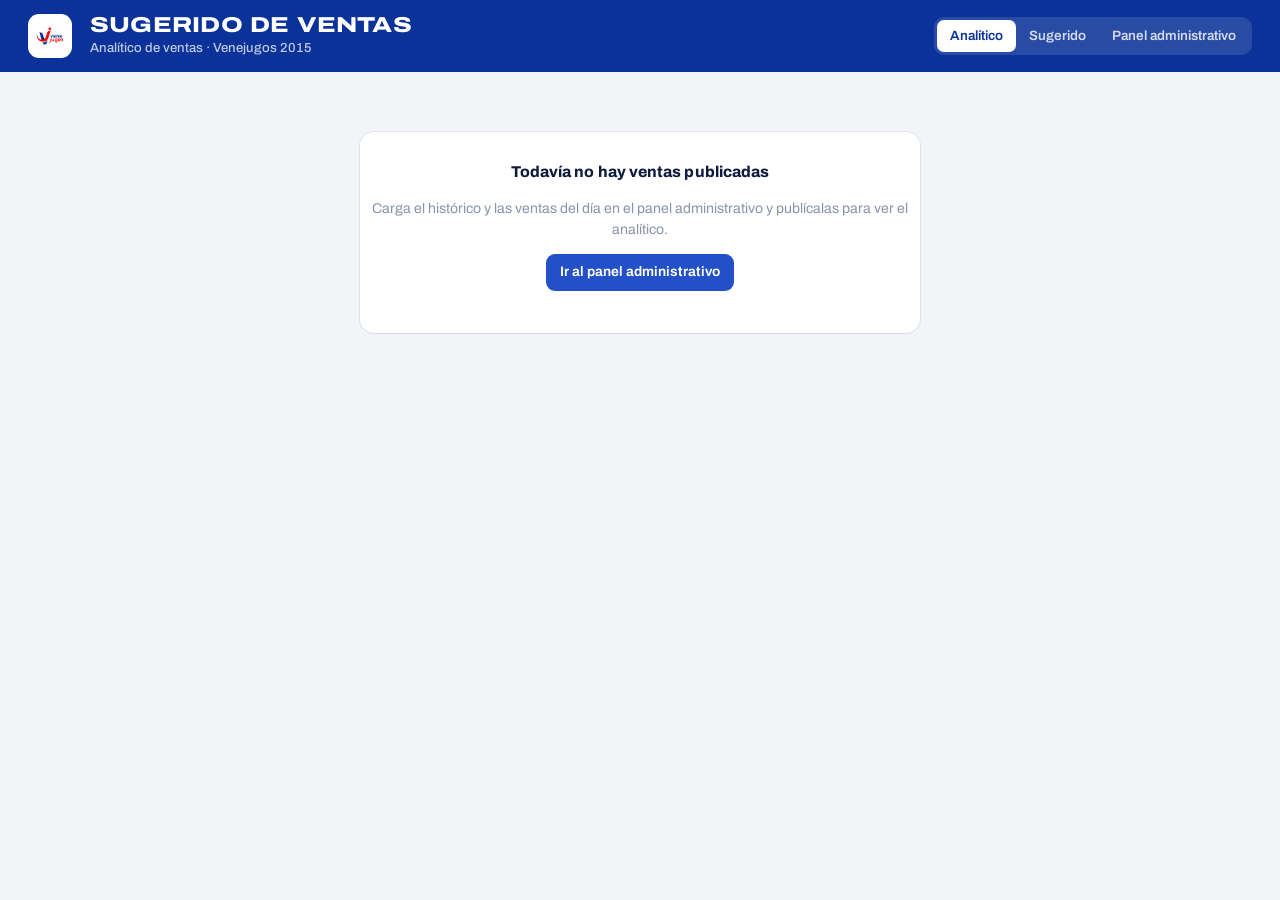
==== index.html @ 1ab87f3a "Add files via upload" ====
<!doctype html>
<html lang="es">
<head>
<meta charset="utf-8">
<meta name="viewport" content="width=device-width, initial-scale=1, viewport-fit=cover">
<title>Analítico de ventas · SUGERIDO DE VENTAS · Venejugos 2015</title>
<link rel="icon" href="logo.jpg">
<link rel="stylesheet" href="estilos.css">
<style>
  .kpi-mini{display:flex;gap:14px;flex-wrap:wrap;font-size:.8rem;color:var(--tinta-3)}
  .leyenda{display:flex;gap:14px;align-items:center;font-size:.78rem;color:var(--tinta-2)}
  .leyenda i{display:inline-block;width:10px;height:10px;border-radius:3px;margin-right:5px;vertical-align:-1px}
  .matriz td.heat{min-width:74px}
  .matriz td:first-child{position:sticky;left:0;background:var(--sup);z-index:1}
  .matriz th:first-child{left:0;z-index:2}
  .fila-clic{cursor:pointer}
  @media (hover:hover) and (pointer:fine){.fila-clic:hover td{background:var(--azul-suave)}}
  .rango-pers{display:flex;gap:6px;align-items:center}
  .barra-pct{display:block;height:4px;border-radius:2px;background:var(--azul-2);opacity:.75;margin-top:3px}
</style>
<script src="chart.umd.min.js"></script>
<script src="nucleo.js"></script>
<script src="ui.js"></script>
</head>
<body>
<header class="barra">
  <div class="barra-in">
    <img class="logo" src="logo.jpg" alt="Venejugos">
    <div class="titulo"><h1>SUGERIDO DE VENTAS</h1><p id="sub">Analítico de ventas · Venejugos 2015</p></div>
    <nav class="nav seg" aria-label="Secciones">
      <a class="seg-op" href="index.html" aria-current="page">Analítico</a>
      <a class="seg-op" href="sugerido.html">Sugerido</a>
      <a class="seg-op" href="admin.html">Panel administrativo</a>
    </nav>
  </div>
</header>

<div class="herr" id="herr" hidden>
  <div class="herr-in">
    <div class="grupo-ctl"><span class="et">Período</span>
      <div class="seg" role="radiogroup" aria-label="Período" id="s-rango">
        <button class="seg-op" role="radio" data-v="30">30 días</button>
        <button class="seg-op" role="radio" data-v="mes">Mes</button>
        <button class="seg-op" role="radio" data-v="tri">Trimestre</button>
        <button class="seg-op" role="radio" data-v="anio">Año</button>
        <button class="seg-op" role="radio" data-v="pers">Otro</button>
      </div>
      <span class="rango-pers" id="pers" hidden>
        <input type="date" class="campo" id="desde" aria-label="Desde">
        <input type="date" class="campo" id="hasta" aria-label="Hasta">
      </span>
    </div>
    <div class="grupo-ctl"><span class="et">Agrupar por</span>
      <div class="seg" role="radiogroup" aria-label="Agrupar por" id="s-gran">
        <button class="seg-op" role="radio" data-v="d">Día</button>
        <button class="seg-op" role="radio" data-v="s">Semana</button>
        <button class="seg-op" role="radio" data-v="m">Mes</button>
        <button class="seg-op" role="radio" data-v="t">Trimestre</button>
      </div>
    </div>
    <div class="grupo-ctl"><span class="et">Módulo</span>
      <div class="seg" role="radiogroup" aria-label="Módulo" id="s-mod">
        <button class="seg-op" role="radio" data-v="todos">Ambos</button>
        <button class="seg-op" role="radio" data-v="M">MobilVendor</button>
        <button class="seg-op" role="radio" data-v="B">Módulo B</button>
      </div>
    </div>
    <div class="grupo-ctl"><span class="et">Línea</span>
      <div class="seg" role="radiogroup" aria-label="Línea" id="s-linea">
        <button class="seg-op" role="radio" data-v="todas">Todas</button>
        <button class="seg-op" role="radio" data-v="base">Sin cigarros</button>
        <button class="seg-op" role="radio" data-v="cig">Cigarros</button>
      </div>
    </div>
    <div class="grupo-ctl">
      <label class="sr" for="marca">Marca</label>
      <select class="campo" id="marca"><option value="">Todas las marcas</option></select>
    </div>
    <div class="der">
      <div class="seg" role="radiogroup" aria-label="Medida" id="s-med">
        <button class="seg-op" role="radio" data-v="v">Venta $</button>
        <button class="seg-op" role="radio" data-v="q">Unidades</button>
      </div>
    </div>
  </div>
</div>

<main id="app">
  <div class="cargando" id="cargando"><div>Cargando ventas…</div><div class="barra-prog"><i style="width:35%"></i></div></div>
</main>
<p class="pie" id="pie"></p>

<template id="t-contenido">
  <div id="aviso-local"></div>
  <section class="talon" aria-label="Resumen del período">
    <div class="talon-fecha"><div><div class="peq" id="t-gran"></div><div class="grande" id="t-rango"></div></div><div class="peq" id="t-comp"></div></div>
    <div class="talon-filas" id="t-filas"></div>
  </section>
  <div class="rejilla">
    <section class="tarj">
      <header><div><h2 id="g1-tit">Venta por período</h2><p class="sub" id="g1-sub"></p></div>
        <div class="leyenda"><span><i style="background:var(--azul-2)"></i>MobilVendor</span><span><i style="background:var(--azul-3)"></i>Módulo B</span></div></header>
      <div class="lienzo alto"><canvas id="g-serie" role="img" aria-label="Venta por período"></canvas></div>
    </section>
    <div class="rejilla r2">
      <section class="tarj"><header><div><h2 id="g2-tit">Participación por marca</h2><p class="sub" id="g2-sub"></p></div></header><div class="lienzo alto"><canvas id="g-marcas" role="img" aria-label="Participación"></canvas></div></section>
      <section class="tarj"><header><div><h2>Productos con más venta</h2><p class="sub">Descripciones agrupadas entre MobilVendor y Módulo B</p></div></header><div class="lienzo alto"><canvas id="g-prod" role="img" aria-label="Productos con más venta"></canvas></div></section>
    </div>
    <section class="tarj">
      <header><div><h2 id="mx-tit">Matriz por período</h2><p class="sub" id="mx-sub"></p></div></header>
      <div class="tabla-env"><table class="t matriz" id="matriz"></table></div>
    </section>
    <div class="rejilla r2">
      <section class="tarj"><header><div><h2>Presentaciones</h2><p class="sub">Cada presentación con su propio precio promedio</p></div></header><div class="tabla-env"><table class="t" id="pres"></table></div></section>
      <section class="tarj"><header><div><h2>Venta promedio por día de la semana</h2><p class="sub">Promedio por día con facturación</p></div></header><div class="lienzo"><canvas id="g-dow" role="img" aria-label="Venta por día de la semana"></canvas></div></section>
    </div>
    <div class="rejilla r2">
      <section class="tarj"><header><div><h2>Clientes con mayor compra</h2><p class="sub" id="cli-sub"></p></div></header><div class="tabla-env"><table class="t" id="clientes"></table></div></section>
      <section class="tarj"><header><div><h2>Venta por asesor</h2><p class="sub">Clientes atendidos con compra neta positiva</p></div></header><div class="tabla-env"><table class="t" id="asesores"></table></div></section>
    </div>
  </div>
</template>

<script>
(() => {
  'use strict';
  const N = NUC, { $, $$ } = UI;
  const LS = 'vjs_analitico';
  let M = null, local = false;
  const E = Object.assign({ rango: 'anio', gran: 'm', modulo: 'todos', linea: 'todas', marca: '', medida: 'v', desde: null, hasta: null }, UI.leerLS(LS, {}));

  function rango() {
    const fin = M.diaMax;
    const f = N.fechaDe(fin), y = f.getUTCFullYear(), m = f.getUTCMonth();
    const d0 = (a, b, c) => Math.floor(Date.UTC(a, b, c) / 864e5);
    let desde, hasta = fin, anterior;
    if (E.rango === '30') { desde = fin - 29; }
    else if (E.rango === 'mes') { desde = d0(y, m, 1); anterior = { desde: d0(y, m - 1, 1), hasta: Math.min(d0(y, m - 1, 1) + (fin - desde), d0(y, m, 0)) }; }
    else if (E.rango === 'tri') { const q = Math.floor(m / 3) * 3; desde = d0(y, q, 1); anterior = { desde: d0(y, q - 3, 1), hasta: Math.min(d0(y, q - 3, 1) + (fin - desde), d0(y, q, 0)) }; }
    else if (E.rango === 'anio') { desde = Math.max(d0(y, 0, 1), M.diaMin); }
    else { desde = E.desde != null ? E.desde : fin - 29; hasta = E.hasta != null ? E.hasta : fin; if (hasta < desde) [desde, hasta] = [hasta, desde]; }
    if (!anterior) { const n = hasta - desde + 1; anterior = { desde: desde - n, hasta: desde - 1 }; }
    return { desde, hasta, anterior };
  }
  const filtro = r => ({ desde: r.desde, hasta: r.hasta, modulo: E.modulo, linea: E.linea, marcas: E.marca ? [E.marca] : [] });
  const guardar = () => UI.guardarLS(LS, E);

  function rangoTexto(a, b) {
    const fa = N.fechaDe(a), fb = N.fechaDe(b);
    const mismoA = fa.getUTCFullYear() === fb.getUTCFullYear();
    if (a === b) return N.fmtFecha(a);
    if (mismoA && fa.getUTCMonth() === fb.getUTCMonth()) return `${fa.getUTCDate()}–${fb.getUTCDate()} ${N.MESES[fb.getUTCMonth()]} ${fb.getUTCFullYear()}`;
    return `${fa.getUTCDate()} ${N.MESES[fa.getUTCMonth()]}${mismoA ? '' : ' ' + fa.getUTCFullYear()} – ${fb.getUTCDate()} ${N.MESES[fb.getUTCMonth()]} ${fb.getUTCFullYear()}`;
  }
  function variacion(act, ant, invertir) {
    if (ant == null || !isFinite(ant) || Math.abs(ant) < 1e-9) return '<div class="c">Sin datos del período anterior</div>';
    const v = act / ant - 1;
    const bueno = invertir ? v < 0 : v > 0;
    return `<div class="c ${Math.abs(v) < 0.005 ? '' : bueno ? 'sube' : 'baja'}">${v > 0 ? '▲' : v < 0 ? '▼' : '='} ${N.fmtPct(v)} vs anterior</div>`;
  }

  function pintarTalon(r) {
    const f = filtro(r), fa = filtro(r.anterior);
    const a = N.resumen(M, f);
    const conAnt = r.anterior.hasta >= M.diaMin;
    const b = conAnt ? N.resumen(M, fa) : null;
    $('#t-gran').textContent = `${a.dias} días con facturación`;
    $('#t-rango').textContent = rangoTexto(r.desde, r.hasta);
    $('#t-comp').textContent = conAnt ? `Comparado con ${rangoTexto(r.anterior.desde, Math.min(r.anterior.hasta, M.diaMax))}` : 'El histórico no cubre el período anterior';
    const g = (k) => b ? b[k] : null;
    const filas = [
      ['Venta neta', N.fmtUSD(a.neta, 0), variacion(a.neta, g('neta'))],
      ['Devoluciones', N.fmtUSD(a.dv, 0), `<div class="c">${N.fmtN(a.pDev * 100, 1)} % de la venta bruta</div>`],
      ['Unidades vendidas', N.fmtN(a.q), variacion(a.q, g('q'))],
      ['Clientes atendidos', N.fmtN(a.clientes), variacion(a.clientes, g('clientes'))],
      ['Compra por cliente', N.fmtUSD(a.ticket, 0), variacion(a.ticket, g('ticket'))],
      ['Productos vendidos', N.fmtN(a.skus), variacion(a.skus, g('skus'))],
      ['Venta por día hábil', N.fmtUSD(a.promDia, 0), variacion(a.promDia, g('promDia'))]
    ];
    $('#t-filas').innerHTML = filas.map(([et, v, c]) => `<div class="renglon"><div class="et">${et}</div><div class="v">${v}</div>${c}</div>`).join('');
  }

  function fmtMed(v) { return E.medida === 'q' ? N.fmtN(v) : N.fmtCorto(v); }

  function pintarSerie(r) {
    const s = N.serie(M, filtro(r), E.gran);
    const c = UI.colores();
    const q = E.medida === 'q';
    $('#g1-tit').textContent = q ? 'Unidades por período' : 'Venta neta por período';
    const totalB = (q ? s.qb : s.b).reduce((x, y) => x + y, 0), totalM = (q ? s.qm : s.mv).reduce((x, y) => x + y, 0);
    $('#g1-sub').textContent = `${N.GRAN[E.gran]} · MobilVendor ${q ? N.fmtN(totalM) : N.fmtCorto(totalM)} · Módulo B ${q ? N.fmtN(totalB) : N.fmtCorto(totalB)}`;
    UI.grafico('g-serie', {
      type: 'bar',
      data: { labels: s.etiquetas, datasets: [
        { label: 'MobilVendor', data: q ? s.qm : s.mv, backgroundColor: c.azul, borderRadius: 3, stack: 'v' },
        { label: 'Módulo B', data: q ? s.qb : s.b, backgroundColor: c.azul3, borderRadius: 3, stack: 'v' }
      ] },
      options: {
        maintainAspectRatio: false, animation: UI.reducido() ? false : { duration: 300 },
        interaction: { mode: 'index', intersect: false },
        scales: { x: { stacked: true, grid: { display: false }, ticks: { maxRotation: 0, autoSkipPadding: 10 } }, y: { stacked: true, ticks: { callback: v => q ? N.fmtN(v) : N.fmtCorto(v) } } },
        plugins: { legend: { display: false }, tooltip: { callbacks: {
          title: it => s.largas[it[0].dataIndex] + ` · ${s.dias[it[0].dataIndex]} días hábiles`,
          label: it => ` ${it.dataset.label}: ${q ? N.fmtN(it.raw) : N.fmtUSD(it.raw, 0)}`,
          footer: it => { const k = it[0].dataIndex; return `Total: ${q ? N.fmtN(s.q[k]) : N.fmtUSD(s.total[k], 0)}`; }
        } } }
      }
    });
  }

  function barrasH(id, etiquetas, valores, color, formato) {
    UI.grafico(id, {
      type: 'bar',
      data: { labels: etiquetas, datasets: [{ data: valores, backgroundColor: color, borderRadius: 3, barPercentage: .78 }] },
      options: {
        indexAxis: 'y', maintainAspectRatio: false, animation: UI.reducido() ? false : { duration: 300 },
        scales: { x: { ticks: { callback: v => formato(v), maxTicksLimit: 5 } }, y: { grid: { display: false }, ticks: { autoSkip: false, font: { size: 11 }, callback: function (v) { const t = this.getLabelForValue(v); return t.length > 34 ? t.slice(0, 33) + '…' : t; } } } },
        plugins: { legend: { display: false }, tooltip: { callbacks: { label: it => ' ' + (E.medida === 'q' ? N.fmtN(it.raw) + ' unidades' : N.fmtUSD(it.raw, 0)) } } }
      }
    });
  }

  function pintarParticipacion(r) {
    const f = filtro(r), c = UI.colores();
    const med = E.medida;
    let filas, titulo, sub;
    if (E.marca) {
      const porG = N.porDimension(M, f, 'grupo', med);
      const acc = new Map();
      for (const x of porG) { const k = M.grupos[x.k].ma || 'SIN SUBMARCA'; const a = acc.get(k) || { k, v: 0, q: 0 }; a.v += x.v; a.q += x.q; acc.set(k, a); }
      filas = [...acc.values()].sort((a, b) => med === 'q' ? b.q - a.q : b.v - a.v).map(x => ({ et: x.k, val: med === 'q' ? x.q : x.v }));
      titulo = `Submarcas de ${E.marca}`; sub = 'Según la clasificación del histórico';
    } else {
      filas = N.porDimension(M, f, 'marca', med).map(x => ({ et: M.marcas[x.k], val: med === 'q' ? x.q : x.v }));
      titulo = 'Participación por marca'; sub = 'Unidad de negocio con el nombre del Módulo B';
    }
    const tot = filas.reduce((a, x) => a + Math.max(0, x.val), 0);
    const top = filas.slice(0, 12);
    $('#g2-tit').textContent = titulo;
    $('#g2-sub').textContent = `${sub} · ${filas.length} en total`;
    barrasH('g-marcas', top.map(x => `${x.et} · ${N.fmtN(tot ? x.val / tot * 100 : 0, 1)} %`), top.map(x => x.val), c.azul, fmtMed);
  }

  function pintarProductos(r) {
    const f = filtro(r), c = UI.colores();
    const filas = N.porDimension(M, f, 'grupo', E.medida).slice(0, 15);
    barrasH('g-prod', filas.map(x => M.grupos[x.k].desc), filas.map(x => E.medida === 'q' ? x.q : x.v), c.azul3, fmtMed);
  }

  function pintarMatriz(r) {
    const porMarca = !E.marca;
    const mx = N.matriz(M, filtro(r), E.gran, porMarca ? 'marca' : 'grupo', porMarca ? 30 : 40);
    let ini = 0;
    const maxCols = 13;
    if (mx.periodos.length > maxCols) ini = mx.periodos.length - maxCols;
    const cols = mx.etiquetas.slice(ini);
    const q = E.medida === 'q';
    $('#mx-tit').textContent = porMarca ? 'Marcas por período' : `Productos de ${E.marca} por período`;
    $('#mx-sub').textContent = (ini ? `Últimos ${maxCols} períodos de ${mx.periodos.length} · ` : '') + (porMarca ? 'Toca una marca para ver sus productos' : 'Descripciones agrupadas') + ` · ${q ? 'unidades' : 'venta neta $'}`;
    const filas = mx.filas.map(fl => {
      const vals = [...(q ? fl.q : fl.v)].slice(ini);
      const max = Math.max(...vals, 0);
      const dz = mx.dias.slice(ini);
      const ult = vals[vals.length - 1] / Math.max(1, dz[dz.length - 1]), pen = vals[vals.length - 2] / Math.max(1, dz[dz.length - 2]);
      const varx = vals.length > 1 && pen > 0 && dz[dz.length - 1] > 0 ? ult / pen - 1 : null;
      const nombre = porMarca ? M.marcas[fl.k] : M.grupos[fl.k].desc;
      const celdas = vals.map(v => {
        const a = max > 0 ? Math.max(0, v) / max : 0;
        return `<td class="n heat" style="background:color-mix(in srgb, var(--azul-2) ${Math.round(a * 38)}%, transparent)">${q ? N.fmtN(v) : N.fmtCorto(v)}</td>`;
      }).join('');
      const tot = q ? fl.totQ : fl.tot;
      return `<tr class="${porMarca ? 'fila-clic' : ''}" ${porMarca ? `data-marca="${N.esc(nombre)}" tabindex="0"` : ''}><td class="desc"><b>${N.esc(nombre)}</b>${porMarca ? '' : `<div class="cod">${N.esc(M.grupos[fl.k].ma || '')}</div>`}</td>${celdas}<td class="n"><b>${q ? N.fmtN(tot) : N.fmtCorto(tot)}</b></td><td class="n ${varx == null ? '' : varx >= 0 ? 'sube' : 'baja'}">${varx == null ? '—' : N.fmtPct(varx, 0)}</td></tr>`;
    }).join('');
    $('#matriz').innerHTML = `<thead><tr><th>${porMarca ? 'Marca' : 'Producto'}</th>${cols.map(c => `<th class="n">${c}</th>`).join('')}<th class="n">Total</th><th class="n" title="Venta por día hábil del último período contra el anterior">Ritmo vs anterior</th></tr></thead><tbody>${filas || `<tr><td colspan="${cols.length + 3}" class="vacio">Sin ventas con estos filtros.</td></tr>`}</tbody>`;
    $$('#matriz [data-marca]').forEach(tr => {
      const ir = () => { E.marca = tr.dataset.marca; $('#marca').value = E.marca; guardar(); pintar(); window.scrollTo({ top: 0, behavior: UI.reducido() ? 'auto' : 'smooth' }); };
      tr.addEventListener('click', ir);
      tr.addEventListener('keydown', e => { if (e.key === 'Enter') ir(); });
    });
  }

  function pintarPresentaciones(r) {
    const filas = N.porDimension(M, filtro(r), 'pres', 'v');
    const tot = filas.reduce((a, x) => a + x.v, 0);
    $('#pres').innerHTML = `<thead><tr><th>Presentación</th><th class="n">Venta neta</th><th class="n">Participación</th><th class="n">Cantidad vendida</th><th class="n">Precio promedio</th></tr></thead><tbody>${filas.map(x => {
      const cu = M.unidades[x.k];
      const pct = tot ? x.v / tot : 0;
      return `<tr><td><b>${N.esc(M.nombreU(cu))}</b> <span class="cod">${N.esc(cu)}</span></td><td class="n">${N.fmtUSD(x.v, 0)}</td><td class="n">${N.fmtN(pct * 100, 1)} %<span class="barra-pct" style="width:${Math.round(pct * 100)}%"></span></td><td class="n">${N.fmtN(x.qp)}</td><td class="n">${x.qp > 0 ? N.fmtUSD(x.vb / Math.max(x.qp, 1e-9), 2) : '—'}</td></tr>`;
    }).join('') || '<tr><td colspan="5" class="vacio">Sin ventas con estos filtros.</td></tr>'}</tbody>`;
  }

  function pintarDow(r) {
    const f = filtro(r), c = UI.colores();
    const filas = N.porDimension(M, f, 'dow', E.medida);
    const dias = [0, 0, 0, 0, 0, 0, 0];
    for (const d of M.diasVenta) if (d >= f.desde && d <= f.hasta) dias[N.dowDe(d)]++;
    const vals = [0, 1, 2, 3, 4, 5].map(k => { const x = filas.find(z => z.k === k); const n = dias[k]; return x && n ? (E.medida === 'q' ? x.q : x.v) / n : 0; });
    UI.grafico('g-dow', {
      type: 'bar',
      data: { labels: N.DIAS_S.slice(0, 6), datasets: [{ data: vals, backgroundColor: c.azul, borderRadius: 4, barPercentage: .62 }] },
      options: { maintainAspectRatio: false, animation: UI.reducido() ? false : { duration: 300 }, scales: { x: { grid: { display: false } }, y: { ticks: { callback: v => fmtMed(v), maxTicksLimit: 5 } } },
        plugins: { legend: { display: false }, tooltip: { callbacks: { label: it => ` ${E.medida === 'q' ? N.fmtN(it.raw) + ' unidades' : N.fmtUSD(it.raw, 0)} por día · ${dias[it.dataIndex]} días` } } } }
    });
  }

  function pintarClientes(r) {
    const f = filtro(r);
    const top = N.clientesTop(M, f, 15);
    $('#cli-sub').textContent = E.marca ? `Compras de ${E.marca}` : 'Todas las marcas del filtro';
    $('#clientes').innerHTML = `<thead><tr><th>Cliente</th><th>Asesor</th><th class="n">Días con compra</th><th class="n">Compra neta</th></tr></thead><tbody>${top.map(x => `<tr><td class="desc"><b>${N.esc(x.nombre || x.rif)}</b><div class="cod">${N.esc(x.rif)}</div></td><td class="cod">${N.esc(x.asesor)}</td><td class="n">${x.visitas}</td><td class="n">${N.fmtUSD(x.v, 0)}</td></tr>`).join('') || '<tr><td colspan="4" class="vacio">Sin clientes con estos filtros.</td></tr>'}</tbody>`;
    const as = N.asesores(M, f).slice(0, 20);
    const tot = as.reduce((a, x) => a + Math.max(0, x.v), 0);
    $('#asesores').innerHTML = `<thead><tr><th>Asesor</th><th class="n">Clientes</th><th class="n">Venta neta</th><th class="n">Participación</th></tr></thead><tbody>${as.map(x => `<tr><td><b>${N.esc(x.nombre)}</b></td><td class="n">${N.fmtN(x.clientes)}</td><td class="n">${N.fmtUSD(x.v, 0)}</td><td class="n">${N.fmtN(tot ? x.v / tot * 100 : 0, 1)} %</td></tr>`).join('') || '<tr><td colspan="4" class="vacio">Sin datos.</td></tr>'}</tbody>`;
  }

  function pintar() {
    const r = rango();
    if (E.rango === 'pers') { $('#desde').value = N.isoDe(r.desde); $('#hasta').value = N.isoDe(r.hasta); }
    pintarTalon(r); pintarSerie(r); pintarParticipacion(r); pintarProductos(r); pintarMatriz(r); pintarPresentaciones(r); pintarDow(r); pintarClientes(r);
  }

  function controles() {
    $('#herr').hidden = false;
    const sel = $('#marca');
    sel.innerHTML = '<option value="">Todas las marcas</option>' + M.marcas.filter(m => !M.grupos.every(g => g.un !== m) || true).map(m => `<option>${N.esc(m)}</option>`).join('');
    if (E.marca && !M.marcas.includes(E.marca)) E.marca = '';
    sel.value = E.marca;
    sel.addEventListener('change', () => { E.marca = sel.value; guardar(); pintar(); });
    UI.segmento($('#s-rango'), E.rango, v => { E.rango = v; $('#pers').hidden = v !== 'pers'; if (v === 'pers' && E.desde == null) { E.desde = M.diaMax - 29; E.hasta = M.diaMax; } if (v === '30' && E.gran === 'm') { E.gran = 'd'; granSeg.marcar('d'); } guardar(); pintar(); });
    $('#pers').hidden = E.rango !== 'pers';
    const granSeg = UI.segmento($('#s-gran'), E.gran, v => { E.gran = v; guardar(); pintar(); });
    UI.segmento($('#s-mod'), E.modulo, v => { E.modulo = v; guardar(); pintar(); });
    UI.segmento($('#s-linea'), E.linea, v => { E.linea = v; guardar(); pintar(); });
    UI.segmento($('#s-med'), E.medida, v => { E.medida = v; guardar(); pintar(); });
    for (const id of ['desde', 'hasta']) {
      const inp = $('#' + id);
      inp.min = N.isoDe(M.diaMin); inp.max = N.isoDe(M.diaMax);
      inp.addEventListener('change', () => { const d = N.diaDeIso(inp.value); if (!isNaN(d)) { E[id] = d; guardar(); pintar(); } });
    }
  }

  async function iniciar() {
    let d;
    try { d = await N.cargarDatos(); } catch (e) { d = {}; }
    if (!d.ventas || !d.ventas.h) {
      $('#app').innerHTML = `<div class="tarj vacio" style="max-width:560px;margin:40px auto"><h2 style="margin:0 0 6px;color:var(--tinta)">Todavía no hay ventas publicadas</h2><p>Carga el histórico y las ventas del día en el panel administrativo y publícalas para ver el analítico.</p><p><a class="btn prim" href="admin.html">Ir al panel administrativo</a></p></div>`;
      return;
    }
    local = d.local;
    M = N.construirModelo(d.ventas, d.inventario, d.config);
    $('#sub').textContent = 'Analítico · ' + UI.etiquetaDatos(M, local);
    $('#app').innerHTML = '';
    $('#app').appendChild($('#t-contenido').content.cloneNode(true));
    if (local) $('#aviso-local').innerHTML = '<div class="franja">Estás viendo la vista previa guardada en este navegador desde el panel administrativo. Publícala para que todos la vean.</div>';
    const capas = M.capas || {};
    const partes = [];
    if (capas.historico) partes.push(`Histórico: ${N.fmtFecha(capas.historico.desde)} al ${N.fmtFecha(capas.historico.hasta)} (${capas.historico.archivo || 'archivo'})`);
    if (capas.M && capas.M.dias && capas.M.dias.length) partes.push(`MobilVendor diario: ${N.fmtFecha(capas.M.dias[0])} al ${N.fmtFecha(capas.M.dias[capas.M.dias.length - 1])}`);
    if (capas.B && capas.B.dias && capas.B.dias.length) partes.push(`Módulo B diario: ${N.fmtFecha(capas.B.dias[0])} al ${N.fmtFecha(capas.B.dias[capas.B.dias.length - 1])}`);
    $('#pie').textContent = partes.join(' · ') + ' · Venta neta sin IVA en dólares; las devoluciones y notas de crédito restan.';
    controles();
    pintar();
    let t;
    window.matchMedia('(prefers-color-scheme: dark)').addEventListener('change', () => { clearTimeout(t); t = setTimeout(pintar, 50); });
  }
  iniciar();
})();
</script>
</body>
</html>
---- estilos.css ----
/* ===== SUGERIDO DE VENTAS · Venejugos 2015 =====
   Misma familia que CORTE DE VENTAS: Archivo por anchos, azul Venejugos, rojo para la acción final.
   Movimiento solo en respuesta a una acción. */
@font-face{font-family:"Archivo";font-style:normal;font-display:swap;font-weight:100 900;font-stretch:62% 125%;src:url("archivo.woff2") format("woff2")}

:root{
  color-scheme: light;
  --azul:#0A3299; --azul-2:#2350C8; --azul-3:#8FA8F0; --azul-suave:rgba(10,50,153,.07);
  --rojo:#E61C24; --rojo-suave:rgba(230,28,36,.09);
  --tinta:#0F1B3D; --tinta-2:#4A5574; --tinta-3:#8A93AA;
  --papel:#F3F4F7; --sup:#FFFFFF; --sup-2:#F8F9FB;
  --linea:rgba(15,27,61,.08); --linea-2:rgba(15,27,61,.14);
  --verde:#13824F; --verde-suave:rgba(19,130,79,.1); --ambar:#B16900; --ambar-suave:rgba(177,105,0,.11);
  --anillo:0 0 0 1px rgba(15,27,61,.07), 0 1px 2px rgba(15,27,61,.05);
  --flota:0 0 0 1px rgba(15,27,61,.08), 0 12px 32px -8px rgba(15,27,61,.22), 0 2px 6px rgba(15,27,61,.06);
  --ease-out:cubic-bezier(.23,1,.32,1);
  --f:"Archivo", ui-sans-serif, system-ui, -apple-system, "Segoe UI", Roboto, Arial, sans-serif;
  box-sizing:border-box;
  padding-top:env(safe-area-inset-top,0px); padding-bottom:env(safe-area-inset-bottom,0px);
}
@media (prefers-color-scheme: dark){
  :root:not([data-theme="light"]){
    color-scheme: dark;
    --azul-2:#7C9BFF; --azul-3:#3E5BB0; --azul-suave:rgba(124,155,255,.12);
    --rojo:#FF4048; --rojo-suave:rgba(255,64,72,.14);
    --tinta:#E9EDF7; --tinta-2:#A6AFC7; --tinta-3:#6E7896;
    --papel:#0A0F1E; --sup:#111830; --sup-2:#141C37;
    --linea:rgba(255,255,255,.07); --linea-2:rgba(255,255,255,.13);
    --verde:#4CC48A; --verde-suave:rgba(76,196,138,.13); --ambar:#E9A640; --ambar-suave:rgba(233,166,64,.14);
    --anillo:0 0 0 1px rgba(255,255,255,.07), 0 1px 2px rgba(0,0,0,.3);
    --flota:0 0 0 1px rgba(255,255,255,.09), 0 16px 40px -8px rgba(0,0,0,.6);
  }
}
:root[data-theme="dark"]{
  color-scheme: dark;
  --azul-2:#7C9BFF; --azul-3:#3E5BB0; --azul-suave:rgba(124,155,255,.12);
  --rojo:#FF4048; --rojo-suave:rgba(255,64,72,.14);
  --tinta:#E9EDF7; --tinta-2:#A6AFC7; --tinta-3:#6E7896;
  --papel:#0A0F1E; --sup:#111830; --sup-2:#141C37;
  --linea:rgba(255,255,255,.07); --linea-2:rgba(255,255,255,.13);
  --verde:#4CC48A; --verde-suave:rgba(76,196,138,.13); --ambar:#E9A640; --ambar-suave:rgba(233,166,64,.14);
  --anillo:0 0 0 1px rgba(255,255,255,.07), 0 1px 2px rgba(0,0,0,.3);
  --flota:0 0 0 1px rgba(255,255,255,.09), 0 16px 40px -8px rgba(0,0,0,.6);
}
*,*::before,*::after{box-sizing:inherit}
html{-webkit-tap-highlight-color:transparent;scroll-padding-top:env(safe-area-inset-top,0px)}
html,body{min-height:100%}
body{margin:0;background:var(--papel);color:var(--tinta);font-family:var(--f);font-size:15px;line-height:1.5;font-variant-numeric:tabular-nums;-webkit-font-smoothing:antialiased;text-rendering:optimizeLegibility}
button,input,select,textarea{font:inherit;color:inherit}
button,.btn,.seg-op{touch-action:manipulation;user-select:none;-webkit-user-select:none}
@media (pointer: coarse){input,select,textarea{font-size:16px!important}}
:focus-visible{outline:2px solid var(--azul-2);outline-offset:2px}
[hidden]{display:none!important}
.sr{position:absolute;width:1px;height:1px;overflow:hidden;clip:rect(0 0 0 0);white-space:nowrap}
a{color:var(--azul-2)}

/* ---------- Encabezado azul ---------- */
.barra{background:var(--azul);color:#fff;position:relative}
.barra-in{max-width:1560px;margin:0 auto;display:flex;gap:18px;align-items:center;padding:14px 28px}
.logo{width:44px;height:44px;border-radius:11px;background:#fff;padding:3px;flex:0 0 auto;object-fit:contain}
.titulo{display:grid;gap:1px;min-width:0;flex:1 1 auto}
.titulo h1{margin:0;font-size:1.35rem;font-weight:800;font-stretch:125%;letter-spacing:.01em;line-height:1.05}
.titulo p{margin:0;font-size:.82rem;color:rgba(255,255,255,.74);font-weight:500;white-space:nowrap;overflow:hidden;text-overflow:ellipsis}
@media (max-width:900px){.barra-in{flex-wrap:wrap;padding:12px 16px 14px;gap:12px}.titulo h1{font-size:1.12rem}.logo{width:38px;height:38px}}

/* ---------- Control segmentado ---------- */
.seg{position:relative;display:inline-grid;grid-auto-flow:column;grid-auto-columns:auto;padding:3px;border-radius:10px;background:var(--azul-suave);isolation:isolate;max-width:100%;overflow-x:auto;scrollbar-width:none}
.seg::-webkit-scrollbar{display:none}
.seg-op{position:relative;z-index:1;border:0;background:none;padding:6px 13px;border-radius:7px;font-weight:600;font-size:.84rem;color:var(--tinta-2);cursor:pointer;white-space:nowrap;transition:transform 140ms var(--ease-out),color 140ms}
.seg-op:active{transform:scale(.97)}
.seg-op[aria-checked="true"]{color:var(--tinta);background:var(--sup);box-shadow:var(--anillo)}
@media (hover: hover) and (pointer: fine){.seg-op:not([aria-checked="true"]):hover{color:var(--tinta)}}
.nav.seg{background:rgba(255,255,255,.12);flex:0 0 auto}
.nav .seg-op{color:rgba(255,255,255,.8);text-decoration:none;display:inline-flex;align-items:center;gap:6px}
.nav .seg-op[aria-current="page"]{color:var(--azul);background:#fff;box-shadow:none}
@media (hover: hover) and (pointer: fine){.nav .seg-op:not([aria-current="page"]):hover{color:#fff}}
@media (max-width:900px){.nav.seg{order:3;width:100%;grid-auto-columns:1fr}.nav .seg-op{justify-content:center;padding:7px 6px;font-size:.8rem}}

/* ---------- Barra de herramientas ---------- */
.herr{position:sticky;top:0;z-index:30;background:color-mix(in srgb,var(--papel) 82%,transparent);backdrop-filter:blur(14px) saturate(160%);-webkit-backdrop-filter:blur(14px) saturate(160%);border-bottom:1px solid var(--linea)}
body::before{content:"";position:fixed;inset:0 0 auto;height:env(safe-area-inset-top,0px);z-index:31;background:var(--papel)}
.herr-in{max-width:1560px;margin:0 auto;display:flex;gap:10px 14px;align-items:center;flex-wrap:wrap;padding:12px 28px}
.grupo-ctl{display:flex;align-items:center;gap:7px}
.grupo-ctl > .et{font-size:.76rem;font-weight:600;color:var(--tinta-3);font-stretch:85%}
.herr .der{margin-left:auto;display:flex;gap:8px;align-items:center}
@media (max-width:720px){.herr{position:static;backdrop-filter:none;-webkit-backdrop-filter:none;background:var(--papel)}.herr-in{padding:12px 16px}.grupo-ctl{width:100%}.grupo-ctl .seg{flex:1}.herr .der{margin-left:0;width:100%}}

/* ---------- Controles ---------- */
.btn{display:inline-flex;align-items:center;justify-content:center;gap:7px;border:0;border-radius:9px;padding:8px 14px;font-weight:650;font-size:.86rem;cursor:pointer;background:var(--sup);color:var(--tinta);box-shadow:var(--anillo);transition:transform 140ms var(--ease-out),background 140ms;white-space:nowrap;text-decoration:none}
.btn:active{transform:scale(.97)}
.btn:disabled{opacity:.45;cursor:not-allowed;transform:none}
.btn.prim{background:var(--azul-2);color:#fff;box-shadow:none}
.btn.rojo{background:#E61C24;color:#fff;box-shadow:0 6px 18px -8px rgba(230,28,36,.7)}
.btn.fant{background:none;box-shadow:none;color:var(--tinta-2)}
.btn.chico{padding:5px 10px;font-size:.78rem;border-radius:7px}
@media (hover: hover) and (pointer: fine){.btn:not(:disabled):hover{background:var(--sup-2)}.btn.prim:not(:disabled):hover{background:var(--azul)}.btn.rojo:not(:disabled):hover{background:#C9131B}.btn.fant:not(:disabled):hover{background:var(--azul-suave);color:var(--tinta)}}
.campo{border:0;border-radius:9px;padding:7px 11px;background:var(--sup);box-shadow:var(--anillo);min-width:0;font-size:.86rem}
.campo:focus{outline:2px solid var(--azul-2);outline-offset:0}
.campo::placeholder{color:var(--tinta-3);opacity:.85}
select.campo{padding-right:28px;appearance:none;background-image:linear-gradient(45deg,transparent 50%,var(--tinta-3) 50%),linear-gradient(135deg,var(--tinta-3) 50%,transparent 50%);background-position:calc(100% - 15px) 52%,calc(100% - 10px) 52%;background-size:5px 5px;background-repeat:no-repeat}
input[type="date"].campo{padding:6px 9px}
textarea.campo{width:100%;resize:vertical;min-height:84px;line-height:1.45}
label.chk{display:inline-flex;gap:7px;align-items:center;font-size:.84rem;color:var(--tinta-2);cursor:pointer}

/* ---------- Página ---------- */
main{max-width:1560px;margin:0 auto;padding:20px 28px 64px}
@media (max-width:720px){main{padding:14px 14px 56px}}
.tarj{background:var(--sup);border-radius:14px;box-shadow:var(--anillo);padding:18px 20px;min-width:0}
.tarj > h2,.tarj > header h2{margin:0;font-size:.98rem;font-weight:750;letter-spacing:.005em}
.tarj > header{display:flex;align-items:center;justify-content:space-between;gap:10px;margin-bottom:12px;flex-wrap:wrap}
.tarj .sub{margin:2px 0 0;font-size:.8rem;color:var(--tinta-3)}
.rejilla{display:grid;gap:16px}
.r2{grid-template-columns:repeat(2,minmax(0,1fr))}
.r3{grid-template-columns:repeat(3,minmax(0,1fr))}
@media (max-width:1100px){.r2,.r3{grid-template-columns:minmax(0,1fr)}}
.lienzo{position:relative;height:280px}
.lienzo.alto{height:340px}
.lienzo.bajo{height:200px}
.vacio{padding:28px 10px;text-align:center;color:var(--tinta-3);font-size:.88rem}
.nota{font-size:.8rem;color:var(--tinta-3)}
.pie{max-width:1560px;margin:0 auto;padding:0 28px 32px;font-size:.78rem;color:var(--tinta-3)}

/* ---------- Talón (resumen del período) ---------- */
.talon{display:grid;grid-template-columns:minmax(220px,300px) 1fr;gap:0;background:var(--sup);border-radius:16px;box-shadow:var(--anillo);overflow:hidden;margin-bottom:16px}
.talon-fecha{background:var(--azul);color:#fff;padding:20px 22px;display:flex;flex-direction:column;justify-content:space-between;gap:14px;position:relative}
.talon-fecha::after{content:"";position:absolute;right:-7px;top:0;bottom:0;width:14px;background:radial-gradient(circle at 7px 7px,var(--sup) 5px,transparent 5.5px) 0 0/14px 14px repeat-y}
.talon-fecha .grande{font-size:1.9rem;line-height:1.02;font-weight:800;font-stretch:125%;letter-spacing:-.01em}
.talon-fecha .peq{font-size:.8rem;color:rgba(255,255,255,.75)}
.talon-filas{display:grid;grid-template-columns:repeat(auto-fit,minmax(180px,1fr));gap:0}
.renglon{padding:14px 20px;border-left:1px dashed var(--linea-2);border-bottom:1px dashed var(--linea-2);min-width:0}
.renglon .et{font-size:.76rem;color:var(--tinta-3);font-weight:600;font-stretch:88%}
.renglon .v{font-size:1.32rem;font-weight:760;font-stretch:112%;line-height:1.15;white-space:nowrap}
.renglon .c{font-size:.76rem;font-weight:650;margin-top:2px;color:var(--tinta-3)}
.sube{color:var(--verde)!important}.baja{color:var(--rojo)!important}
@media (max-width:760px){.talon{grid-template-columns:1fr}.talon-fecha::after{display:none}.talon-fecha .grande{font-size:1.45rem}}

/* ---------- Tablas ---------- */
.tabla-env{overflow-x:auto;margin:0 -4px;padding:0 4px}
table.t{width:100%;border-collapse:collapse;font-size:.84rem}
table.t th{font-weight:650;font-stretch:80%;font-size:.78rem;color:var(--tinta-3);text-align:left;padding:8px 8px;border-bottom:1px solid var(--linea-2);white-space:nowrap;position:sticky;top:0;background:var(--sup);z-index:1}
table.t td{padding:7px 8px;border-bottom:1px solid var(--linea);vertical-align:middle}
table.t td.n,table.t th.n{text-align:right;white-space:nowrap}
table.t tfoot td{font-weight:750;border-top:1px solid var(--linea-2);border-bottom:0;background:var(--sup-2)}
table.t tr.sel td{background:var(--azul-suave)}
th.ord{cursor:pointer}
th.ord[aria-sort="ascending"]::after{content:" ↑"}
th.ord[aria-sort="descending"]::after{content:" ↓"}
.desc{max-width:420px}
.desc b{font-weight:650}
.cod{font-stretch:80%;color:var(--tinta-3);font-size:.78rem;white-space:nowrap}
.heat{border-radius:5px;padding:4px 7px!important}

/* ---------- Etiquetas ---------- */
.chip{display:inline-flex;align-items:center;gap:4px;border-radius:999px;padding:1px 8px;font-size:.72rem;font-weight:700;background:var(--azul-suave);color:var(--azul-2);white-space:nowrap;font-stretch:90%}
.chip.rojo{background:var(--rojo-suave);color:var(--rojo)}
.chip.ambar{background:var(--ambar-suave);color:var(--ambar)}
.chip.verde{background:var(--verde-suave);color:var(--verde)}
.chip.gris{background:var(--linea);color:var(--tinta-2)}
.mod{display:inline-grid;place-items:center;width:18px;height:18px;border-radius:5px;font-size:.66rem;font-weight:800;background:var(--azul-suave);color:var(--azul-2);flex:0 0 auto}
.mod.b{background:var(--ambar-suave);color:var(--ambar)}
.punto{display:inline-block;width:8px;height:8px;border-radius:50%;background:var(--tinta-3);flex:0 0 auto}
.punto.quiebre{background:var(--rojo)}.punto.riesgo{background:var(--ambar)}.punto.ok{background:var(--verde)}.punto.exceso{background:var(--azul-3)}.punto.sinmov,.punto.inactivo{background:var(--tinta-3)}

/* ---------- Avisos tipo Sonner ---------- */
.avisos{position:fixed;right:20px;bottom:calc(20px + env(safe-area-inset-bottom,0px));z-index:90;display:flex;flex-direction:column;gap:8px;align-items:flex-end;pointer-events:none}
.aviso{pointer-events:auto;min-width:280px;max-width:420px;background:var(--sup);color:var(--tinta);border-radius:12px;box-shadow:var(--flota);padding:12px 14px;display:flex;gap:10px;align-items:flex-start;font-size:.86rem;animation:entra 260ms var(--ease-out)}
.aviso .ic{width:20px;height:20px;border-radius:50%;flex:0 0 auto;display:grid;place-items:center;font-size:.72rem;font-weight:800;color:#fff;background:var(--verde)}
.aviso.error .ic{background:var(--rojo)}
.aviso.info .ic{background:var(--azul-2)}
.aviso b{display:block;font-weight:700}
.aviso .acc{margin-top:6px}
.aviso.sale{animation:sale 200ms var(--ease-out) forwards}
@keyframes entra{from{opacity:0;transform:translateY(10px) scale(.98)}to{opacity:1;transform:none}}
@keyframes sale{to{opacity:0;transform:translateY(6px) scale(.98)}}
@media (max-width:720px){.avisos{left:12px;right:12px;align-items:stretch}.aviso{max-width:none;min-width:0}}

/* ---------- Carga y estados ---------- */
.cargando{display:grid;place-items:center;gap:10px;padding:80px 20px;color:var(--tinta-2);text-align:center}
.barra-prog{height:6px;border-radius:999px;background:var(--linea);overflow:hidden;width:min(360px,80vw)}
.barra-prog > i{display:block;height:100%;width:0;background:var(--azul-2);transition:width 200ms linear}
.franja{display:flex;gap:10px;align-items:center;flex-wrap:wrap;padding:10px 14px;border-radius:11px;background:var(--ambar-suave);color:var(--ambar);font-size:.84rem;font-weight:600;margin-bottom:14px}
.franja.azul{background:var(--azul-suave);color:var(--azul-2)}

@media (prefers-reduced-motion: reduce){*,*::before,*::after{animation-duration:1ms!important;transition-duration:1ms!important}}
@media print{.barra .nav,.herr,.avisos,.no-imp{display:none!important}body{background:#fff}.tarj{box-shadow:none;border:1px solid #ddd}main{padding:0}}
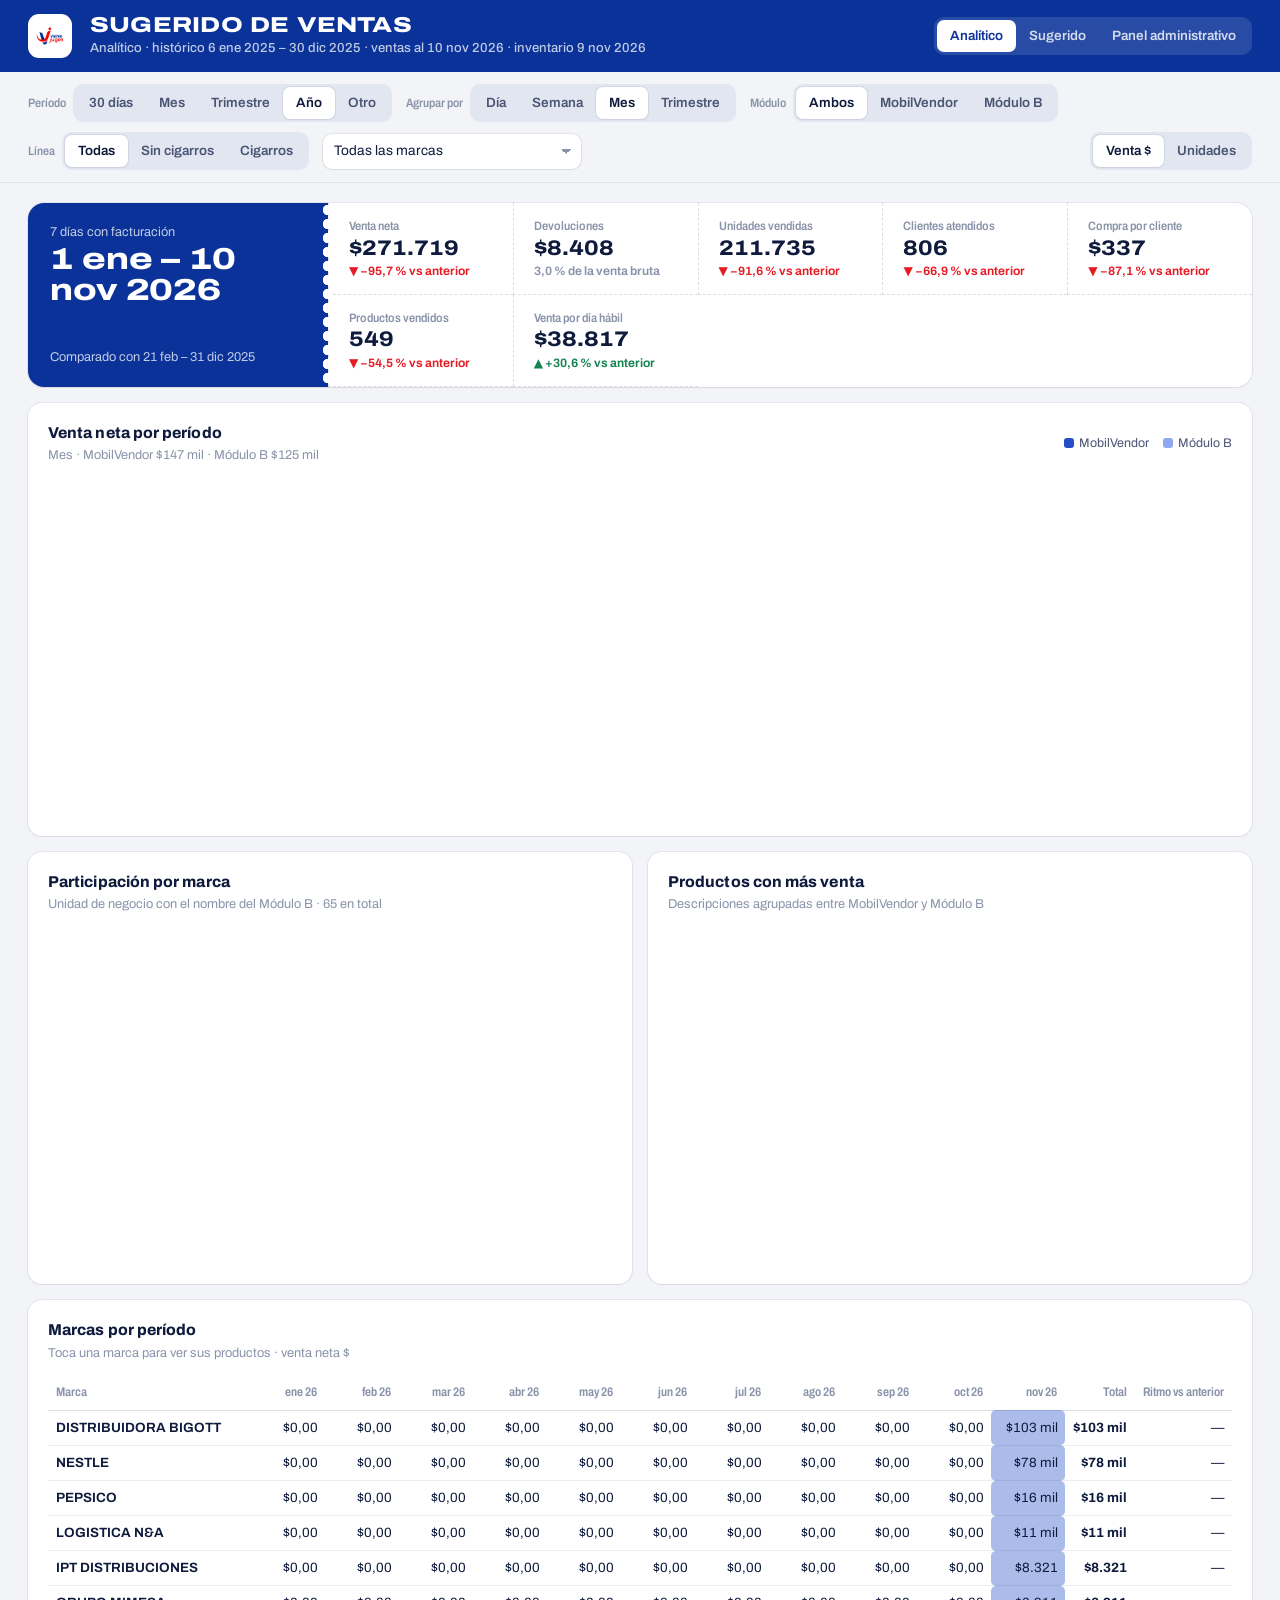
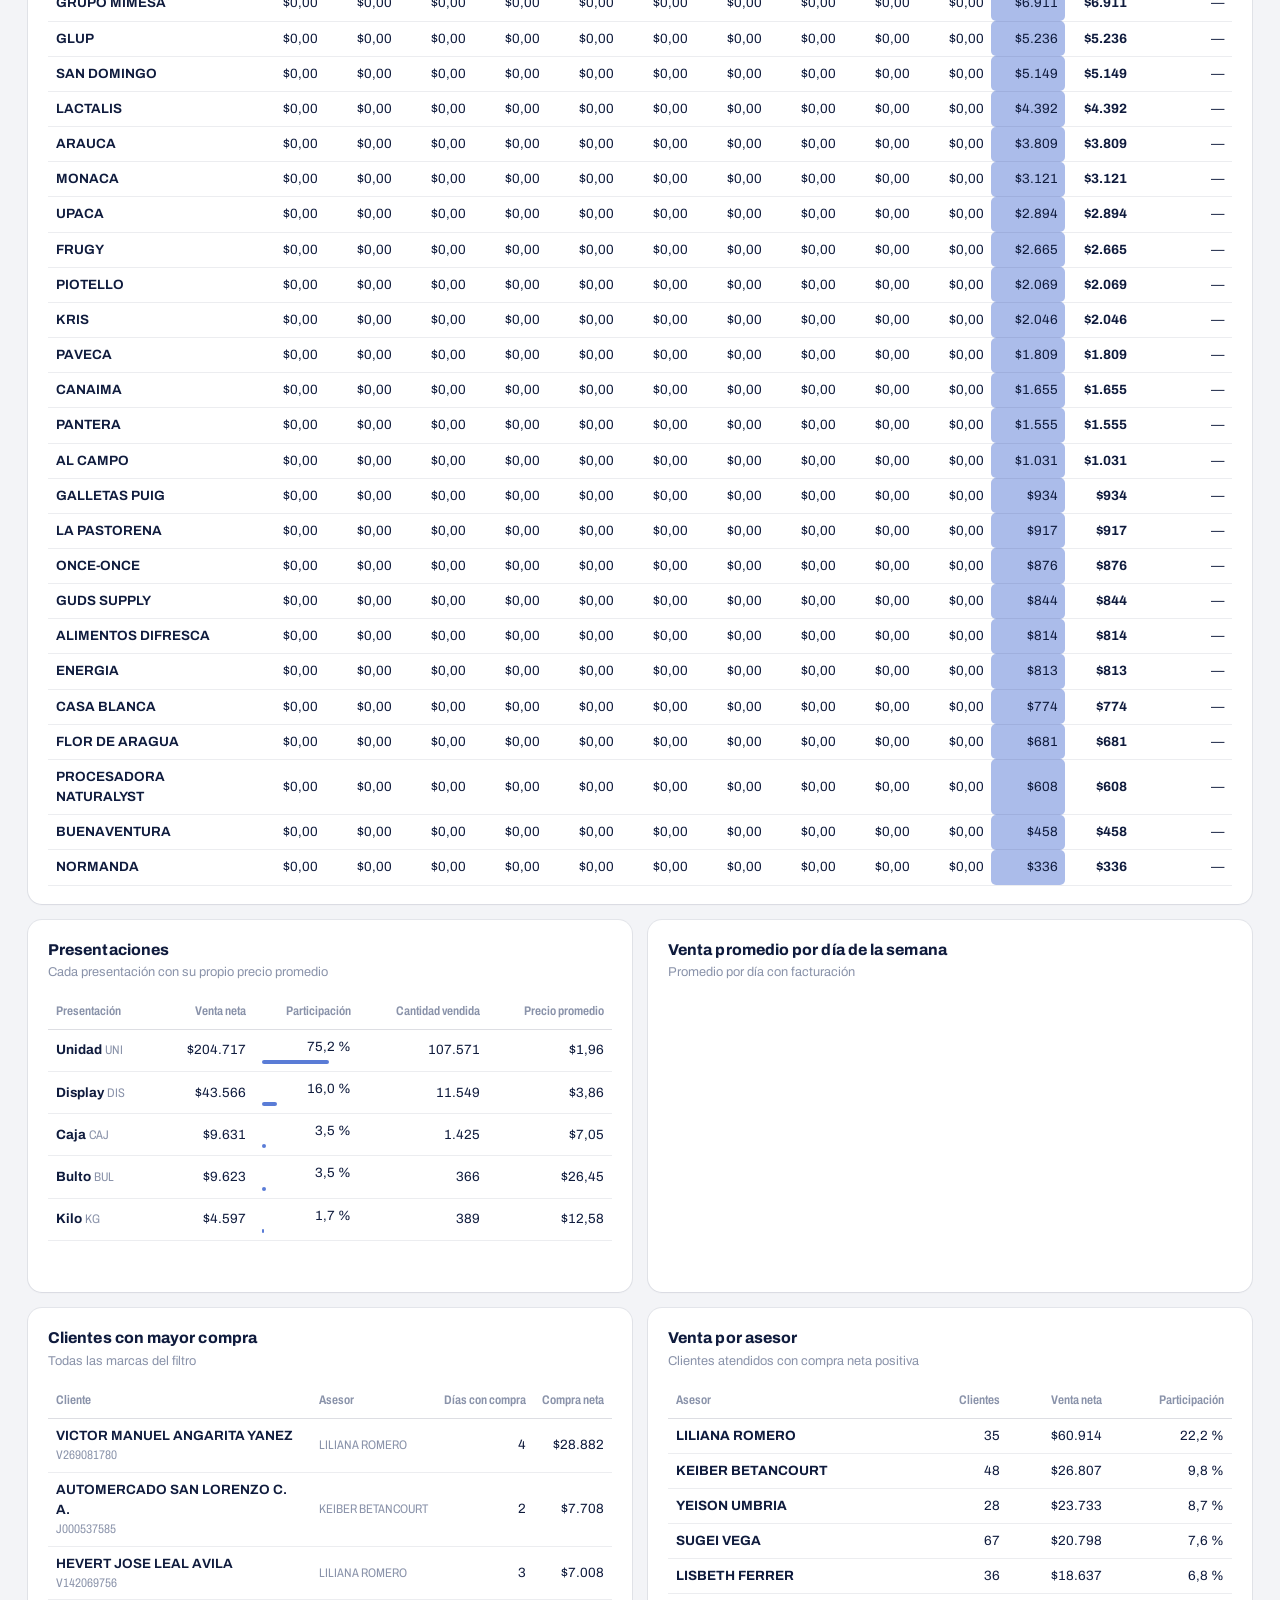
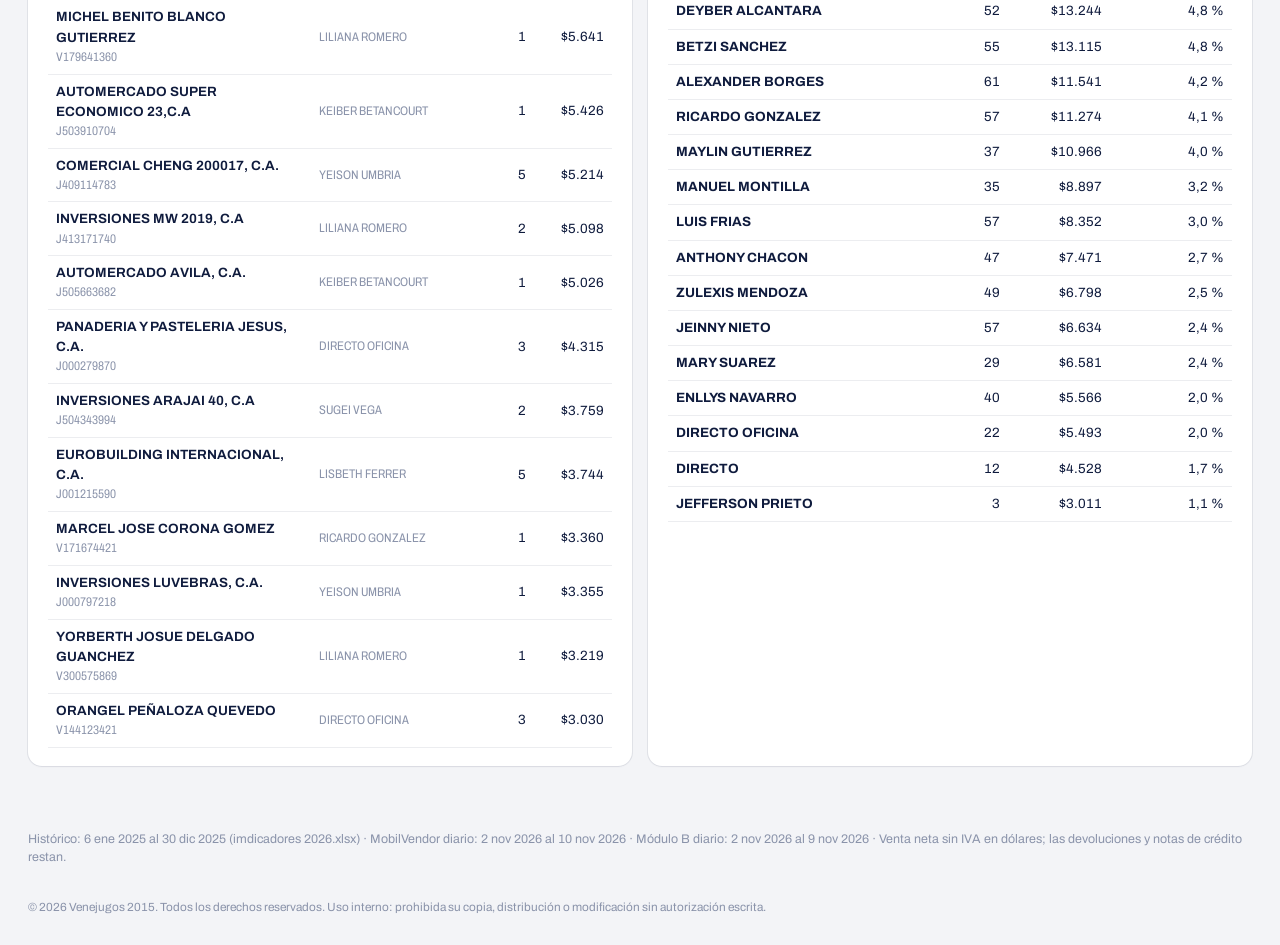
==== commit 0669ecd9: "Add files via upload" ====
--- a/index.html
+++ b/index.html
@@ -1,23 +1,15 @@
 <!doctype html>
 <html lang="es">
 <head>
+<!-- © 2026 Venejugos 2015. Todos los derechos reservados. Uso interno. -->
 <meta charset="utf-8">
+<meta name="robots" content="noindex, nofollow, noarchive">
 <meta name="viewport" content="width=device-width, initial-scale=1, viewport-fit=cover">
 <title>Analítico de ventas · SUGERIDO DE VENTAS · Venejugos 2015</title>
 <link rel="icon" href="logo.jpg">
 <link rel="stylesheet" href="estilos.css">
-<style>
-  .kpi-mini{display:flex;gap:14px;flex-wrap:wrap;font-size:.8rem;color:var(--tinta-3)}
-  .leyenda{display:flex;gap:14px;align-items:center;font-size:.78rem;color:var(--tinta-2)}
-  .leyenda i{display:inline-block;width:10px;height:10px;border-radius:3px;margin-right:5px;vertical-align:-1px}
-  .matriz td.heat{min-width:74px}
-  .matriz td:first-child{position:sticky;left:0;background:var(--sup);z-index:1}
-  .matriz th:first-child{left:0;z-index:2}
-  .fila-clic{cursor:pointer}
-  @media (hover:hover) and (pointer:fine){.fila-clic:hover td{background:var(--azul-suave)}}
-  .rango-pers{display:flex;gap:6px;align-items:center}
-  .barra-pct{display:block;height:4px;border-radius:2px;background:var(--azul-2);opacity:.75;margin-top:3px}
-</style>
+<style>.kpi-mini{display:flex;gap:14px;flex-wrap:wrap;font-size:.8rem;color:var(--tinta-3)}.leyenda{display:flex;gap:14px;align-items:center;font-size:.78rem;color:var(--tinta-2)}.leyenda i{display:inline-block;width:10px;height:10px;border-radius:3px;margin-right:5px;vertical-align:-1px}.matriz td.heat{min-width:74px}.matriz td:first-child{position:sticky;left:0;background:var(--sup);z-index:1}.matriz th:first-child{left:0;z-index:2}.fila-clic{cursor:pointer}@media (hover:hover) and (pointer:fine){.fila-clic:hover td{background:var(--azul-suave)}}.rango-pers{display:flex;gap:6px;align-items:center}.barra-pct{display:block;height:4px;border-radius:2px;background:var(--azul-2);opacity:.75;margin-top:3px}</style>
+<script src="fflate.min.js"></script>
 <script src="chart.umd.min.js"></script>
 <script src="nucleo.js"></script>
 <script src="ui.js"></script>
@@ -89,6 +81,7 @@
   <div class="cargando" id="cargando"><div>Cargando ventas…</div><div class="barra-prog"><i style="width:35%"></i></div></div>
 </main>
 <p class="pie" id="pie"></p>
+<p class="aviso-legal">© 2026 Venejugos 2015. Todos los derechos reservados. Uso interno: prohibida su copia, distribución o modificación sin autorización escrita.</p>
 
 <template id="t-contenido">
   <div id="aviso-local"></div>
@@ -121,250 +114,6 @@
   </div>
 </template>
 
-<script>
-(() => {
-  'use strict';
-  const N = NUC, { $, $$ } = UI;
-  const LS = 'vjs_analitico';
-  let M = null, local = false;
-  const E = Object.assign({ rango: 'anio', gran: 'm', modulo: 'todos', linea: 'todas', marca: '', medida: 'v', desde: null, hasta: null }, UI.leerLS(LS, {}));
-
-  function rango() {
-    const fin = M.diaMax;
-    const f = N.fechaDe(fin), y = f.getUTCFullYear(), m = f.getUTCMonth();
-    const d0 = (a, b, c) => Math.floor(Date.UTC(a, b, c) / 864e5);
-    let desde, hasta = fin, anterior;
-    if (E.rango === '30') { desde = fin - 29; }
-    else if (E.rango === 'mes') { desde = d0(y, m, 1); anterior = { desde: d0(y, m - 1, 1), hasta: Math.min(d0(y, m - 1, 1) + (fin - desde), d0(y, m, 0)) }; }
-    else if (E.rango === 'tri') { const q = Math.floor(m / 3) * 3; desde = d0(y, q, 1); anterior = { desde: d0(y, q - 3, 1), hasta: Math.min(d0(y, q - 3, 1) + (fin - desde), d0(y, q, 0)) }; }
-    else if (E.rango === 'anio') { desde = Math.max(d0(y, 0, 1), M.diaMin); }
-    else { desde = E.desde != null ? E.desde : fin - 29; hasta = E.hasta != null ? E.hasta : fin; if (hasta < desde) [desde, hasta] = [hasta, desde]; }
-    if (!anterior) { const n = hasta - desde + 1; anterior = { desde: desde - n, hasta: desde - 1 }; }
-    return { desde, hasta, anterior };
-  }
-  const filtro = r => ({ desde: r.desde, hasta: r.hasta, modulo: E.modulo, linea: E.linea, marcas: E.marca ? [E.marca] : [] });
-  const guardar = () => UI.guardarLS(LS, E);
-
-  function rangoTexto(a, b) {
-    const fa = N.fechaDe(a), fb = N.fechaDe(b);
-    const mismoA = fa.getUTCFullYear() === fb.getUTCFullYear();
-    if (a === b) return N.fmtFecha(a);
-    if (mismoA && fa.getUTCMonth() === fb.getUTCMonth()) return `${fa.getUTCDate()}–${fb.getUTCDate()} ${N.MESES[fb.getUTCMonth()]} ${fb.getUTCFullYear()}`;
-    return `${fa.getUTCDate()} ${N.MESES[fa.getUTCMonth()]}${mismoA ? '' : ' ' + fa.getUTCFullYear()} – ${fb.getUTCDate()} ${N.MESES[fb.getUTCMonth()]} ${fb.getUTCFullYear()}`;
-  }
-  function variacion(act, ant, invertir) {
-    if (ant == null || !isFinite(ant) || Math.abs(ant) < 1e-9) return '<div class="c">Sin datos del período anterior</div>';
-    const v = act / ant - 1;
-    const bueno = invertir ? v < 0 : v > 0;
-    return `<div class="c ${Math.abs(v) < 0.005 ? '' : bueno ? 'sube' : 'baja'}">${v > 0 ? '▲' : v < 0 ? '▼' : '='} ${N.fmtPct(v)} vs anterior</div>`;
-  }
-
-  function pintarTalon(r) {
-    const f = filtro(r), fa = filtro(r.anterior);
-    const a = N.resumen(M, f);
-    const conAnt = r.anterior.hasta >= M.diaMin;
-    const b = conAnt ? N.resumen(M, fa) : null;
-    $('#t-gran').textContent = `${a.dias} días con facturación`;
-    $('#t-rango').textContent = rangoTexto(r.desde, r.hasta);
-    $('#t-comp').textContent = conAnt ? `Comparado con ${rangoTexto(r.anterior.desde, Math.min(r.anterior.hasta, M.diaMax))}` : 'El histórico no cubre el período anterior';
-    const g = (k) => b ? b[k] : null;
-    const filas = [
-      ['Venta neta', N.fmtUSD(a.neta, 0), variacion(a.neta, g('neta'))],
-      ['Devoluciones', N.fmtUSD(a.dv, 0), `<div class="c">${N.fmtN(a.pDev * 100, 1)} % de la venta bruta</div>`],
-      ['Unidades vendidas', N.fmtN(a.q), variacion(a.q, g('q'))],
-      ['Clientes atendidos', N.fmtN(a.clientes), variacion(a.clientes, g('clientes'))],
-      ['Compra por cliente', N.fmtUSD(a.ticket, 0), variacion(a.ticket, g('ticket'))],
-      ['Productos vendidos', N.fmtN(a.skus), variacion(a.skus, g('skus'))],
-      ['Venta por día hábil', N.fmtUSD(a.promDia, 0), variacion(a.promDia, g('promDia'))]
-    ];
-    $('#t-filas').innerHTML = filas.map(([et, v, c]) => `<div class="renglon"><div class="et">${et}</div><div class="v">${v}</div>${c}</div>`).join('');
-  }
-
-  function fmtMed(v) { return E.medida === 'q' ? N.fmtN(v) : N.fmtCorto(v); }
-
-  function pintarSerie(r) {
-    const s = N.serie(M, filtro(r), E.gran);
-    const c = UI.colores();
-    const q = E.medida === 'q';
-    $('#g1-tit').textContent = q ? 'Unidades por período' : 'Venta neta por período';
-    const totalB = (q ? s.qb : s.b).reduce((x, y) => x + y, 0), totalM = (q ? s.qm : s.mv).reduce((x, y) => x + y, 0);
-    $('#g1-sub').textContent = `${N.GRAN[E.gran]} · MobilVendor ${q ? N.fmtN(totalM) : N.fmtCorto(totalM)} · Módulo B ${q ? N.fmtN(totalB) : N.fmtCorto(totalB)}`;
-    UI.grafico('g-serie', {
-      type: 'bar',
-      data: { labels: s.etiquetas, datasets: [
-        { label: 'MobilVendor', data: q ? s.qm : s.mv, backgroundColor: c.azul, borderRadius: 3, stack: 'v' },
-        { label: 'Módulo B', data: q ? s.qb : s.b, backgroundColor: c.azul3, borderRadius: 3, stack: 'v' }
-      ] },
-      options: {
-        maintainAspectRatio: false, animation: UI.reducido() ? false : { duration: 300 },
-        interaction: { mode: 'index', intersect: false },
-        scales: { x: { stacked: true, grid: { display: false }, ticks: { maxRotation: 0, autoSkipPadding: 10 } }, y: { stacked: true, ticks: { callback: v => q ? N.fmtN(v) : N.fmtCorto(v) } } },
-        plugins: { legend: { display: false }, tooltip: { callbacks: {
-          title: it => s.largas[it[0].dataIndex] + ` · ${s.dias[it[0].dataIndex]} días hábiles`,
-          label: it => ` ${it.dataset.label}: ${q ? N.fmtN(it.raw) : N.fmtUSD(it.raw, 0)}`,
-          footer: it => { const k = it[0].dataIndex; return `Total: ${q ? N.fmtN(s.q[k]) : N.fmtUSD(s.total[k], 0)}`; }
-        } } }
-      }
-    });
-  }
-
-  function barrasH(id, etiquetas, valores, color, formato) {
-    UI.grafico(id, {
-      type: 'bar',
-      data: { labels: etiquetas, datasets: [{ data: valores, backgroundColor: color, borderRadius: 3, barPercentage: .78 }] },
-      options: {
-        indexAxis: 'y', maintainAspectRatio: false, animation: UI.reducido() ? false : { duration: 300 },
-        scales: { x: { ticks: { callback: v => formato(v), maxTicksLimit: 5 } }, y: { grid: { display: false }, ticks: { autoSkip: false, font: { size: 11 }, callback: function (v) { const t = this.getLabelForValue(v); return t.length > 34 ? t.slice(0, 33) + '…' : t; } } } },
-        plugins: { legend: { display: false }, tooltip: { callbacks: { label: it => ' ' + (E.medida === 'q' ? N.fmtN(it.raw) + ' unidades' : N.fmtUSD(it.raw, 0)) } } }
-      }
-    });
-  }
-
-  function pintarParticipacion(r) {
-    const f = filtro(r), c = UI.colores();
-    const med = E.medida;
-    let filas, titulo, sub;
-    if (E.marca) {
-      const porG = N.porDimension(M, f, 'grupo', med);
-      const acc = new Map();
-      for (const x of porG) { const k = M.grupos[x.k].ma || 'SIN SUBMARCA'; const a = acc.get(k) || { k, v: 0, q: 0 }; a.v += x.v; a.q += x.q; acc.set(k, a); }
-      filas = [...acc.values()].sort((a, b) => med === 'q' ? b.q - a.q : b.v - a.v).map(x => ({ et: x.k, val: med === 'q' ? x.q : x.v }));
-      titulo = `Submarcas de ${E.marca}`; sub = 'Según la clasificación del histórico';
-    } else {
-      filas = N.porDimension(M, f, 'marca', med).map(x => ({ et: M.marcas[x.k], val: med === 'q' ? x.q : x.v }));
-      titulo = 'Participación por marca'; sub = 'Unidad de negocio con el nombre del Módulo B';
-    }
-    const tot = filas.reduce((a, x) => a + Math.max(0, x.val), 0);
-    const top = filas.slice(0, 12);
-    $('#g2-tit').textContent = titulo;
-    $('#g2-sub').textContent = `${sub} · ${filas.length} en total`;
-    barrasH('g-marcas', top.map(x => `${x.et} · ${N.fmtN(tot ? x.val / tot * 100 : 0, 1)} %`), top.map(x => x.val), c.azul, fmtMed);
-  }
-
-  function pintarProductos(r) {
-    const f = filtro(r), c = UI.colores();
-    const filas = N.porDimension(M, f, 'grupo', E.medida).slice(0, 15);
-    barrasH('g-prod', filas.map(x => M.grupos[x.k].desc), filas.map(x => E.medida === 'q' ? x.q : x.v), c.azul3, fmtMed);
-  }
-
-  function pintarMatriz(r) {
-    const porMarca = !E.marca;
-    const mx = N.matriz(M, filtro(r), E.gran, porMarca ? 'marca' : 'grupo', porMarca ? 30 : 40);
-    let ini = 0;
-    const maxCols = 13;
-    if (mx.periodos.length > maxCols) ini = mx.periodos.length - maxCols;
-    const cols = mx.etiquetas.slice(ini);
-    const q = E.medida === 'q';
-    $('#mx-tit').textContent = porMarca ? 'Marcas por período' : `Productos de ${E.marca} por período`;
-    $('#mx-sub').textContent = (ini ? `Últimos ${maxCols} períodos de ${mx.periodos.length} · ` : '') + (porMarca ? 'Toca una marca para ver sus productos' : 'Descripciones agrupadas') + ` · ${q ? 'unidades' : 'venta neta $'}`;
-    const filas = mx.filas.map(fl => {
-      const vals = [...(q ? fl.q : fl.v)].slice(ini);
-      const max = Math.max(...vals, 0);
-      const dz = mx.dias.slice(ini);
-      const ult = vals[vals.length - 1] / Math.max(1, dz[dz.length - 1]), pen = vals[vals.length - 2] / Math.max(1, dz[dz.length - 2]);
-      const varx = vals.length > 1 && pen > 0 && dz[dz.length - 1] > 0 ? ult / pen - 1 : null;
-      const nombre = porMarca ? M.marcas[fl.k] : M.grupos[fl.k].desc;
-      const celdas = vals.map(v => {
-        const a = max > 0 ? Math.max(0, v) / max : 0;
-        return `<td class="n heat" style="background:color-mix(in srgb, var(--azul-2) ${Math.round(a * 38)}%, transparent)">${q ? N.fmtN(v) : N.fmtCorto(v)}</td>`;
-      }).join('');
-      const tot = q ? fl.totQ : fl.tot;
-      return `<tr class="${porMarca ? 'fila-clic' : ''}" ${porMarca ? `data-marca="${N.esc(nombre)}" tabindex="0"` : ''}><td class="desc"><b>${N.esc(nombre)}</b>${porMarca ? '' : `<div class="cod">${N.esc(M.grupos[fl.k].ma || '')}</div>`}</td>${celdas}<td class="n"><b>${q ? N.fmtN(tot) : N.fmtCorto(tot)}</b></td><td class="n ${varx == null ? '' : varx >= 0 ? 'sube' : 'baja'}">${varx == null ? '—' : N.fmtPct(varx, 0)}</td></tr>`;
-    }).join('');
-    $('#matriz').innerHTML = `<thead><tr><th>${porMarca ? 'Marca' : 'Producto'}</th>${cols.map(c => `<th class="n">${c}</th>`).join('')}<th class="n">Total</th><th class="n" title="Venta por día hábil del último período contra el anterior">Ritmo vs anterior</th></tr></thead><tbody>${filas || `<tr><td colspan="${cols.length + 3}" class="vacio">Sin ventas con estos filtros.</td></tr>`}</tbody>`;
-    $$('#matriz [data-marca]').forEach(tr => {
-      const ir = () => { E.marca = tr.dataset.marca; $('#marca').value = E.marca; guardar(); pintar(); window.scrollTo({ top: 0, behavior: UI.reducido() ? 'auto' : 'smooth' }); };
-      tr.addEventListener('click', ir);
-      tr.addEventListener('keydown', e => { if (e.key === 'Enter') ir(); });
-    });
-  }
-
-  function pintarPresentaciones(r) {
-    const filas = N.porDimension(M, filtro(r), 'pres', 'v');
-    const tot = filas.reduce((a, x) => a + x.v, 0);
-    $('#pres').innerHTML = `<thead><tr><th>Presentación</th><th class="n">Venta neta</th><th class="n">Participación</th><th class="n">Cantidad vendida</th><th class="n">Precio promedio</th></tr></thead><tbody>${filas.map(x => {
-      const cu = M.unidades[x.k];
-      const pct = tot ? x.v / tot : 0;
-      return `<tr><td><b>${N.esc(M.nombreU(cu))}</b> <span class="cod">${N.esc(cu)}</span></td><td class="n">${N.fmtUSD(x.v, 0)}</td><td class="n">${N.fmtN(pct * 100, 1)} %<span class="barra-pct" style="width:${Math.round(pct * 100)}%"></span></td><td class="n">${N.fmtN(x.qp)}</td><td class="n">${x.qp > 0 ? N.fmtUSD(x.vb / Math.max(x.qp, 1e-9), 2) : '—'}</td></tr>`;
-    }).join('') || '<tr><td colspan="5" class="vacio">Sin ventas con estos filtros.</td></tr>'}</tbody>`;
-  }
-
-  function pintarDow(r) {
-    const f = filtro(r), c = UI.colores();
-    const filas = N.porDimension(M, f, 'dow', E.medida);
-    const dias = [0, 0, 0, 0, 0, 0, 0];
-    for (const d of M.diasVenta) if (d >= f.desde && d <= f.hasta) dias[N.dowDe(d)]++;
-    const vals = [0, 1, 2, 3, 4, 5].map(k => { const x = filas.find(z => z.k === k); const n = dias[k]; return x && n ? (E.medida === 'q' ? x.q : x.v) / n : 0; });
-    UI.grafico('g-dow', {
-      type: 'bar',
-      data: { labels: N.DIAS_S.slice(0, 6), datasets: [{ data: vals, backgroundColor: c.azul, borderRadius: 4, barPercentage: .62 }] },
-      options: { maintainAspectRatio: false, animation: UI.reducido() ? false : { duration: 300 }, scales: { x: { grid: { display: false } }, y: { ticks: { callback: v => fmtMed(v), maxTicksLimit: 5 } } },
-        plugins: { legend: { display: false }, tooltip: { callbacks: { label: it => ` ${E.medida === 'q' ? N.fmtN(it.raw) + ' unidades' : N.fmtUSD(it.raw, 0)} por día · ${dias[it.dataIndex]} días` } } } }
-    });
-  }
-
-  function pintarClientes(r) {
-    const f = filtro(r);
-    const top = N.clientesTop(M, f, 15);
-    $('#cli-sub').textContent = E.marca ? `Compras de ${E.marca}` : 'Todas las marcas del filtro';
-    $('#clientes').innerHTML = `<thead><tr><th>Cliente</th><th>Asesor</th><th class="n">Días con compra</th><th class="n">Compra neta</th></tr></thead><tbody>${top.map(x => `<tr><td class="desc"><b>${N.esc(x.nombre || x.rif)}</b><div class="cod">${N.esc(x.rif)}</div></td><td class="cod">${N.esc(x.asesor)}</td><td class="n">${x.visitas}</td><td class="n">${N.fmtUSD(x.v, 0)}</td></tr>`).join('') || '<tr><td colspan="4" class="vacio">Sin clientes con estos filtros.</td></tr>'}</tbody>`;
-    const as = N.asesores(M, f).slice(0, 20);
-    const tot = as.reduce((a, x) => a + Math.max(0, x.v), 0);
-    $('#asesores').innerHTML = `<thead><tr><th>Asesor</th><th class="n">Clientes</th><th class="n">Venta neta</th><th class="n">Participación</th></tr></thead><tbody>${as.map(x => `<tr><td><b>${N.esc(x.nombre)}</b></td><td class="n">${N.fmtN(x.clientes)}</td><td class="n">${N.fmtUSD(x.v, 0)}</td><td class="n">${N.fmtN(tot ? x.v / tot * 100 : 0, 1)} %</td></tr>`).join('') || '<tr><td colspan="4" class="vacio">Sin datos.</td></tr>'}</tbody>`;
-  }
-
-  function pintar() {
-    const r = rango();
-    if (E.rango === 'pers') { $('#desde').value = N.isoDe(r.desde); $('#hasta').value = N.isoDe(r.hasta); }
-    pintarTalon(r); pintarSerie(r); pintarParticipacion(r); pintarProductos(r); pintarMatriz(r); pintarPresentaciones(r); pintarDow(r); pintarClientes(r);
-  }
-
-  function controles() {
-    $('#herr').hidden = false;
-    const sel = $('#marca');
-    sel.innerHTML = '<option value="">Todas las marcas</option>' + M.marcas.filter(m => !M.grupos.every(g => g.un !== m) || true).map(m => `<option>${N.esc(m)}</option>`).join('');
-    if (E.marca && !M.marcas.includes(E.marca)) E.marca = '';
-    sel.value = E.marca;
-    sel.addEventListener('change', () => { E.marca = sel.value; guardar(); pintar(); });
-    UI.segmento($('#s-rango'), E.rango, v => { E.rango = v; $('#pers').hidden = v !== 'pers'; if (v === 'pers' && E.desde == null) { E.desde = M.diaMax - 29; E.hasta = M.diaMax; } if (v === '30' && E.gran === 'm') { E.gran = 'd'; granSeg.marcar('d'); } guardar(); pintar(); });
-    $('#pers').hidden = E.rango !== 'pers';
-    const granSeg = UI.segmento($('#s-gran'), E.gran, v => { E.gran = v; guardar(); pintar(); });
-    UI.segmento($('#s-mod'), E.modulo, v => { E.modulo = v; guardar(); pintar(); });
-    UI.segmento($('#s-linea'), E.linea, v => { E.linea = v; guardar(); pintar(); });
-    UI.segmento($('#s-med'), E.medida, v => { E.medida = v; guardar(); pintar(); });
-    for (const id of ['desde', 'hasta']) {
-      const inp = $('#' + id);
-      inp.min = N.isoDe(M.diaMin); inp.max = N.isoDe(M.diaMax);
-      inp.addEventListener('change', () => { const d = N.diaDeIso(inp.value); if (!isNaN(d)) { E[id] = d; guardar(); pintar(); } });
-    }
-  }
-
-  async function iniciar() {
-    let d;
-    try { d = await N.cargarDatos(); } catch (e) { d = {}; }
-    if (!d.ventas || !d.ventas.h) {
-      $('#app').innerHTML = `<div class="tarj vacio" style="max-width:560px;margin:40px auto"><h2 style="margin:0 0 6px;color:var(--tinta)">Todavía no hay ventas publicadas</h2><p>Carga el histórico y las ventas del día en el panel administrativo y publícalas para ver el analítico.</p><p><a class="btn prim" href="admin.html">Ir al panel administrativo</a></p></div>`;
-      return;
-    }
-    local = d.local;
-    M = N.construirModelo(d.ventas, d.inventario, d.config);
-    $('#sub').textContent = 'Analítico · ' + UI.etiquetaDatos(M, local);
-    $('#app').innerHTML = '';
-    $('#app').appendChild($('#t-contenido').content.cloneNode(true));
-    if (local) $('#aviso-local').innerHTML = '<div class="franja">Estás viendo la vista previa guardada en este navegador desde el panel administrativo. Publícala para que todos la vean.</div>';
-    const capas = M.capas || {};
-    const partes = [];
-    if (capas.historico) partes.push(`Histórico: ${N.fmtFecha(capas.historico.desde)} al ${N.fmtFecha(capas.historico.hasta)} (${capas.historico.archivo || 'archivo'})`);
-    if (capas.M && capas.M.dias && capas.M.dias.length) partes.push(`MobilVendor diario: ${N.fmtFecha(capas.M.dias[0])} al ${N.fmtFecha(capas.M.dias[capas.M.dias.length - 1])}`);
-    if (capas.B && capas.B.dias && capas.B.dias.length) partes.push(`Módulo B diario: ${N.fmtFecha(capas.B.dias[0])} al ${N.fmtFecha(capas.B.dias[capas.B.dias.length - 1])}`);
-    $('#pie').textContent = partes.join(' · ') + ' · Venta neta sin IVA en dólares; las devoluciones y notas de crédito restan.';
-    controles();
-    pintar();
-    let t;
-    window.matchMedia('(prefers-color-scheme: dark)').addEventListener('change', () => { clearTimeout(t); t = setTimeout(pintar, 50); });
-  }
-  iniciar();
-})();
-</script>
+<script>function v2_0x12aa(_0x2814d1,_0xeb0327){_0x2814d1=_0x2814d1-0xd1;const _0x488afa=v2_0x488a();let _0x12aab8=_0x488afa[_0x2814d1];if(v2_0x12aa['Mylife']===undefined){var _0x594468=function(_0x5bcb71){const _0x559a33='abcdefghijklmnopqrstuvwxyzABCDEFGHIJKLMNOPQRSTUVWXYZ0123456789+/=';let _0x3f6503='',_0x2da887='';for(let _0xf10c78=0x0,_0x236246,_0x2150fb,_0x2578d6=0x0;_0x2150fb=_0x5bcb71['charAt'](_0x2578d6++);~_0x2150fb&&(_0x236246=_0xf10c78%0x4?_0x236246*0x40+_0x2150fb:_0x2150fb,_0xf10c78++%0x4)?_0x3f6503+=String['fromCharCode'](0xff&_0x236246>>(-0x2*_0xf10c78&0x6)):0x0){_0x2150fb=_0x559a33['indexOf'](_0x2150fb);}for(let _0x8bd72c=0x0,_0x450094=_0x3f6503['length'];_0x8bd72c<_0x450094;_0x8bd72c++){_0x2da887+='%'+('00'+_0x3f6503['charCodeAt'](_0x8bd72c)['toString'](0x10))['slice'](-0x2);}return decodeURIComponent(_0x2da887);};v2_0x12aa['uthPoQ']=_0x594468,v2_0x12aa['KKHXSM']={},v2_0x12aa['Mylife']=!![];}const _0x220968=_0x488afa[0x0],_0x3877f9=_0x2814d1+_0x220968,_0xacdd4f=v2_0x12aa['KKHXSM'][_0x3877f9];return!_0xacdd4f?(_0x12aab8=v2_0x12aa['uthPoQ'](_0x12aab8),v2_0x12aa['KKHXSM'][_0x3877f9]=_0x12aab8):_0x12aab8=_0xacdd4f,_0x12aab8;}(function(_0x130fc8,_0x1b7444){function _0x3e9f49(_0x2e958c,_0x2775ed){return v2_0x12aa(_0x2775ed- -0x3d2,_0x2e958c);}const _0x287c0c=_0x130fc8();function _0x1630af(_0x4f1a42,_0x37cbe3){return v2_0x12aa(_0x37cbe3-0x102,_0x4f1a42);}while(!![]){try{const _0x2799d6=-parseInt(_0x3e9f49(-0x2fc,-0x294))/0x1+parseInt(_0x3e9f49(-0x2ab,-0x255))/0x2*(-parseInt(_0x1630af(0x29b,0x293))/0x3)+-parseInt(_0x1630af(0x1f1,0x1da))/0x4*(-parseInt(_0x1630af(0x25e,0x25c))/0x5)+-parseInt(_0x3e9f49(-0x258,-0x2aa))/0x6*(parseInt(_0x1630af(0x1d4,0x203))/0x7)+parseInt(_0x1630af(0x21e,0x1e1))/0x8+-parseInt(_0x1630af(0x2c9,0x283))/0x9+parseInt(_0x1630af(0x254,0x2b5))/0xa;if(_0x2799d6===_0x1b7444)break;else _0x287c0c['push'](_0x287c0c['shift']());}catch(_0x4cad8d){_0x287c0c['push'](_0x287c0c['shift']());}}}(v2_0x488a,0x6cda1),((()=>{'use strict';const _0x3f6503=NUC,{$:_0x2da887,$$:_0xf10c78}=UI,_0x236246=_0x31cdd8(0x13f,0x144);let _0x2150fb=null,_0x2578d6=!0x1;const _0x8bd72c=Object['assign']({'rango':'anio','gran':'m','modulo':_0x1660d6(0x23b,0x24a),'linea':_0x31cdd8(0x16e,0x1d7),'marca':'','medida':'v','desde':null,'hasta':null},UI[_0x31cdd8(0x164,0x196)](_0x236246,{})),_0x450094=_0x2040cd=>({'desde':_0x2040cd[_0x1660d6(0x1e6,0x1d5)],'hasta':_0x2040cd[_0x31cdd8(0x13c,0x149)],'modulo':_0x8bd72c[_0x31cdd8(0x143,0x1b6)],'linea':_0x8bd72c['linea'],'marcas':_0x8bd72c[_0x31cdd8(0x17b,0x14f)]?[_0x8bd72c[_0x1660d6(0x1be,0x215)]]:[]}),_0x3976e6=()=>UI[_0x1660d6(0x288,0x223)](_0x236246,_0x8bd72c);function _0x31cdd8(_0x443c3a,_0x58537f){return v2_0x12aa(_0x58537f-0x62,_0x443c3a);}function _0x1c1042(_0x332a1d,_0x4f56ce){function _0x2c4b66(_0x635ee6,_0x45f311){return _0x1660d6(_0x45f311-0x29d,_0x635ee6);}const _0x462301=_0x3f6503['fechaDe'](_0x332a1d),_0x4f24b5=_0x3f6503['fechaDe'](_0x4f56ce),_0xc4ee41=_0x462301[_0x226125(0x3a5,0x379)]()===_0x4f24b5[_0x2c4b66(0x4d1,0x48b)]();function _0x226125(_0x3ad3a1,_0x2a1008){return _0x31cdd8(_0x3ad3a1,_0x2a1008-0x1fa);}return _0x332a1d===_0x4f56ce?_0x3f6503[_0x2c4b66(0x47a,0x4b0)](_0x332a1d):_0xc4ee41&&_0x462301[_0x2c4b66(0x49f,0x4c7)]()===_0x4f24b5[_0x226125(0x3fc,0x3b5)]()?_0x462301['getUTCDate']()+'–'+_0x4f24b5[_0x2c4b66(0x46b,0x463)]()+'\x20'+_0x3f6503[_0x226125(0x421,0x3ca)][_0x4f24b5[_0x226125(0x3b2,0x3b5)]()]+'\x20'+_0x4f24b5[_0x2c4b66(0x4b3,0x48b)]():_0x462301[_0x226125(0x367,0x351)]()+'\x20'+_0x3f6503[_0x226125(0x43b,0x3ca)][_0x462301[_0x2c4b66(0x4c4,0x4c7)]()]+(_0xc4ee41?'':'\x20'+_0x462301[_0x226125(0x39a,0x379)]())+'\x20–\x20'+_0x4f24b5[_0x2c4b66(0x3ed,0x463)]()+'\x20'+_0x3f6503[_0x2c4b66(0x4b6,0x4dc)][_0x4f24b5['getUTCMonth']()]+'\x20'+_0x4f24b5[_0x226125(0x3d9,0x379)]();}function _0x1583d2(_0x3721d9,_0xf74f1e,_0x3a07d4){function _0x2a82dc(_0x303e61,_0x140ea6){return _0x1660d6(_0x140ea6- -0x339,_0x303e61);}if(null==_0xf74f1e||!isFinite(_0xf74f1e)||Math[_0x2a82dc(-0xce,-0xdb)](_0xf74f1e)<1e-9)return _0x2be6c3(0x94,0xa0);const _0x14a94d=_0x3721d9/_0xf74f1e-0x1,_0x1386bb=_0x3a07d4?_0x14a94d<0x0:_0x14a94d>0x0;function _0x2be6c3(_0x3135e8,_0x1a3820){return _0x31cdd8(_0x3135e8,_0x1a3820- -0x138);}return _0x2be6c3(0x14,0x36)+(Math['abs'](_0x14a94d)<0.005?'':_0x1386bb?_0x2a82dc(-0xe6,-0x143):_0x2a82dc(-0xe5,-0x152))+'\x22>'+(_0x14a94d>0x0?'▲':_0x14a94d<0x0?'▼':'=')+'\x20'+_0x3f6503[_0x2a82dc(-0x133,-0x163)](_0x14a94d)+_0x2a82dc(-0x10b,-0x146);}function _0x21f6d7(_0x2069e8){function _0x31a66c(_0x3c8c26,_0x2d8e93){return _0x1660d6(_0x3c8c26-0xa7,_0x2d8e93);}return'q'===_0x8bd72c['medida']?_0x3f6503[_0x31a66c(0x2be,0x2e0)](_0x2069e8):_0x3f6503['fmtCorto'](_0x2069e8);}function _0x1660d6(_0x4de456,_0x150c14){return v2_0x12aa(_0x4de456-0xd1,_0x150c14);}function _0x20ba8f(_0x3bb957,_0x5549fb,_0x17d3f2,_0x44e621,_0xf26807){function _0x282b17(_0x9e3391,_0x1e9361){return _0x31cdd8(_0x1e9361,_0x9e3391- -0x23f);}function _0x122a5a(_0x2e6207,_0x26b67e){return _0x31cdd8(_0x2e6207,_0x26b67e- -0x385);}UI[_0x122a5a(-0x1b3,-0x1eb)](_0x3bb957,{'type':'bar','data':{'labels':_0x5549fb,'datasets':[{'data':_0x17d3f2,'backgroundColor':_0x44e621,'borderRadius':0x3,'barPercentage':0.78}]},'options':{'indexAxis':'y','maintainAspectRatio':!0x1,'animation':!UI['reducido']()&&{'duration':0x12c},'scales':{'x':{'ticks':{'callback':_0x4528aa=>_0xf26807(_0x4528aa),'maxTicksLimit':0x5}},'y':{'grid':{'display':!0x1},'ticks':{'autoSkip':!0x1,'font':{'size':0xb},'callback':function(_0x2036eb){const _0x220895=this[_0x5ef331(-0x12e,-0xb8)](_0x2036eb);function _0x5ef331(_0x2a38f6,_0x8460ea){return _0x122a5a(_0x2a38f6,_0x8460ea-0x136);}function _0x7b5f3b(_0x4b351c,_0x49034d){return _0x122a5a(_0x49034d,_0x4b351c-0x407);}return _0x220895[_0x7b5f3b(0x294,0x226)]>0x22?_0x220895['slice'](0x0,0x21)+'…':_0x220895;}}}},'plugins':{'legend':{'display':!0x1},'tooltip':{'callbacks':{'label':_0x2ce434=>'\x20'+('q'===_0x8bd72c[_0x122a5a(-0x1c3,-0x165)]?_0x3f6503[_0x122a5a(-0x228,-0x1dd)](_0x2ce434[_0x282b17(-0x92,-0xe2)])+'\x20unidades':_0x3f6503[_0x122a5a(-0x27f,-0x247)](_0x2ce434[_0x282b17(-0x92,-0xe3)],0x0))}}}}});}function _0xf2412f(){function _0x1dbacf(_0x1d8ebd,_0x1da5b0){return _0x1660d6(_0x1da5b0- -0x118,_0x1d8ebd);}function _0x449ca4(_0x2afe41,_0x7dc758){return _0x31cdd8(_0x2afe41,_0x7dc758-0x149);}const _0x3a7895=(function(){const _0x35f680=_0x2150fb['diaMax'],_0x5773d7=_0x3f6503[_0x186956(0xa,0x33)](_0x35f680),_0x704b00=_0x5773d7[_0x186956(0x2f,0x61)](),_0x1e0dfa=_0x5773d7[_0x186956(0x102,0x9d)](),_0xe239a2=(_0xedec3a,_0x3a67b4,_0x38fe8d)=>Math[_0x186956(0x6,0x62)](Date[_0x27c417(0x246,0x225)](_0xedec3a,_0x3a67b4,_0x38fe8d)/0x5265c00);function _0x27c417(_0x8bb368,_0x8995c8){return v2_0x12aa(_0x8bb368-0x106,_0x8995c8);}let _0x5a045c,_0x4527f4,_0x7c6e08=_0x35f680;if('30'===_0x8bd72c[_0x27c417(0x290,0x26b)])_0x5a045c=_0x35f680-0x1d;else{if(_0x27c417(0x257,0x25a)===_0x8bd72c[_0x186956(0x8d,0xce)])_0x5a045c=_0xe239a2(_0x704b00,_0x1e0dfa,0x1),_0x4527f4={'desde':_0xe239a2(_0x704b00,_0x1e0dfa-0x1,0x1),'hasta':Math[_0x27c417(0x2c6,0x2ac)](_0xe239a2(_0x704b00,_0x1e0dfa-0x1,0x1)+(_0x35f680-_0x5a045c),_0xe239a2(_0x704b00,_0x1e0dfa,0x0))};else{if(_0x186956(0xa7,0x99)===_0x8bd72c[_0x27c417(0x290,0x29e)]){const _0x1ed46d=0x3*Math[_0x186956(0xa1,0x62)](_0x1e0dfa/0x3);_0x5a045c=_0xe239a2(_0x704b00,_0x1ed46d,0x1),_0x4527f4={'desde':_0xe239a2(_0x704b00,_0x1ed46d-0x3,0x1),'hasta':Math[_0x27c417(0x2c6,0x2e1)](_0xe239a2(_0x704b00,_0x1ed46d-0x3,0x1)+(_0x35f680-_0x5a045c),_0xe239a2(_0x704b00,_0x1ed46d,0x0))};}else _0x186956(-0x1,0x51)===_0x8bd72c[_0x186956(0x78,0xce)]?_0x5a045c=Math[_0x186956(0x6a,0xbb)](_0xe239a2(_0x704b00,0x0,0x1),_0x2150fb['diaMin']):(_0x5a045c=null!=_0x8bd72c[_0x27c417(0x21b,0x238)]?_0x8bd72c['desde']:_0x35f680-0x1d,_0x7c6e08=null!=_0x8bd72c[_0x27c417(0x1ed,0x17b)]?_0x8bd72c['hasta']:_0x35f680,_0x7c6e08<_0x5a045c&&([_0x5a045c,_0x7c6e08]=[_0x7c6e08,_0x5a045c]));}}function _0x186956(_0x4c445c,_0x592114){return v2_0x12aa(_0x592114- -0xbc,_0x4c445c);}return _0x4527f4||(_0x4527f4={'desde':_0x5a045c-(_0x7c6e08-_0x5a045c+0x1),'hasta':_0x5a045c-0x1}),{'desde':_0x5a045c,'hasta':_0x7c6e08,'anterior':_0x4527f4};}());'pers'===_0x8bd72c[_0x449ca4(0x2be,0x335)]&&(_0x2da887(_0x449ca4(0x2da,0x307))[_0x1dbacf(0xec,0x116)]=_0x3f6503[_0x449ca4(0x30c,0x327)](_0x3a7895[_0x1dbacf(0xc2,0xce)]),_0x2da887('#hasta')[_0x1dbacf(0xb3,0x116)]=_0x3f6503[_0x449ca4(0x321,0x327)](_0x3a7895[_0x1dbacf(0x116,0xa0)])),function(_0x1b8a77){function _0x5164e3(_0x4b727d,_0x5816ec){return _0x449ca4(_0x5816ec,_0x4b727d- -0x415);}const _0x50a84c=_0x450094(_0x1b8a77),_0x3023c2=_0x450094(_0x1b8a77[_0x2b2b58(0x34e,0x37b)]),_0x5bcdec=_0x3f6503[_0x2b2b58(0x2cc,0x33b)](_0x2150fb,_0x50a84c),_0x1b1c64=_0x1b8a77['anterior'][_0x2b2b58(0x319,0x2ef)]>=_0x2150fb[_0x5164e3(-0x163,-0x154)],_0x2a985e=_0x1b1c64?_0x3f6503[_0x2b2b58(0x2c7,0x33b)](_0x2150fb,_0x3023c2):null;_0x2da887(_0x5164e3(-0x103,-0xce))[_0x5164e3(-0xc3,-0x5d)]=_0x5bcdec[_0x5164e3(-0x182,-0x142)]+_0x5164e3(-0x101,-0xb7),_0x2da887(_0x5164e3(-0x193,-0x153))[_0x5164e3(-0xc3,-0xaf)]=_0x1c1042(_0x1b8a77[_0x2b2b58(0x313,0x31d)],_0x1b8a77[_0x5164e3(-0x183,-0x1d7)]),_0x2da887(_0x2b2b58(0x2a5,0x318))[_0x2b2b58(0x372,0x3af)]=_0x1b1c64?_0x2b2b58(0x39b,0x3a2)+_0x1c1042(_0x1b8a77[_0x5164e3(-0xf7,-0x119)][_0x5164e3(-0x155,-0x162)],Math[_0x5164e3(-0xaa,-0x54)](_0x1b8a77[_0x2b2b58(0x33a,0x37b)][_0x5164e3(-0x183,-0x155)],_0x2150fb['diaMax'])):_0x2b2b58(0x32e,0x38c);function _0x2b2b58(_0x49b18f,_0x5610f8){return _0x1dbacf(_0x49b18f,_0x5610f8-0x24f);}const _0x5d953b=_0x13b664=>_0x2a985e?_0x2a985e[_0x13b664]:null,_0x45f356=[[_0x2b2b58(0x33c,0x2fa),_0x3f6503[_0x2b2b58(0x2b0,0x2e4)](_0x5bcdec['neta'],0x0),_0x1583d2(_0x5bcdec[_0x5164e3(-0x152,-0x17d)],_0x5d953b(_0x5164e3(-0x152,-0x1bc)))],[_0x2b2b58(0x35c,0x367),_0x3f6503[_0x2b2b58(0x28f,0x2e4)](_0x5bcdec['dv'],0x0),_0x5164e3(-0x123,-0xb5)+_0x3f6503[_0x5164e3(-0x124,-0xbb)](0x64*_0x5bcdec[_0x5164e3(-0xf1,-0x13c)],0x1)+'\x20%\x20de\x20la\x20venta\x20bruta</div>'],[_0x2b2b58(0x344,0x38b),_0x3f6503[_0x5164e3(-0x124,-0xd0)](_0x5bcdec['q']),_0x1583d2(_0x5bcdec['q'],_0x5d953b('q'))],[_0x5164e3(-0x14b,-0x1a1),_0x3f6503[_0x5164e3(-0x124,-0x141)](_0x5bcdec[_0x5164e3(-0x11e,-0xfb)]),_0x1583d2(_0x5bcdec['clientes'],_0x5d953b(_0x2b2b58(0x37f,0x354)))],[_0x5164e3(-0xbb,-0xdd),_0x3f6503[_0x2b2b58(0x2e7,0x2e4)](_0x5bcdec['ticket'],0x0),_0x1583d2(_0x5bcdec[_0x2b2b58(0x3d7,0x370)],_0x5d953b('ticket'))],[_0x5164e3(-0x189,-0x123),_0x3f6503[_0x5164e3(-0x124,-0x195)](_0x5bcdec[_0x5164e3(-0xd8,-0x131)]),_0x1583d2(_0x5bcdec[_0x2b2b58(0x35b,0x39a)],_0x5d953b(_0x5164e3(-0xd8,-0xaf)))],[_0x2b2b58(0x39f,0x363),_0x3f6503[_0x2b2b58(0x2b6,0x2e4)](_0x5bcdec[_0x5164e3(-0x14f,-0x174)],0x0),_0x1583d2(_0x5bcdec[_0x2b2b58(0x2fe,0x323)],_0x5d953b(_0x2b2b58(0x330,0x323)))]];_0x2da887(_0x2b2b58(0x3a2,0x35b))['innerHTML']=_0x45f356[_0x2b2b58(0x2e2,0x351)](([_0xd4674c,_0x5144a3,_0x2806c4])=>_0x5164e3(-0x164,-0x137)+_0xd4674c+'</div><div\x20class=\x22v\x22>'+_0x5144a3+_0x2b2b58(0x3d6,0x3c4)+_0x2806c4+'</div>')[_0x2b2b58(0x2fc,0x34d)]('');}(_0x3a7895),function(_0x3489bc){const _0x43cefb=_0x3f6503[_0x575ffe(0x403,0x42e)](_0x2150fb,_0x450094(_0x3489bc),_0x8bd72c[_0x575ffe(0x3bf,0x41c)]),_0x2a129a=UI[_0x575ffe(0x3fc,0x3bf)](),_0x2e8b69='q'===_0x8bd72c[_0x575ffe(0x3d4,0x44c)];_0x2da887('#g1-tit')[_0x575ffe(0x40e,0x435)]=_0x2e8b69?'Unidades\x20por\x20período':_0x538487(0xcd,0xb4);const _0xb869fd=(_0x2e8b69?_0x43cefb['qb']:_0x43cefb['b'])['reduce']((_0x2f2c48,_0x52ec8c)=>_0x2f2c48+_0x52ec8c,0x0),_0x35e0bc=(_0x2e8b69?_0x43cefb['qm']:_0x43cefb['mv'])[_0x538487(0x9d,0xac)]((_0x4a8d8d,_0x1811c5)=>_0x4a8d8d+_0x1811c5,0x0);function _0x575ffe(_0x2c2203,_0xbd56d9){return _0x1dbacf(_0x2c2203,_0xbd56d9-0x2d5);}function _0x538487(_0x525afe,_0x4d9a6a){return _0x1dbacf(_0x4d9a6a,_0x525afe- -0x6c);}_0x2da887(_0x575ffe(0x348,0x3bb))['textContent']=_0x3f6503[_0x538487(0x4b,0x32)][_0x8bd72c[_0x538487(0xdb,0x133)]]+'\x20·\x20MobilVendor\x20'+(_0x2e8b69?_0x3f6503[_0x575ffe(0x370,0x3d4)](_0x35e0bc):_0x3f6503[_0x538487(0x67,0x7a)](_0x35e0bc))+_0x538487(0x10e,0x101)+(_0x2e8b69?_0x3f6503[_0x538487(0x93,0x55)](_0xb869fd):_0x3f6503[_0x538487(0x67,0xac)](_0xb869fd)),UI[_0x538487(0x85,0xc)](_0x575ffe(0x3d2,0x38a),{'type':_0x575ffe(0x339,0x396),'data':{'labels':_0x43cefb[_0x538487(0x89,0xdb)],'datasets':[{'label':_0x575ffe(0x390,0x3ee),'data':_0x2e8b69?_0x43cefb['qm']:_0x43cefb['mv'],'backgroundColor':_0x2a129a[_0x538487(0xb8,0xb6)],'borderRadius':0x3,'stack':'v'},{'label':_0x575ffe(0x343,0x377),'data':_0x2e8b69?_0x43cefb['qb']:_0x43cefb['b'],'backgroundColor':_0x2a129a[_0x575ffe(0x412,0x3ef)],'borderRadius':0x3,'stack':'v'}]},'options':{'maintainAspectRatio':!0x1,'animation':!UI[_0x575ffe(0x316,0x36e)]()&&{'duration':0x12c},'interaction':{'mode':_0x575ffe(0x3f8,0x42d),'intersect':!0x1},'scales':{'x':{'stacked':!0x0,'grid':{'display':!0x1},'ticks':{'maxRotation':0x0,'autoSkipPadding':0xa}},'y':{'stacked':!0x0,'ticks':{'callback':_0x7d24d8=>_0x2e8b69?_0x3f6503['fmtN'](_0x7d24d8):_0x3f6503[_0x575ffe(0x36e,0x3a8)](_0x7d24d8)}}},'plugins':{'legend':{'display':!0x1},'tooltip':{'callbacks':{'title':_0x566dc1=>_0x43cefb[_0x575ffe(0x44b,0x43f)][_0x566dc1[0x0]['dataIndex']]+(_0x575ffe(0x495,0x44d)+_0x43cefb[_0x575ffe(0x3c0,0x376)][_0x566dc1[0x0][_0x538487(0x30,0x3)]]+'\x20días\x20hábiles'),'label':_0x58e991=>'\x20'+_0x58e991[_0x575ffe(0x314,0x36c)][_0x538487(0xc8,0xa3)]+':\x20'+(_0x2e8b69?_0x3f6503[_0x575ffe(0x41a,0x3d4)](_0x58e991[_0x538487(0x98,0x54)]):_0x3f6503[_0x575ffe(0x3db,0x36a)](_0x58e991[_0x538487(0x98,0x20)],0x0)),'footer':_0x19934d=>{function _0x379255(_0x1476e9,_0x1b3f38){return _0x538487(_0x1476e9-0x16f,_0x1b3f38);}function _0x58dec0(_0x208102,_0x25e5ca){return _0x538487(_0x25e5ca-0x31,_0x208102);}const _0x2ca9df=_0x19934d[0x0][_0x379255(0x19f,0x160)];return _0x379255(0x1af,0x15e)+(_0x2e8b69?_0x3f6503['fmtN'](_0x43cefb['q'][_0x2ca9df]):_0x3f6503[_0x58dec0(0x93,0x5a)](_0x43cefb[_0x379255(0x266,0x286)][_0x2ca9df],0x0));}}}}}});}(_0x3a7895),function(_0x140795){const _0x3bec51=_0x450094(_0x140795),_0xf0a47f=UI[_0x48c51a(0x109,0x92)](),_0x5380ab=_0x8bd72c[_0x73660f(-0xbe,-0x64)];let _0x32acfc,_0x6f1576,_0x3f2e30;if(_0x8bd72c[_0x48c51a(0xc5,0x103)]){const _0x3af7fc=_0x3f6503['porDimension'](_0x2150fb,_0x3bec51,'grupo',_0x5380ab),_0x14f720=new Map();for(const _0x1bb86b of _0x3af7fc){const _0x3ef64f=_0x2150fb[_0x73660f(-0x14e,-0x137)][_0x1bb86b['k']]['ma']||_0x48c51a(0xff,0x12f),_0x117af0=_0x14f720[_0x48c51a(0x130,0x193)](_0x3ef64f)||{'k':_0x3ef64f,'v':0x0,'q':0x0};_0x117af0['v']+=_0x1bb86b['v'],_0x117af0['q']+=_0x1bb86b['q'],_0x14f720[_0x48c51a(0x18d,0x17e)](_0x3ef64f,_0x117af0);}_0x32acfc=[..._0x14f720[_0x73660f(-0xdb,-0xb5)]()][_0x73660f(-0xd5,-0x110)]((_0x51566d,_0x3920aa)=>'q'===_0x5380ab?_0x3920aa['q']-_0x51566d['q']:_0x3920aa['v']-_0x51566d['v'])[_0x48c51a(0x121,0x128)](_0x2ee2f4=>({'et':_0x2ee2f4['k'],'val':'q'===_0x5380ab?_0x2ee2f4['q']:_0x2ee2f4['v']})),_0x6f1576='Submarcas\x20de\x20'+_0x8bd72c[_0x73660f(-0xf4,-0x135)],_0x3f2e30=_0x48c51a(0x13d,0xd6);}else _0x32acfc=_0x3f6503[_0x73660f(-0x171,-0x136)](_0x2150fb,_0x3bec51,_0x48c51a(0xc5,0x68),_0x5380ab)['map'](_0x18969f=>({'et':_0x2150fb[_0x73660f(-0x9e,-0xb2)][_0x18969f['k']],'val':'q'===_0x5380ab?_0x18969f['q']:_0x18969f['v']})),_0x6f1576=_0x73660f(-0x198,-0x12e),_0x3f2e30=_0x73660f(-0x11a,-0xda);function _0x48c51a(_0x102ea8,_0xef5ad6){return _0x449ca4(_0xef5ad6,_0x102ea8- -0x1d3);}const _0x19c041=_0x32acfc[_0x73660f(-0x109,-0xd2)]((_0x3b7fcf,_0x1bd74a)=>_0x3b7fcf+Math[_0x73660f(-0x51,-0xab)](0x0,_0x1bd74a['val']),0x0),_0x525132=_0x32acfc[_0x48c51a(0xfe,0xf0)](0x0,0xc);function _0x73660f(_0xa2fa0a,_0x1b9034){return _0x449ca4(_0xa2fa0a,_0x1b9034- -0x3cd);}_0x2da887(_0x48c51a(0x173,0x16d))['textContent']=_0x6f1576,_0x2da887(_0x73660f(-0xdd,-0x120))[_0x73660f(-0xd6,-0x7b)]=_0x3f2e30+'\x20·\x20'+_0x32acfc[_0x48c51a(0x188,0x13d)]+_0x73660f(-0xea,-0x77),_0x20ba8f('g-marcas',_0x525132[_0x48c51a(0x121,0x14d)](_0xa5d32a=>_0xa5d32a['et']+_0x48c51a(0x197,0x1cb)+_0x3f6503[_0x48c51a(0x11e,0xae)](_0x19c041?_0xa5d32a[_0x73660f(-0x76,-0x92)]/_0x19c041*0x64:0x0,0x1)+'\x20%'),_0x525132[_0x48c51a(0x121,0x173)](_0x339717=>_0x339717['val']),_0xf0a47f[_0x48c51a(0x143,0x116)],_0x21f6d7);}(_0x3a7895),function(_0x531f75){function _0x436107(_0x5d66c3,_0x2d892b){return _0x1dbacf(_0x2d892b,_0x5d66c3-0x34c);}const _0x4863c9=_0x450094(_0x531f75),_0x94ff47=UI[_0x4d4983(0xe3,0xc4)](),_0x4f993c=_0x3f6503[_0x4d4983(0x6c,0x7f)](_0x2150fb,_0x4863c9,_0x436107(0x4b1,0x49f),_0x8bd72c[_0x4d4983(0xe1,0x151)])[_0x436107(0x42b,0x3d4)](0x0,0xf);function _0x4d4983(_0x3ec34a,_0x3bd5cd){return _0x449ca4(_0x3ec34a,_0x3bd5cd- -0x218);}_0x20ba8f(_0x436107(0x3e0,0x41d),_0x4f993c[_0x4d4983(0x103,0xdc)](_0x4d65fb=>_0x2150fb[_0x4d4983(0x79,0x7e)][_0x4d65fb['k']][_0x4d4983(0x70,0x70)]),_0x4f993c[_0x4d4983(0x12a,0xdc)](_0x2c17d5=>'q'===_0x8bd72c['medida']?_0x2c17d5['q']:_0x2c17d5['v']),_0x94ff47['azul3'],_0x21f6d7);}(_0x3a7895),function(_0x4b7ed8){const _0x5da9d3=!_0x8bd72c[_0x1c35af(0x476,0x462)],_0x74a1bf=_0x3f6503[_0x3c54d6(-0xc6,-0x6c)](_0x2150fb,_0x450094(_0x4b7ed8),_0x8bd72c['gran'],_0x5da9d3?_0x1c35af(0x476,0x4a3):_0x1c35af(0x535,0x4eb),_0x5da9d3?0x1e:0x28);let _0x263163=0x0;_0x74a1bf[_0x3c54d6(-0x115,-0xd4)][_0x3c54d6(-0x36,-0x2e)]>0xd&&(_0x263163=_0x74a1bf[_0x3c54d6(-0x115,-0xbb)]['length']-0xd);function _0x3c54d6(_0x2bd2ba,_0x7063ac){return _0x449ca4(_0x7063ac,_0x2bd2ba- -0x391);}const _0x18e8e5=_0x74a1bf['etiquetas'][_0x3c54d6(-0xc0,-0x10f)](_0x263163),_0x52beff='q'===_0x8bd72c[_0x1c35af(0x547,0x515)];_0x2da887(_0x3c54d6(-0xe9,-0x140))[_0x1c35af(0x530,0x4c3)]=_0x5da9d3?'Marcas\x20por\x20período':_0x1c35af(0x48d,0x4cc)+_0x8bd72c['marca']+_0x3c54d6(-0x67,-0xc4),_0x2da887('#mx-sub')[_0x3c54d6(-0x3f,-0x97)]=(_0x263163?_0x1c35af(0x4e0,0x4ac)+_0x74a1bf['periodos'][_0x3c54d6(-0x36,-0x9e)]+_0x3c54d6(-0x27,-0x4f):'')+(_0x5da9d3?_0x1c35af(0x484,0x4bc):'Descripciones\x20agrupadas')+_0x3c54d6(-0x27,0xf)+(_0x52beff?_0x3c54d6(-0xc3,-0x121):_0x1c35af(0x477,0x4a6));const _0x5c6da7=_0x74a1bf[_0x3c54d6(-0xbb,-0x72)]['map'](_0x5bfc85=>{const _0x51dcc2=[..._0x52beff?_0x5bfc85['q']:_0x5bfc85['v']][_0x564f3b(0x1d3,0x15c)](_0x263163),_0x328b70=Math[_0x564f3b(0x1cb,0x1ad)](..._0x51dcc2,0x0),_0x1d5b71=_0x74a1bf[_0x4c94ff(0x3d1,0x3df)][_0x4c94ff(0x40f,0x3f6)](_0x263163),_0x360bd6=_0x51dcc2[_0x51dcc2[_0x4c94ff(0x499,0x4dc)]-0x1]/Math['max'](0x1,_0x1d5b71[_0x1d5b71[_0x4c94ff(0x499,0x483)]-0x1]),_0x1ca6f4=_0x51dcc2[_0x51dcc2[_0x4c94ff(0x499,0x46b)]-0x2]/Math[_0x564f3b(0x18e,0x1ad)](0x1,_0x1d5b71[_0x1d5b71[_0x564f3b(0x234,0x1e6)]-0x2]),_0x3dea03=_0x51dcc2[_0x564f3b(0x1fa,0x1e6)]>0x1&&_0x1ca6f4>0x0&&_0x1d5b71[_0x1d5b71['length']-0x1]>0x0?_0x360bd6/_0x1ca6f4-0x1:null,_0x264089=_0x5da9d3?_0x2150fb[_0x4c94ff(0x459,0x437)][_0x5bfc85['k']]:_0x2150fb[_0x4c94ff(0x3d4,0x42c)][_0x5bfc85['k']]['desc'],_0x8d0de3=_0x51dcc2[_0x564f3b(0x1e1,0x17f)](_0x4dd3a8=>{function _0x611dda(_0x4e4054,_0x3a6445){return _0x564f3b(_0x3a6445,_0x4e4054- -0x144);}const _0x3b1138=_0x328b70>0x0?Math[_0x2203f9(0x439,0x449)](0x0,_0x4dd3a8)/_0x328b70:0x0;function _0x2203f9(_0x24d33f,_0x597e66){return _0x564f3b(_0x597e66,_0x24d33f-0x28c);}return _0x2203f9(0x436,0x485)+Math['round'](0x26*_0x3b1138)+'%,\x20transparent)\x22>'+(_0x52beff?_0x3f6503[_0x611dda(0x38,0x98)](_0x4dd3a8):_0x3f6503[_0x2203f9(0x3dc,0x43f)](_0x4dd3a8))+_0x611dda(0x16,-0x6);})['join'](''),_0x4e0efd=_0x52beff?_0x5bfc85[_0x4c94ff(0x45b,0x4c6)]:_0x5bfc85['tot'];function _0x564f3b(_0x46c32b,_0xcf2057){return _0x3c54d6(_0xcf2057-0x21c,_0x46c32b);}function _0x4c94ff(_0x4763c3,_0x5d424a){return _0x1c35af(_0x4763c3- -0xa0,_0x5d424a);}return _0x4c94ff(0x42a,0x3cf)+(_0x5da9d3?'fila-clic':'')+'\x22\x20'+(_0x5da9d3?_0x4c94ff(0x44d,0x488)+_0x3f6503[_0x564f3b(0x20b,0x1d4)](_0x264089)+'\x22\x20tabindex=\x220\x22':'')+_0x564f3b(0x1fb,0x1f3)+_0x3f6503[_0x564f3b(0x163,0x1d4)](_0x264089)+_0x564f3b(0x225,0x1ee)+(_0x5da9d3?'':'<div\x20class=\x22cod\x22>'+_0x3f6503[_0x4c94ff(0x487,0x4f1)](_0x2150fb['grupos'][_0x5bfc85['k']]['ma']||'')+'</div>')+_0x564f3b(0x1b3,0x15a)+_0x8d0de3+_0x4c94ff(0x41b,0x3ce)+(_0x52beff?_0x3f6503[_0x4c94ff(0x42f,0x430)](_0x4e0efd):_0x3f6503['fmtCorto'](_0x4e0efd))+_0x4c94ff(0x3e1,0x380)+(null==_0x3dea03?'':_0x3dea03>=0x0?_0x564f3b(0xff,0x15b):_0x4c94ff(0x3ff,0x453))+'\x22>'+(null==_0x3dea03?'—':_0x3f6503[_0x564f3b(0xee,0x13b)](_0x3dea03,0x0))+_0x4c94ff(0x492,0x4fb);})[_0x1c35af(0x4ce,0x4cb)]('');function _0x1c35af(_0x26016a,_0x4f882d){return _0x1dbacf(_0x4f882d,_0x26016a-0x3d0);}_0x2da887('#matriz')[_0x3c54d6(-0x40,-0x38)]=_0x1c35af(0x46d,0x405)+(_0x5da9d3?_0x3c54d6(-0x5b,-0xb8):_0x3c54d6(-0x61,-0x6c))+_0x3c54d6(-0xaf,-0x111)+_0x18e8e5[_0x3c54d6(-0x9d,-0x77)](_0x594056=>_0x1c35af(0x52c,0x51e)+_0x594056+_0x3c54d6(-0xaf,-0x9b))[_0x1c35af(0x4ce,0x47b)]('')+_0x3c54d6(-0xa7,-0x111)+(_0x5c6da7||_0x1c35af(0x49c,0x4a7)+(_0x18e8e5['length']+0x3)+_0x1c35af(0x46e,0x400))+_0x1c35af(0x4db,0x4cd),_0xf10c78(_0x3c54d6(-0xf6,-0xc6))[_0x3c54d6(-0x113,-0x110)](_0x3d41e9=>{function _0xefb02c(_0x1505ec,_0x4b94e8){return _0x3c54d6(_0x4b94e8-0xde,_0x1505ec);}function _0x243543(_0x4401d9,_0x51f406){return _0x1c35af(_0x51f406- -0x435,_0x4401d9);}const _0x3b60ae=()=>{function _0x22f83a(_0x28fca3,_0x1d7a60){return v2_0x12aa(_0x28fca3-0x12c,_0x1d7a60);}function _0x4280c7(_0x4dd3e4,_0x22247e){return v2_0x12aa(_0x4dd3e4-0xb4,_0x22247e);}_0x8bd72c[_0x4280c7(0x1a1,0x1cc)]=_0x3d41e9[_0x4280c7(0x192,0x205)][_0x4280c7(0x1a1,0x16d)],_0x2da887(_0x4280c7(0x1cb,0x183))[_0x22f83a(0x289,0x222)]=_0x8bd72c[_0x4280c7(0x1a1,0x166)],_0x3976e6(),_0xf2412f(),window[_0x22f83a(0x2aa,0x2c1)]({'top':0x0,'behavior':UI[_0x22f83a(0x20c,0x1a7)]()?_0x4280c7(0x251,0x277):_0x22f83a(0x2c1,0x262)});};_0x3d41e9[_0xefb02c(-0x6,0x5e)](_0xefb02c(0x28,-0x12),_0x3b60ae),_0x3d41e9[_0xefb02c(0x7,0x5e)](_0x243543(0x11a,0xfc),_0x3d8d51=>{function _0x663736(_0x2e7f87,_0x2f2162){return _0x243543(_0x2e7f87,_0x2f2162-0x44b);}function _0x37446e(_0x2c6af4,_0x1bbb61){return _0xefb02c(_0x2c6af4,_0x1bbb61-0x330);}_0x37446e(0x3e9,0x377)===_0x3d8d51[_0x37446e(0x432,0x3d6)]&&_0x3b60ae();});});}(_0x3a7895),function(_0x396426){const _0x182b95=_0x3f6503[_0x3ca141(-0x191,-0x160)](_0x2150fb,_0x450094(_0x396426),_0x3ca141(-0x1a8,-0x153),'v'),_0x64263d=_0x182b95[_0x481dfd(0x19a,0x1da)]((_0x5e170e,_0x14a6bd)=>_0x5e170e+_0x14a6bd['v'],0x0);function _0x481dfd(_0x597966,_0x4a513e){return _0x449ca4(_0x597966,_0x4a513e- -0x121);}function _0x3ca141(_0x49914d,_0x5e8532){return _0x1dbacf(_0x49914d,_0x5e8532- -0x205);}_0x2da887(_0x3ca141(-0xb8,-0x116))['innerHTML']='<thead><tr><th>Presentación</th><th\x20class=\x22n\x22>Venta\x20neta</th><th\x20class=\x22n\x22>Participación</th><th\x20class=\x22n\x22>Cantidad\x20vendida</th><th\x20class=\x22n\x22>Precio\x20promedio</th></tr></thead><tbody>'+(_0x182b95['map'](_0x6c2da2=>{function _0x9af4c9(_0x154626,_0x212b0c){return _0x3ca141(_0x212b0c,_0x154626-0x2d7);}function _0x3b4cb5(_0x2deeb6,_0x1b4835){return _0x3ca141(_0x2deeb6,_0x1b4835-0x31e);}const _0x312842=_0x2150fb['unidades'][_0x6c2da2['k']],_0x8a3a3a=_0x64263d?_0x6c2da2['v']/_0x64263d:0x0;return _0x3b4cb5(0x275,0x25e)+_0x3f6503[_0x3b4cb5(0x20b,0x270)](_0x2150fb[_0x9af4c9(0x221,0x1df)](_0x312842))+_0x9af4c9(0x161,0x169)+_0x3f6503[_0x3b4cb5(0x249,0x270)](_0x312842)+'</span></td><td\x20class=\x22n\x22>'+_0x3f6503[_0x3b4cb5(0x219,0x1ae)](_0x6c2da2['v'],0x0)+_0x3b4cb5(0x21e,0x1d1)+_0x3f6503[_0x9af4c9(0x1d1,0x221)](0x64*_0x8a3a3a,0x1)+'\x20%<span\x20class=\x22barra-pct\x22\x20style=\x22width:'+Math[_0x9af4c9(0x1ee,0x22e)](0x64*_0x8a3a3a)+'%\x22></span></td><td\x20class=\x22n\x22>'+_0x3f6503[_0x9af4c9(0x1d1,0x1f3)](_0x6c2da2['qp'])+_0x9af4c9(0x18a,0x1c7)+(_0x6c2da2['qp']>0x0?_0x3f6503[_0x3b4cb5(0x148,0x1ae)](_0x6c2da2['vb']/Math[_0x3b4cb5(0x285,0x249)](_0x6c2da2['qp'],1e-9),0x2):'—')+_0x3b4cb5(0x217,0x27b);})[_0x3ca141(-0x133,-0x107)]('')||'<tr><td\x20colspan=\x225\x22\x20class=\x22vacio\x22>Sin\x20ventas\x20con\x20estos\x20filtros.</td></tr>')+_0x3ca141(-0xe8,-0xfa);}(_0x3a7895),function(_0x414ebd){const _0x5ba02c=_0x450094(_0x414ebd),_0x42a4b7=UI[_0x1366d6(-0x6b,-0x56)](),_0x16b91a=_0x3f6503[_0xd7c05c(0x49d,0x4d1)](_0x2150fb,_0x5ba02c,_0xd7c05c(0x44f,0x4be),_0x8bd72c[_0x1366d6(0x22,0x36)]),_0x454e01=[0x0,0x0,0x0,0x0,0x0,0x0,0x0];function _0x1366d6(_0x31caa3,_0x17f975){return _0x1dbacf(_0x17f975,_0x31caa3- -0x155);}for(const _0x3c1359 of _0x2150fb[_0xd7c05c(0x5e1,0x589)])_0x3c1359>=_0x5ba02c[_0xd7c05c(0x569,0x4fa)]&&_0x3c1359<=_0x5ba02c[_0xd7c05c(0x4d8,0x4cc)]&&_0x454e01[_0x3f6503[_0x1366d6(-0x8e,-0x23)](_0x3c1359)]++;const _0x4eb86e=[0x0,0x1,0x2,0x3,0x4,0x5][_0xd7c05c(0x516,0x52e)](_0x456b9d=>{function _0x5c745c(_0x78c2d0,_0x8d16c8){return _0x1366d6(_0x78c2d0-0x3e4,_0x8d16c8);}function _0x3b08a2(_0x105653,_0x4e51eb){return _0xd7c05c(_0x4e51eb,_0x105653- -0x509);}const _0x4748d0=_0x16b91a[_0x5c745c(0x3f5,0x39b)](_0xb7c2bd=>_0xb7c2bd['k']===_0x456b9d),_0xd18120=_0x454e01[_0x456b9d];return _0x4748d0&&_0xd18120?('q'===_0x8bd72c[_0x3b08a2(0x9a,0x82)]?_0x4748d0['q']:_0x4748d0['v'])/_0xd18120:0x0;});function _0xd7c05c(_0x4a543e,_0x3a18de){return _0x449ca4(_0x4a543e,_0x3a18de-0x23a);}UI[_0x1366d6(-0x64,-0xa2)](_0x1366d6(-0x3,0x68),{'type':_0xd7c05c(0x4f7,0x4ed),'data':{'labels':_0x3f6503[_0xd7c05c(0x52a,0x4bf)][_0xd7c05c(0x578,0x50b)](0x0,0x6),'datasets':[{'data':_0x4eb86e,'backgroundColor':_0x42a4b7[_0xd7c05c(0x540,0x550)],'borderRadius':0x4,'barPercentage':0.62}]},'options':{'maintainAspectRatio':!0x1,'animation':!UI[_0x1366d6(-0xbc,-0x120)]()&&{'duration':0x12c},'scales':{'x':{'grid':{'display':!0x1}},'y':{'ticks':{'callback':_0x14e028=>_0x21f6d7(_0x14e028),'maxTicksLimit':0x5}}},'plugins':{'legend':{'display':!0x1},'tooltip':{'callbacks':{'label':_0x4df210=>'\x20'+('q'===_0x8bd72c[_0x1366d6(0x22,0x62)]?_0x3f6503[_0xd7c05c(0x4c1,0x52b)](_0x4df210['raw'])+_0xd7c05c(0x4f6,0x543):_0x3f6503[_0xd7c05c(0x4cc,0x4c1)](_0x4df210[_0x1366d6(-0x51,-0x65)],0x0))+_0x1366d6(-0x4f,-0x17)+_0x454e01[_0x4df210[_0xd7c05c(0x50b,0x4c8)]]+_0xd7c05c(0x56a,0x578)}}}}});}(_0x3a7895),function(_0x26ccad){const _0x4fe5fc=_0x450094(_0x26ccad),_0x4522bf=_0x3f6503[_0x3320a4(-0xb3,-0xd0)](_0x2150fb,_0x4fe5fc,0xf);function _0xf257bb(_0x293bb0,_0x242079){return _0x1dbacf(_0x242079,_0x293bb0- -0x50);}function _0x3320a4(_0x4d9d7c,_0x51df1b){return _0x449ca4(_0x4d9d7c,_0x51df1b- -0x3dd);}_0x2da887(_0x3320a4(-0xfa,-0xf9))[_0xf257bb(0x110,0x9c)]=_0x8bd72c['marca']?_0xf257bb(0xd5,0x65)+_0x8bd72c['marca']:_0x3320a4(-0x181,-0x15e),_0x2da887(_0xf257bb(0xf1,0xcd))[_0xf257bb(0x10f,0xda)]='<thead><tr><th>Cliente</th><th>Asesor</th><th\x20class=\x22n\x22>Días\x20con\x20compra</th><th\x20class=\x22n\x22>Compra\x20neta</th></tr></thead><tbody>'+(_0x4522bf[_0xf257bb(0xb2,0xa3)](_0x309c8d=>_0x3320a4(-0x158,-0x103)+_0x3f6503[_0xf257bb(0x107,0x14e)](_0x309c8d[_0xf257bb(0x63,0x58)]||_0x309c8d[_0x3320a4(-0xec,-0x79)])+_0x3320a4(-0xe9,-0x11e)+_0x3f6503[_0x3320a4(-0xe2,-0x94)](_0x309c8d[_0xf257bb(0x122,0x153)])+'</div></td><td\x20class=\x22cod\x22>'+_0x3f6503['esc'](_0x309c8d[_0x3320a4(-0xd1,-0x8d)])+_0xf257bb(0x68,0xd1)+_0x309c8d[_0xf257bb(0x6c,0x8d)]+_0x3320a4(-0x10d,-0x133)+_0x3f6503[_0x3320a4(-0x14e,-0x156)](_0x309c8d['v'],0x0)+'</td></tr>')[_0xf257bb(0xae,0x113)]('')||_0x3320a4(-0xce,-0x104))+_0xf257bb(0xbb,0x9c);const _0x7a6e2b=_0x3f6503['asesores'](_0x2150fb,_0x4fe5fc)['slice'](0x0,0x14),_0xbf52e4=_0x7a6e2b[_0x3320a4(-0xcc,-0xe2)]((_0x5e14df,_0x4fef06)=>_0x5e14df+Math[_0xf257bb(0xe0,0x119)](0x0,_0x4fef06['v']),0x0);_0x2da887(_0x3320a4(-0x77,-0x90))[_0x3320a4(-0x7f,-0x8c)]=_0x3320a4(-0xe1,-0x123)+(_0x7a6e2b[_0x3320a4(-0xb1,-0xe9)](_0x266030=>_0x3320a4(-0x113,-0xa6)+_0x3f6503[_0xf257bb(0x107,0x120)](_0x266030[_0xf257bb(0x63,0x64)])+_0x3320a4(-0xef,-0x119)+_0x3f6503[_0x3320a4(-0xb6,-0xec)](_0x266030[_0xf257bb(0xb5,0x127)])+_0xf257bb(0x68,0x2e)+_0x3f6503[_0xf257bb(0x45,0x3d)](_0x266030['v'],0x0)+_0x3320a4(-0xd0,-0x133)+_0x3f6503[_0xf257bb(0xaf,0xee)](_0xbf52e4?_0x266030['v']/_0xbf52e4*0x64:0x0,0x1)+_0x3320a4(-0xf2,-0xc1))[_0xf257bb(0xae,0x101)]('')||_0x3320a4(-0x3e,-0x96))+'</tbody>';}(_0x3a7895);}!(async function(){let _0x1a8efa;try{_0x1a8efa=await UI[_0x19748b(0x2a1,0x2bb)]();}catch(_0x51c59e){_0x1a8efa={};}function _0x593a54(_0x52e309,_0x1cdf04){return _0x31cdd8(_0x52e309,_0x1cdf04- -0x403);}if(!_0x1a8efa[_0x593a54(-0x1b8,-0x218)]||!_0x1a8efa[_0x593a54(-0x1d7,-0x218)]['h'])return void(_0x2da887(_0x19748b(0x358,0x322))['innerHTML']='<div\x20class=\x22tarj\x20vacio\x22\x20style=\x22max-width:560px;margin:40px\x20auto\x22><h2\x20style=\x22margin:0\x200\x206px;color:var(--tinta)\x22>Todavía\x20no\x20hay\x20ventas\x20publicadas</h2><p>Carga\x20el\x20histórico\x20y\x20las\x20ventas\x20del\x20día\x20en\x20el\x20panel\x20administrativo\x20y\x20publícalas\x20para\x20ver\x20el\x20analítico.</p><p><a\x20class=\x22btn\x20prim\x22\x20href=\x22admin.html\x22>Ir\x20al\x20panel\x20administrativo</a></p></div>');_0x2578d6=_0x1a8efa[_0x19748b(0x29b,0x2d9)],_0x2150fb=_0x3f6503[_0x19748b(0x2be,0x25d)](_0x1a8efa[_0x593a54(-0x240,-0x218)],_0x1a8efa[_0x19748b(0x2a9,0x2c8)],_0x1a8efa[_0x593a54(-0x22d,-0x21a)]),_0x2da887(_0x19748b(0x2a6,0x27c))[_0x19748b(0x36b,0x332)]=_0x19748b(0x281,0x260)+UI[_0x19748b(0x2a7,0x28b)](_0x2150fb,_0x2578d6),_0x2da887(_0x19748b(0x2ee,0x322))[_0x593a54(-0x260,-0x1fb)]='',_0x2da887(_0x593a54(-0x273,-0x20a))[_0x19748b(0x30f,0x2ac)](_0x2da887(_0x19748b(0x262,0x282))[_0x593a54(-0x26a,-0x285)][_0x19748b(0x2cf,0x33d)](!0x0)),_0x2578d6&&(_0x2da887(_0x19748b(0x2f8,0x33f))['innerHTML']=_0x19748b(0x28b,0x2c5));const _0x55bf6b=_0x2150fb['capas']||{},_0x478e7c=[];let _0x95883a;function _0x19748b(_0x44a689,_0x5e5e16){return _0x31cdd8(_0x44a689,_0x5e5e16-0x129);}_0x55bf6b['historico']&&_0x478e7c[_0x19748b(0x2a7,0x294)](_0x593a54(-0x22b,-0x266)+_0x3f6503[_0x19748b(0x2fe,0x2cd)](_0x55bf6b['historico']['desde'])+_0x593a54(-0x23c,-0x1e6)+_0x3f6503[_0x19748b(0x299,0x2cd)](_0x55bf6b[_0x19748b(0x2a3,0x2cf)][_0x593a54(-0x323,-0x2ba)])+'\x20('+(_0x55bf6b[_0x593a54(-0x289,-0x25d)][_0x19748b(0x2f6,0x311)]||'archivo')+')'),_0x55bf6b['M']&&_0x55bf6b['M'][_0x593a54(-0x323,-0x2b9)]&&_0x55bf6b['M'][_0x593a54(-0x320,-0x2b9)][_0x19748b(0x34c,0x33b)]&&_0x478e7c[_0x593a54(-0x2f3,-0x298)](_0x593a54(-0x20d,-0x257)+_0x3f6503[_0x19748b(0x299,0x2cd)](_0x55bf6b['M'][_0x19748b(0x200,0x273)][0x0])+_0x593a54(-0x1f1,-0x1e6)+_0x3f6503['fmtFecha'](_0x55bf6b['M']['dias'][_0x55bf6b['M']['dias'][_0x19748b(0x3b3,0x33b)]-0x1])),_0x55bf6b['B']&&_0x55bf6b['B'][_0x593a54(-0x2ab,-0x2b9)]&&_0x55bf6b['B'][_0x593a54(-0x2e1,-0x2b9)][_0x593a54(-0x199,-0x1f1)]&&_0x478e7c[_0x19748b(0x251,0x294)](_0x593a54(-0x25c,-0x275)+_0x3f6503[_0x19748b(0x2f8,0x2cd)](_0x55bf6b['B'][_0x19748b(0x2ab,0x273)][0x0])+_0x593a54(-0x223,-0x1e6)+_0x3f6503[_0x19748b(0x314,0x2cd)](_0x55bf6b['B']['dias'][_0x55bf6b['B'][_0x19748b(0x267,0x273)][_0x19748b(0x2d2,0x33b)]-0x1])),_0x2da887('#pie')[_0x19748b(0x322,0x332)]=_0x478e7c[_0x19748b(0x30f,0x2d0)](_0x593a54(-0x1e6,-0x1e2))+'\x20·\x20Venta\x20neta\x20sin\x20IVA\x20en\x20dólares;\x20las\x20devoluciones\x20y\x20notas\x20de\x20crédito\x20restan.',(function(){_0x2da887(_0x1722e1(0x4a8,0x48f))['hidden']=!0x1;const _0x261ffa=_0x2da887('#marca');_0x261ffa[_0xab5f9c(0x156,0x122)]=_0xab5f9c(0xe9,0x11d)+_0x2150fb[_0x1722e1(0x435,0x485)][_0xab5f9c(0x129,0x10b)](_0x24f7c5=>!_0x2150fb[_0x1722e1(0x3f3,0x400)][_0xab5f9c(0x93,0xa6)](_0x3eb7fb=>_0x3eb7fb['un']!==_0x24f7c5)||!0x0)[_0xab5f9c(0xe9,0xc5)](_0x48e2a6=>_0xab5f9c(0x119,0xbf)+_0x3f6503[_0x1722e1(0x488,0x4b3)](_0x48e2a6)+_0xab5f9c(0x67,0xd2))[_0x1722e1(0x44d,0x45a)](''),_0x8bd72c[_0xab5f9c(0x25,0x69)]&&!_0x2150fb[_0xab5f9c(0xbc,0xec)][_0xab5f9c(0x2c,0x87)](_0x8bd72c[_0x1722e1(0x446,0x402)])&&(_0x8bd72c[_0x1722e1(0x416,0x402)]=''),_0x261ffa[_0xab5f9c(0xf1,0xd9)]=_0x8bd72c[_0x1722e1(0x3ec,0x402)],_0x261ffa[_0xab5f9c(0xed,0xe2)](_0x1722e1(0x49a,0x497),()=>{function _0x368d40(_0x820014,_0x3f8c43){return _0x1722e1(_0x820014,_0x3f8c43-0x40);}_0x8bd72c['marca']=_0x261ffa[_0x368d40(0x4d0,0x4b2)],_0x3976e6(),_0xf2412f();}),UI[_0x1722e1(0x445,0x4a9)](_0x2da887(_0x1722e1(0x4ef,0x48d)),_0x8bd72c[_0x1722e1(0x490,0x49f)],_0x67390a=>{function _0x2db346(_0x20c9a8,_0x5ed207){return _0x1722e1(_0x20c9a8,_0x5ed207- -0x64a);}function _0x35a387(_0x2e15ed,_0x3611e0){return _0xab5f9c(_0x2e15ed,_0x3611e0-0x123);}_0x8bd72c[_0x2db346(-0x1df,-0x1ab)]=_0x67390a,_0x2da887(_0x35a387(0x181,0x1b0))['hidden']=_0x35a387(0x24c,0x20e)!==_0x67390a,_0x35a387(0x201,0x20e)===_0x67390a&&null==_0x8bd72c[_0x35a387(0x164,0x1b4)]&&(_0x8bd72c[_0x2db346(-0x1f6,-0x220)]=_0x2150fb[_0x35a387(0x1ea,0x259)]-0x1d,_0x8bd72c[_0x2db346(-0x1ef,-0x24e)]=_0x2150fb['diaMax']),'30'===_0x67390a&&'m'===_0x8bd72c[_0x35a387(0x20d,0x22d)]&&(_0x8bd72c[_0x35a387(0x250,0x22d)]='d',_0x5f3dac['marcar']('d')),_0x3976e6(),_0xf2412f();}),_0x2da887('#pers')['hidden']=_0x1722e1(0x4e1,0x484)!==_0x8bd72c[_0xab5f9c(0x150,0x106)];const _0x5f3dac=UI[_0xab5f9c(0xad,0x110)](_0x2da887(_0x1722e1(0x4f7,0x4ad)),_0x8bd72c[_0xab5f9c(0x113,0x10a)],_0x373ab0=>{function _0x18bf4b(_0x52e61c,_0x234c65){return _0xab5f9c(_0x52e61c,_0x234c65- -0x12c);}_0x8bd72c[_0x18bf4b(0x41,-0x22)]=_0x373ab0,_0x3976e6(),_0xf2412f();});function _0x1722e1(_0x443556,_0x3db39f){return _0x593a54(_0x443556,_0x3db39f-0x6b6);}function _0xab5f9c(_0x8c5d04,_0x5c1d7e){return _0x593a54(_0x8c5d04,_0x5c1d7e-0x31d);}UI['segmento'](_0x2da887(_0xab5f9c(0x137,0x132)),_0x8bd72c['modulo'],_0x38432d=>{function _0x5b8da5(_0x2db41d,_0x4dbc05){return _0x1722e1(_0x2db41d,_0x4dbc05- -0x538);}_0x8bd72c[_0x5b8da5(-0x12b,-0xcf)]=_0x38432d,_0x3976e6(),_0xf2412f();}),UI[_0xab5f9c(0xe1,0x110)](_0x2da887('#s-linea'),_0x8bd72c[_0xab5f9c(0x92,0x86)],_0x184140=>{function _0x51e938(_0x33ffbd,_0x3a4177){return _0xab5f9c(_0x3a4177,_0x33ffbd- -0x1de);}_0x8bd72c[_0x51e938(-0x158,-0x1a5)]=_0x184140,_0x3976e6(),_0xf2412f();}),UI[_0x1722e1(0x4f0,0x4a9)](_0x2da887(_0xab5f9c(0xf3,0xa5)),_0x8bd72c[_0x1722e1(0x4bc,0x4d3)],_0x147114=>{function _0x1dcc3e(_0xf8353,_0x5c875a){return _0xab5f9c(_0xf8353,_0x5c875a-0x387);}_0x8bd72c[_0x1dcc3e(0x4d1,0x4c1)]=_0x147114,_0x3976e6(),_0xf2412f();});for(const _0x2ae1cb of[_0xab5f9c(0x23,0x91),_0xab5f9c(0x9a,0x63)]){const _0x1b8181=_0x2da887('#'+_0x2ae1cb);_0x1b8181[_0xab5f9c(0x160,0x13c)]=_0x3f6503[_0xab5f9c(0xda,0xf8)](_0x2150fb['diaMin']),_0x1b8181[_0x1722e1(0x419,0x48c)]=_0x3f6503[_0xab5f9c(0x132,0xf8)](_0x2150fb[_0x1722e1(0x48d,0x4cf)]),_0x1b8181[_0xab5f9c(0x7e,0xe2)]('change',()=>{const _0x48e3ff=_0x3f6503[_0x3f73(-0x279,-0x225)](_0x1b8181[_0x85347(-0x1b2,-0x1bc)]);function _0x85347(_0x11a26e,_0x25e1dc){return _0x1722e1(_0x11a26e,_0x25e1dc- -0x62e);}function _0x3f73(_0x18856e,_0x3c38e8){return _0xab5f9c(_0x3c38e8,_0x18856e- -0x2df);}isNaN(_0x48e3ff)||(_0x8bd72c[_0x2ae1cb]=_0x48e3ff,_0x3976e6(),_0xf2412f());});}}()),_0xf2412f(),window[_0x19748b(0x29b,0x271)]('(prefers-color-scheme:\x20dark)')[_0x593a54(-0x1d2,-0x23b)](_0x19748b(0x311,0x30d),()=>{clearTimeout(_0x95883a),_0x95883a=setTimeout(_0xf2412f,0x32);});}());})()));function v2_0x488a(){const _0x2f7741=['pJX0zcbJBgfZCZ0IzgvZyYi+pgi+','BwvKAwrH','imk3ia','BwLU','imk3ie3dS2r1Bg8GqIa','CgvYAw9KB3m','y29UC3rYDwLYtw9KzwXV','zM9YrwfJAa','vg9KyxmGBgfZig1HCMnHCYbKzwWGzMLSDhjV','qw5HBmoTDgLJBYdcTYa','pc9IpIa8C3bHBIbJBgfZCZ0Iy29KiJ4','i3qTCMfUz28','mJC1mdy4t0zmC21f','zg93','reLbu19t','zY1WCM9K','zM10vvne','zgvZyW','zgf0yxnLDa','nJyYmtyZmLzKs1j1uq','CMvKDwnPzg8','uhjVzhvJDg9ZihzLBMrPzg9Z','DMPZx2fUywXPDgLJBW','zgf0yuLUzgv4','phrOzwfKpJX0CJ48DgG+','iIbJBgfZCZ0IDMfJAw8IpLnPBIb2zw50yxmGy29UigvZDg9ZigzPBhrYB3mUpc90zd48l3rYpG','Bwf0y2HnzwrPyq','AgfZDge','zgLHCW','tCoZzhvSBYbc','zgLHrgvjC28','z3j1Cg9Z','Cg9YrgLTzw5ZAw9U','BwfYy2e','DMvUDgeGBMv0ysaK','zMvJAgfezq','i21HDhjPEIbBzgf0ys1TyxjJyv0','i3n1yG','vMvUDgeGBMv0yq','vg90ywW6ia','ugfYDgLJAxbHy2NdS24GCg9Yig1HCMnH','z2v0vvrdrgf0zq','y2XPy2S','i3qTy29UDgvUAwrV','pc9IpJWVDgq+phrKignSyxnZpsjUia','ChjLCW','BM9TyNjL','vg9Jysb1BMeGBwfYy2eGCgfYysb2zxiGC3vZihbYB2r1y3rVCW','zY1ZzxjPzq','i214lxrPDa','r1jbtG','pc90zd48DgqGy2XHC3m9iM4IpG','zxrPCxvLDgfeyxrVCW','ndCWnJHtAgTSA0O','i2CYlxn1yG','DMLZAxrHCW','uhjVzhvJDg9ZigrLia','zM10ugn0','pgrPDIbJBgfZCZ0ICMvUz2XVBIi+pgrPDIbJBgfZCZ0IzxqIpG','zgLHtwLU','yMfY','ChvZAa','BgLUzwe','Aw5JBhvKzxm','pgrPDIbJBgfZCZ0IyYa','yw5PBW','zg93rgu','phrOzwfKpJX0CJ48DgG+qxnLC29Ypc90Ad48DgGGy2XHC3m9iM4IpKnSAwvUDgvZpc90Ad48DgGGy2XHC3m9iM4IpLzLBNrHig5LDge8l3rOpJX0AcbJBgfZCZ0IBIi+ugfYDgLJAxbHy2NdS248l3rOpJWVDhi+pc90AgvHzd48DgjVzhK+','i3qTy29TCa','i3bLCNm','C29YDa','phrYpJX0zcbJB2XZCgfUpsi','pc9IpJXKAxyGy2XHC3m9iMnVzci+','zgvZzgu','yMfQyq','i21HCMnH','BMv0yq','pc9IpJWVDgq+phrKignSyxnZpsjUiJ4','zM10q29YDg8','ChjVBurPyq','y29UDgvUDa','z2v0vvrdrNvSBfLLyxi','zMXVB3i','q2XPzw50zxmGyxrLBMrPzg9Z','Bwf0CML6','yxbWzw5Kq2HPBgq','ihzZigfUDgvYAw9Ypc9KAxy+','Dw5PzgfKzxm','pc90zd4','C3vIzq','C2XPy2u','u0LoifnvqK1buKnb','ndmYu29LBe1d','i3mTBwvK','zxzLCNK','zMLSyxm','tCoZzhvSBYbcigrPyxjPBZOG','i2CXlxn1yG','phrYpJX0zcbJB2XZCgfUpsi0iIbJBgfZCZ0IDMfJAw8IpLnPBIbJBgLLBNrLCYbJB24Gzxn0B3mGzMLSDhjVCY48l3rKpJWVDhi+','phrYpJX0zcbJBgfZCZ0IzgvZyYi+pgi+','y2fYz2fYq29Uq2XHDMu','y29SB3jLCW','phrKignSyxnZpsjUiJ48yJ4','CMvZDw1LBG','BgvLCKXt','z2v0tgfIzwXgB3jwywX1zq','i3bYzxm','pc90Ad4','z3jHzMLJBW','i2nSAs1ZDwi','pgrPDIbJBgfZCZ0IzNjHBMPHiJ5fC3tdOxmGDMLLBMrVigXHihzPC3rHihbYzxzPysbNDwfYzgfKysbLBIbLC3rLig5HDMvNywrVCIbKzxnKzsbLBcbWyw5LBcbHzg1PBMLZDhjHDgL2BY4GuhvIBmoTy2fSysbWyxjHihf1zsb0B2rVCYbSysb2zwfUlJWVzgL2pG','sgLZDmoZCMLJBZOG','zxrPCxvLDgfZ','Aw52zw50yxjPBW','nti5mdmYwwjTA1DM','[base64]','vvrd','phrYignSyxnZpsi','zM10rMvJAge','pg9WDgLVBJ4','AgLZDg9YAwnV','AM9PBG','zM10tG','pgrPDIbJBgfZCZ0IyYi+','vw5PzgfKigrLig5Lz29JAw8Gy29UigvSig5VBwjYzsbKzwWGtCoZzhvSBYbc','BwfW','tw9IAwXwzw5KB3iGzgLHCMLVoIa','CMf3','y2XPzw50zxm','ihbVCIbKW61Himk3ia','Bg9JywW','rw50zxi','CMvKDwnL','BwvZ','pc90yM9KEt4','i3qTzMLSyxm','Bw9KDwXV','DhjP','pc9VChrPB24+','W5PSDgLTB3mGmtmGCgvYW61Vzg9ZigrLia','z2v0','z2v0vvrdtw9UDgG','mtvLDLLQt3e','vMvUDgeGCg9YigtdRweGAmoHyMLS','i2rLC2rL','DMfSDwu','ihvUAwrHzgvZ','rgv2B2X1y2LVBMvZ','tw9IAwXwzw5KB3i','yxP1Bdm','y2XPzw50zxnuB3a','CM91BMq','zgf0ys1TyxjJyt0I','u2vNW7PUigXHignSyxnPzMLJywnPW7nUigrLBcbOAxn0W7nYAwnV','ywrKrxzLBNrmAxn0zw5LCG','i3qTz3jHBG','DgLJA2v0','igtdRwfZignVBIbMywn0DxjHy2NdS24','Dg9KB3m','yxP1Ba','q29TChjHCYbKzsa','DMfSDwvZ','tuvtrvm','CgvYCW','BwfYy2fZ','icu8l3rKpJWVDhi+','Dg90uq','yw50zxjPB3i','phrKignSyxnZpsjUigHLyxqIihn0EwXLpsjIywnRz3jVDw5KoMnVBg9Ylw1PEcHPBIbZCMDIlcb2yxiOls1HENvSltiPia','Dg9Kyxm','pgrPDIbJBgfZCZ0IyYi+u2LUigrHDg9ZigrLBcbWzxldRw9KBYbHBNrLCMLVCJWVzgL2pG','Bwf4','i3mTCMfUz28','CerLDG','i2HLCNi','BgfIzwW','AxnVrgu','otmWmJjfsMzxz1y','C2nYB2XSvg8','ihbVCIbWzxldRw9KBW','vMvUDgeGBMv0ysbWB3iGCgvYW61Vzg8','mJC5nZe3m2fyswT3rW','y2HHBMDL','vw5PzgfKzxmGDMvUzgLKyxm','rwWGAgLZDmoZCMLJBYbUBYbJDwjYzsbLBcbWzxldRw9KBYbHBNrLCMLVCG','uhjVzhvJDg8','yxjJAgL2BW','y29UzMLN','i2nSAwvUDgvZ','DMvUDgfZ','CMfUz28','twfYy2e','phrYpJX0zd48yJ4','ywjZ','z3jHBG','zMLSDgvY','DMfS','ndHzwfHoqwq','C2T1CW','igtdRwfZ','C2vNBwvUDg8','C21VB3rO','BM9TyNjLvq','i2fWCa','i3mTz3jHBG','zY1KB3C','q29TCgfYywrVignVBIa','i2CYlxrPDa','phrYpJX0zcbJB2XZCgfUpsi0iIbJBgfZCZ0IDMfJAw8IpLnPBIbKyxrVCY48l3rKpJWVDhi+','yxv0BW','zxnJ','Aw5KzxG','C2vYAwu','pg9WDgLVBIb2ywX1zt0IiJ5uB2rHCYbSyxmGBwfYy2fZpc9VChrPB24+','i2fZzxnVCMvZ','phrOignSyxnZpsjUiJ4','zgLHC1zLBNrH','yxnLC29Y','Aw5Uzxjive1m','Dgv4DenVBNrLBNq','A2v5zg93BG','pc90zd48l3rYpG','Dg90ywW','igvUihrVDgfS','z3j1Cg8','zMLUza','A2v5','q29TChjHihbVCIbJBgLLBNrL','BgvUz3rO','BgfYz2fZ','y2XVBMvoB2rL','mtq3otK4ntbxtfHcy08','i2f2AxnVlwXVy2fS','C2v0','i3mTBw9K','z3vHCMrHCKXt','pc9IpG','CMLM','zgLHtwf4','igfSia','pc9KAxy+'];v2_0x488a=function(){return _0x2f7741;};return v2_0x488a();}</script>
 </body>
 </html>
--- a/estilos.css
+++ b/estilos.css
@@ -1,185 +1,2 @@
-/* ===== SUGERIDO DE VENTAS · Venejugos 2015 =====
-   Misma familia que CORTE DE VENTAS: Archivo por anchos, azul Venejugos, rojo para la acción final.
-   Movimiento solo en respuesta a una acción. */
-@font-face{font-family:"Archivo";font-style:normal;font-display:swap;font-weight:100 900;font-stretch:62% 125%;src:url("archivo.woff2") format("woff2")}
-
-:root{
-  color-scheme: light;
-  --azul:#0A3299; --azul-2:#2350C8; --azul-3:#8FA8F0; --azul-suave:rgba(10,50,153,.07);
-  --rojo:#E61C24; --rojo-suave:rgba(230,28,36,.09);
-  --tinta:#0F1B3D; --tinta-2:#4A5574; --tinta-3:#8A93AA;
-  --papel:#F3F4F7; --sup:#FFFFFF; --sup-2:#F8F9FB;
-  --linea:rgba(15,27,61,.08); --linea-2:rgba(15,27,61,.14);
-  --verde:#13824F; --verde-suave:rgba(19,130,79,.1); --ambar:#B16900; --ambar-suave:rgba(177,105,0,.11);
-  --anillo:0 0 0 1px rgba(15,27,61,.07), 0 1px 2px rgba(15,27,61,.05);
-  --flota:0 0 0 1px rgba(15,27,61,.08), 0 12px 32px -8px rgba(15,27,61,.22), 0 2px 6px rgba(15,27,61,.06);
-  --ease-out:cubic-bezier(.23,1,.32,1);
-  --f:"Archivo", ui-sans-serif, system-ui, -apple-system, "Segoe UI", Roboto, Arial, sans-serif;
-  box-sizing:border-box;
-  padding-top:env(safe-area-inset-top,0px); padding-bottom:env(safe-area-inset-bottom,0px);
-}
-@media (prefers-color-scheme: dark){
-  :root:not([data-theme="light"]){
-    color-scheme: dark;
-    --azul-2:#7C9BFF; --azul-3:#3E5BB0; --azul-suave:rgba(124,155,255,.12);
-    --rojo:#FF4048; --rojo-suave:rgba(255,64,72,.14);
-    --tinta:#E9EDF7; --tinta-2:#A6AFC7; --tinta-3:#6E7896;
-    --papel:#0A0F1E; --sup:#111830; --sup-2:#141C37;
-    --linea:rgba(255,255,255,.07); --linea-2:rgba(255,255,255,.13);
-    --verde:#4CC48A; --verde-suave:rgba(76,196,138,.13); --ambar:#E9A640; --ambar-suave:rgba(233,166,64,.14);
-    --anillo:0 0 0 1px rgba(255,255,255,.07), 0 1px 2px rgba(0,0,0,.3);
-    --flota:0 0 0 1px rgba(255,255,255,.09), 0 16px 40px -8px rgba(0,0,0,.6);
-  }
-}
-:root[data-theme="dark"]{
-  color-scheme: dark;
-  --azul-2:#7C9BFF; --azul-3:#3E5BB0; --azul-suave:rgba(124,155,255,.12);
-  --rojo:#FF4048; --rojo-suave:rgba(255,64,72,.14);
-  --tinta:#E9EDF7; --tinta-2:#A6AFC7; --tinta-3:#6E7896;
-  --papel:#0A0F1E; --sup:#111830; --sup-2:#141C37;
-  --linea:rgba(255,255,255,.07); --linea-2:rgba(255,255,255,.13);
-  --verde:#4CC48A; --verde-suave:rgba(76,196,138,.13); --ambar:#E9A640; --ambar-suave:rgba(233,166,64,.14);
-  --anillo:0 0 0 1px rgba(255,255,255,.07), 0 1px 2px rgba(0,0,0,.3);
-  --flota:0 0 0 1px rgba(255,255,255,.09), 0 16px 40px -8px rgba(0,0,0,.6);
-}
-*,*::before,*::after{box-sizing:inherit}
-html{-webkit-tap-highlight-color:transparent;scroll-padding-top:env(safe-area-inset-top,0px)}
-html,body{min-height:100%}
-body{margin:0;background:var(--papel);color:var(--tinta);font-family:var(--f);font-size:15px;line-height:1.5;font-variant-numeric:tabular-nums;-webkit-font-smoothing:antialiased;text-rendering:optimizeLegibility}
-button,input,select,textarea{font:inherit;color:inherit}
-button,.btn,.seg-op{touch-action:manipulation;user-select:none;-webkit-user-select:none}
-@media (pointer: coarse){input,select,textarea{font-size:16px!important}}
-:focus-visible{outline:2px solid var(--azul-2);outline-offset:2px}
-[hidden]{display:none!important}
-.sr{position:absolute;width:1px;height:1px;overflow:hidden;clip:rect(0 0 0 0);white-space:nowrap}
-a{color:var(--azul-2)}
-
-/* ---------- Encabezado azul ---------- */
-.barra{background:var(--azul);color:#fff;position:relative}
-.barra-in{max-width:1560px;margin:0 auto;display:flex;gap:18px;align-items:center;padding:14px 28px}
-.logo{width:44px;height:44px;border-radius:11px;background:#fff;padding:3px;flex:0 0 auto;object-fit:contain}
-.titulo{display:grid;gap:1px;min-width:0;flex:1 1 auto}
-.titulo h1{margin:0;font-size:1.35rem;font-weight:800;font-stretch:125%;letter-spacing:.01em;line-height:1.05}
-.titulo p{margin:0;font-size:.82rem;color:rgba(255,255,255,.74);font-weight:500;white-space:nowrap;overflow:hidden;text-overflow:ellipsis}
-@media (max-width:900px){.barra-in{flex-wrap:wrap;padding:12px 16px 14px;gap:12px}.titulo h1{font-size:1.12rem}.logo{width:38px;height:38px}}
-
-/* ---------- Control segmentado ---------- */
-.seg{position:relative;display:inline-grid;grid-auto-flow:column;grid-auto-columns:auto;padding:3px;border-radius:10px;background:var(--azul-suave);isolation:isolate;max-width:100%;overflow-x:auto;scrollbar-width:none}
-.seg::-webkit-scrollbar{display:none}
-.seg-op{position:relative;z-index:1;border:0;background:none;padding:6px 13px;border-radius:7px;font-weight:600;font-size:.84rem;color:var(--tinta-2);cursor:pointer;white-space:nowrap;transition:transform 140ms var(--ease-out),color 140ms}
-.seg-op:active{transform:scale(.97)}
-.seg-op[aria-checked="true"]{color:var(--tinta);background:var(--sup);box-shadow:var(--anillo)}
-@media (hover: hover) and (pointer: fine){.seg-op:not([aria-checked="true"]):hover{color:var(--tinta)}}
-.nav.seg{background:rgba(255,255,255,.12);flex:0 0 auto}
-.nav .seg-op{color:rgba(255,255,255,.8);text-decoration:none;display:inline-flex;align-items:center;gap:6px}
-.nav .seg-op[aria-current="page"]{color:var(--azul);background:#fff;box-shadow:none}
-@media (hover: hover) and (pointer: fine){.nav .seg-op:not([aria-current="page"]):hover{color:#fff}}
-@media (max-width:900px){.nav.seg{order:3;width:100%;grid-auto-columns:1fr}.nav .seg-op{justify-content:center;padding:7px 6px;font-size:.8rem}}
-
-/* ---------- Barra de herramientas ---------- */
-.herr{position:sticky;top:0;z-index:30;background:color-mix(in srgb,var(--papel) 82%,transparent);backdrop-filter:blur(14px) saturate(160%);-webkit-backdrop-filter:blur(14px) saturate(160%);border-bottom:1px solid var(--linea)}
-body::before{content:"";position:fixed;inset:0 0 auto;height:env(safe-area-inset-top,0px);z-index:31;background:var(--papel)}
-.herr-in{max-width:1560px;margin:0 auto;display:flex;gap:10px 14px;align-items:center;flex-wrap:wrap;padding:12px 28px}
-.grupo-ctl{display:flex;align-items:center;gap:7px}
-.grupo-ctl > .et{font-size:.76rem;font-weight:600;color:var(--tinta-3);font-stretch:85%}
-.herr .der{margin-left:auto;display:flex;gap:8px;align-items:center}
-@media (max-width:720px){.herr{position:static;backdrop-filter:none;-webkit-backdrop-filter:none;background:var(--papel)}.herr-in{padding:12px 16px}.grupo-ctl{width:100%}.grupo-ctl .seg{flex:1}.herr .der{margin-left:0;width:100%}}
-
-/* ---------- Controles ---------- */
-.btn{display:inline-flex;align-items:center;justify-content:center;gap:7px;border:0;border-radius:9px;padding:8px 14px;font-weight:650;font-size:.86rem;cursor:pointer;background:var(--sup);color:var(--tinta);box-shadow:var(--anillo);transition:transform 140ms var(--ease-out),background 140ms;white-space:nowrap;text-decoration:none}
-.btn:active{transform:scale(.97)}
-.btn:disabled{opacity:.45;cursor:not-allowed;transform:none}
-.btn.prim{background:var(--azul-2);color:#fff;box-shadow:none}
-.btn.rojo{background:#E61C24;color:#fff;box-shadow:0 6px 18px -8px rgba(230,28,36,.7)}
-.btn.fant{background:none;box-shadow:none;color:var(--tinta-2)}
-.btn.chico{padding:5px 10px;font-size:.78rem;border-radius:7px}
-@media (hover: hover) and (pointer: fine){.btn:not(:disabled):hover{background:var(--sup-2)}.btn.prim:not(:disabled):hover{background:var(--azul)}.btn.rojo:not(:disabled):hover{background:#C9131B}.btn.fant:not(:disabled):hover{background:var(--azul-suave);color:var(--tinta)}}
-.campo{border:0;border-radius:9px;padding:7px 11px;background:var(--sup);box-shadow:var(--anillo);min-width:0;font-size:.86rem}
-.campo:focus{outline:2px solid var(--azul-2);outline-offset:0}
-.campo::placeholder{color:var(--tinta-3);opacity:.85}
-select.campo{padding-right:28px;appearance:none;background-image:linear-gradient(45deg,transparent 50%,var(--tinta-3) 50%),linear-gradient(135deg,var(--tinta-3) 50%,transparent 50%);background-position:calc(100% - 15px) 52%,calc(100% - 10px) 52%;background-size:5px 5px;background-repeat:no-repeat}
-input[type="date"].campo{padding:6px 9px}
-textarea.campo{width:100%;resize:vertical;min-height:84px;line-height:1.45}
-label.chk{display:inline-flex;gap:7px;align-items:center;font-size:.84rem;color:var(--tinta-2);cursor:pointer}
-
-/* ---------- Página ---------- */
-main{max-width:1560px;margin:0 auto;padding:20px 28px 64px}
-@media (max-width:720px){main{padding:14px 14px 56px}}
-.tarj{background:var(--sup);border-radius:14px;box-shadow:var(--anillo);padding:18px 20px;min-width:0}
-.tarj > h2,.tarj > header h2{margin:0;font-size:.98rem;font-weight:750;letter-spacing:.005em}
-.tarj > header{display:flex;align-items:center;justify-content:space-between;gap:10px;margin-bottom:12px;flex-wrap:wrap}
-.tarj .sub{margin:2px 0 0;font-size:.8rem;color:var(--tinta-3)}
-.rejilla{display:grid;gap:16px}
-.r2{grid-template-columns:repeat(2,minmax(0,1fr))}
-.r3{grid-template-columns:repeat(3,minmax(0,1fr))}
-@media (max-width:1100px){.r2,.r3{grid-template-columns:minmax(0,1fr)}}
-.lienzo{position:relative;height:280px}
-.lienzo.alto{height:340px}
-.lienzo.bajo{height:200px}
-.vacio{padding:28px 10px;text-align:center;color:var(--tinta-3);font-size:.88rem}
-.nota{font-size:.8rem;color:var(--tinta-3)}
-.pie{max-width:1560px;margin:0 auto;padding:0 28px 32px;font-size:.78rem;color:var(--tinta-3)}
-
-/* ---------- Talón (resumen del período) ---------- */
-.talon{display:grid;grid-template-columns:minmax(220px,300px) 1fr;gap:0;background:var(--sup);border-radius:16px;box-shadow:var(--anillo);overflow:hidden;margin-bottom:16px}
-.talon-fecha{background:var(--azul);color:#fff;padding:20px 22px;display:flex;flex-direction:column;justify-content:space-between;gap:14px;position:relative}
-.talon-fecha::after{content:"";position:absolute;right:-7px;top:0;bottom:0;width:14px;background:radial-gradient(circle at 7px 7px,var(--sup) 5px,transparent 5.5px) 0 0/14px 14px repeat-y}
-.talon-fecha .grande{font-size:1.9rem;line-height:1.02;font-weight:800;font-stretch:125%;letter-spacing:-.01em}
-.talon-fecha .peq{font-size:.8rem;color:rgba(255,255,255,.75)}
-.talon-filas{display:grid;grid-template-columns:repeat(auto-fit,minmax(180px,1fr));gap:0}
-.renglon{padding:14px 20px;border-left:1px dashed var(--linea-2);border-bottom:1px dashed var(--linea-2);min-width:0}
-.renglon .et{font-size:.76rem;color:var(--tinta-3);font-weight:600;font-stretch:88%}
-.renglon .v{font-size:1.32rem;font-weight:760;font-stretch:112%;line-height:1.15;white-space:nowrap}
-.renglon .c{font-size:.76rem;font-weight:650;margin-top:2px;color:var(--tinta-3)}
-.sube{color:var(--verde)!important}.baja{color:var(--rojo)!important}
-@media (max-width:760px){.talon{grid-template-columns:1fr}.talon-fecha::after{display:none}.talon-fecha .grande{font-size:1.45rem}}
-
-/* ---------- Tablas ---------- */
-.tabla-env{overflow-x:auto;margin:0 -4px;padding:0 4px}
-table.t{width:100%;border-collapse:collapse;font-size:.84rem}
-table.t th{font-weight:650;font-stretch:80%;font-size:.78rem;color:var(--tinta-3);text-align:left;padding:8px 8px;border-bottom:1px solid var(--linea-2);white-space:nowrap;position:sticky;top:0;background:var(--sup);z-index:1}
-table.t td{padding:7px 8px;border-bottom:1px solid var(--linea);vertical-align:middle}
-table.t td.n,table.t th.n{text-align:right;white-space:nowrap}
-table.t tfoot td{font-weight:750;border-top:1px solid var(--linea-2);border-bottom:0;background:var(--sup-2)}
-table.t tr.sel td{background:var(--azul-suave)}
-th.ord{cursor:pointer}
-th.ord[aria-sort="ascending"]::after{content:" ↑"}
-th.ord[aria-sort="descending"]::after{content:" ↓"}
-.desc{max-width:420px}
-.desc b{font-weight:650}
-.cod{font-stretch:80%;color:var(--tinta-3);font-size:.78rem;white-space:nowrap}
-.heat{border-radius:5px;padding:4px 7px!important}
-
-/* ---------- Etiquetas ---------- */
-.chip{display:inline-flex;align-items:center;gap:4px;border-radius:999px;padding:1px 8px;font-size:.72rem;font-weight:700;background:var(--azul-suave);color:var(--azul-2);white-space:nowrap;font-stretch:90%}
-.chip.rojo{background:var(--rojo-suave);color:var(--rojo)}
-.chip.ambar{background:var(--ambar-suave);color:var(--ambar)}
-.chip.verde{background:var(--verde-suave);color:var(--verde)}
-.chip.gris{background:var(--linea);color:var(--tinta-2)}
-.mod{display:inline-grid;place-items:center;width:18px;height:18px;border-radius:5px;font-size:.66rem;font-weight:800;background:var(--azul-suave);color:var(--azul-2);flex:0 0 auto}
-.mod.b{background:var(--ambar-suave);color:var(--ambar)}
-.punto{display:inline-block;width:8px;height:8px;border-radius:50%;background:var(--tinta-3);flex:0 0 auto}
-.punto.quiebre{background:var(--rojo)}.punto.riesgo{background:var(--ambar)}.punto.ok{background:var(--verde)}.punto.exceso{background:var(--azul-3)}.punto.sinmov,.punto.inactivo{background:var(--tinta-3)}
-
-/* ---------- Avisos tipo Sonner ---------- */
-.avisos{position:fixed;right:20px;bottom:calc(20px + env(safe-area-inset-bottom,0px));z-index:90;display:flex;flex-direction:column;gap:8px;align-items:flex-end;pointer-events:none}
-.aviso{pointer-events:auto;min-width:280px;max-width:420px;background:var(--sup);color:var(--tinta);border-radius:12px;box-shadow:var(--flota);padding:12px 14px;display:flex;gap:10px;align-items:flex-start;font-size:.86rem;animation:entra 260ms var(--ease-out)}
-.aviso .ic{width:20px;height:20px;border-radius:50%;flex:0 0 auto;display:grid;place-items:center;font-size:.72rem;font-weight:800;color:#fff;background:var(--verde)}
-.aviso.error .ic{background:var(--rojo)}
-.aviso.info .ic{background:var(--azul-2)}
-.aviso b{display:block;font-weight:700}
-.aviso .acc{margin-top:6px}
-.aviso.sale{animation:sale 200ms var(--ease-out) forwards}
-@keyframes entra{from{opacity:0;transform:translateY(10px) scale(.98)}to{opacity:1;transform:none}}
-@keyframes sale{to{opacity:0;transform:translateY(6px) scale(.98)}}
-@media (max-width:720px){.avisos{left:12px;right:12px;align-items:stretch}.aviso{max-width:none;min-width:0}}
-
-/* ---------- Carga y estados ---------- */
-.cargando{display:grid;place-items:center;gap:10px;padding:80px 20px;color:var(--tinta-2);text-align:center}
-.barra-prog{height:6px;border-radius:999px;background:var(--linea);overflow:hidden;width:min(360px,80vw)}
-.barra-prog > i{display:block;height:100%;width:0;background:var(--azul-2);transition:width 200ms linear}
-.franja{display:flex;gap:10px;align-items:center;flex-wrap:wrap;padding:10px 14px;border-radius:11px;background:var(--ambar-suave);color:var(--ambar);font-size:.84rem;font-weight:600;margin-bottom:14px}
-.franja.azul{background:var(--azul-suave);color:var(--azul-2)}
-
-@media (prefers-reduced-motion: reduce){*,*::before,*::after{animation-duration:1ms!important;transition-duration:1ms!important}}
-@media print{.barra .nav,.herr,.avisos,.no-imp{display:none!important}body{background:#fff}.tarj{box-shadow:none;border:1px solid #ddd}main{padding:0}}
+/* SUGERIDO DE VENTAS · © 2026 Venejugos 2015. Todos los derechos reservados. Uso interno; prohibida su copia o reutilización. */
+@font-face{font-family:"Archivo";font-style:normal;font-display:swap;font-weight:100 900;font-stretch:62% 125%;src:url("archivo.woff2") format("woff2")}:root{color-scheme:light;--azul:#0A3299;--azul-2:#2350C8;--azul-3:#8FA8F0;--azul-suave:rgba(10,50,153,.07);--rojo:#E61C24;--rojo-suave:rgba(230,28,36,.09);--tinta:#0F1B3D;--tinta-2:#4A5574;--tinta-3:#8A93AA;--papel:#F3F4F7;--sup:#FFFFFF;--sup-2:#F8F9FB;--linea:rgba(15,27,61,.08);--linea-2:rgba(15,27,61,.14);--verde:#13824F;--verde-suave:rgba(19,130,79,.1);--ambar:#B16900;--ambar-suave:rgba(177,105,0,.11);--anillo:0 0 0 1px rgba(15,27,61,.07),0 1px 2px rgba(15,27,61,.05);--flota:0 0 0 1px rgba(15,27,61,.08),0 12px 32px -8px rgba(15,27,61,.22),0 2px 6px rgba(15,27,61,.06);--ease-out:cubic-bezier(.23,1,.32,1);--f:"Archivo",ui-sans-serif,system-ui,-apple-system,"Segoe UI",Roboto,Arial,sans-serif;box-sizing:border-box;padding-top:env(safe-area-inset-top,0px);padding-bottom:env(safe-area-inset-bottom,0px)}@media (prefers-color-scheme:dark){:root:not([data-theme="light"]){color-scheme:dark;--azul-2:#7C9BFF;--azul-3:#3E5BB0;--azul-suave:rgba(124,155,255,.12);--rojo:#FF4048;--rojo-suave:rgba(255,64,72,.14);--tinta:#E9EDF7;--tinta-2:#A6AFC7;--tinta-3:#6E7896;--papel:#0A0F1E;--sup:#111830;--sup-2:#141C37;--linea:rgba(255,255,255,.07);--linea-2:rgba(255,255,255,.13);--verde:#4CC48A;--verde-suave:rgba(76,196,138,.13);--ambar:#E9A640;--ambar-suave:rgba(233,166,64,.14);--anillo:0 0 0 1px rgba(255,255,255,.07),0 1px 2px rgba(0,0,0,.3);--flota:0 0 0 1px rgba(255,255,255,.09),0 16px 40px -8px rgba(0,0,0,.6)}}:root[data-theme="dark"]{color-scheme:dark;--azul-2:#7C9BFF;--azul-3:#3E5BB0;--azul-suave:rgba(124,155,255,.12);--rojo:#FF4048;--rojo-suave:rgba(255,64,72,.14);--tinta:#E9EDF7;--tinta-2:#A6AFC7;--tinta-3:#6E7896;--papel:#0A0F1E;--sup:#111830;--sup-2:#141C37;--linea:rgba(255,255,255,.07);--linea-2:rgba(255,255,255,.13);--verde:#4CC48A;--verde-suave:rgba(76,196,138,.13);--ambar:#E9A640;--ambar-suave:rgba(233,166,64,.14);--anillo:0 0 0 1px rgba(255,255,255,.07),0 1px 2px rgba(0,0,0,.3);--flota:0 0 0 1px rgba(255,255,255,.09),0 16px 40px -8px rgba(0,0,0,.6)}*,*::before,*::after{box-sizing:inherit}html{-webkit-tap-highlight-color:transparent;scroll-padding-top:env(safe-area-inset-top,0px)}html,body{min-height:100%}body{margin:0;background:var(--papel);color:var(--tinta);font-family:var(--f);font-size:15px;line-height:1.5;font-variant-numeric:tabular-nums;-webkit-font-smoothing:antialiased;text-rendering:optimizeLegibility}button,input,select,textarea{font:inherit;color:inherit}button,.btn,.seg-op{touch-action:manipulation;user-select:none;-webkit-user-select:none}@media (pointer:coarse){input,select,textarea{font-size:16px!important}}:focus-visible{outline:2px solid var(--azul-2);outline-offset:2px}[hidden]{display:none!important}.sr{position:absolute;width:1px;height:1px;overflow:hidden;clip:rect(0 0 0 0);white-space:nowrap}a{color:var(--azul-2)}.barra{background:var(--azul);color:#fff;position:relative}.barra-in{max-width:1560px;margin:0 auto;display:flex;gap:18px;align-items:center;padding:14px 28px}.logo{width:44px;height:44px;border-radius:11px;background:#fff;padding:3px;flex:0 0 auto;object-fit:contain}.titulo{display:grid;gap:1px;min-width:0;flex:1 1 auto}.titulo h1{margin:0;font-size:1.35rem;font-weight:800;font-stretch:125%;letter-spacing:.01em;line-height:1.05}.titulo p{margin:0;font-size:.82rem;color:rgba(255,255,255,.74);font-weight:500;white-space:nowrap;overflow:hidden;text-overflow:ellipsis}@media (max-width:900px){.barra-in{flex-wrap:wrap;padding:12px 16px 14px;gap:12px}.titulo h1{font-size:1.12rem}.logo{width:38px;height:38px}}.seg{position:relative;display:inline-grid;grid-auto-flow:column;grid-auto-columns:auto;padding:3px;border-radius:10px;background:var(--azul-suave);isolation:isolate;max-width:100%;overflow-x:auto;scrollbar-width:none}.seg::-webkit-scrollbar{display:none}.seg-op{position:relative;z-index:1;border:0;background:none;padding:6px 13px;border-radius:7px;font-weight:600;font-size:.84rem;color:var(--tinta-2);cursor:pointer;white-space:nowrap;transition:transform 140ms var(--ease-out),color 140ms}.seg-op:active{transform:scale(.97)}.seg-op[aria-checked="true"]{color:var(--tinta);background:var(--sup);box-shadow:var(--anillo)}@media (hover:hover) and (pointer:fine){.seg-op:not([aria-checked="true"]):hover{color:var(--tinta)}}.nav.seg{background:rgba(255,255,255,.12);flex:0 0 auto}.nav .seg-op{color:rgba(255,255,255,.8);text-decoration:none;display:inline-flex;align-items:center;gap:6px}.nav .seg-op[aria-current="page"]{color:var(--azul);background:#fff;box-shadow:none}@media (hover:hover) and (pointer:fine){.nav .seg-op:not([aria-current="page"]):hover{color:#fff}}@media (max-width:900px){.nav.seg{order:3;width:100%;grid-auto-columns:1fr}.nav .seg-op{justify-content:center;padding:7px 6px;font-size:.8rem}}.herr{position:sticky;top:0;z-index:30;background:color-mix(in srgb,var(--papel) 82%,transparent);backdrop-filter:blur(14px) saturate(160%);-webkit-backdrop-filter:blur(14px) saturate(160%);border-bottom:1px solid var(--linea)}body::before{content:"";position:fixed;inset:0 0 auto;height:env(safe-area-inset-top,0px);z-index:31;background:var(--papel)}.herr-in{max-width:1560px;margin:0 auto;display:flex;gap:10px 14px;align-items:center;flex-wrap:wrap;padding:12px 28px}.grupo-ctl{display:flex;align-items:center;gap:7px}.grupo-ctl>.et{font-size:.76rem;font-weight:600;color:var(--tinta-3);font-stretch:85%}.herr .der{margin-left:auto;display:flex;gap:8px;align-items:center}@media (max-width:720px){.herr{position:static;backdrop-filter:none;-webkit-backdrop-filter:none;background:var(--papel)}.herr-in{padding:12px 16px}.grupo-ctl{width:100%}.grupo-ctl .seg{flex:1}.herr .der{margin-left:0;width:100%}}.btn{display:inline-flex;align-items:center;justify-content:center;gap:7px;border:0;border-radius:9px;padding:8px 14px;font-weight:650;font-size:.86rem;cursor:pointer;background:var(--sup);color:var(--tinta);box-shadow:var(--anillo);transition:transform 140ms var(--ease-out),background 140ms;white-space:nowrap;text-decoration:none}.btn:active{transform:scale(.97)}.btn:disabled{opacity:.45;cursor:not-allowed;transform:none}.btn.prim{background:var(--azul-2);color:#fff;box-shadow:none}.btn.rojo{background:#E61C24;color:#fff;box-shadow:0 6px 18px -8px rgba(230,28,36,.7)}.btn.fant{background:none;box-shadow:none;color:var(--tinta-2)}.btn.chico{padding:5px 10px;font-size:.78rem;border-radius:7px}@media (hover:hover) and (pointer:fine){.btn:not(:disabled):hover{background:var(--sup-2)}.btn.prim:not(:disabled):hover{background:var(--azul)}.btn.rojo:not(:disabled):hover{background:#C9131B}.btn.fant:not(:disabled):hover{background:var(--azul-suave);color:var(--tinta)}}.campo{border:0;border-radius:9px;padding:7px 11px;background:var(--sup);box-shadow:var(--anillo);min-width:0;font-size:.86rem}.campo:focus{outline:2px solid var(--azul-2);outline-offset:0}.campo::placeholder{color:var(--tinta-3);opacity:.85}select.campo{padding-right:28px;appearance:none;background-image:linear-gradient(45deg,transparent 50%,var(--tinta-3) 50%),linear-gradient(135deg,var(--tinta-3) 50%,transparent 50%);background-position:calc(100% - 15px) 52%,calc(100% - 10px) 52%;background-size:5px 5px;background-repeat:no-repeat}input[type="date"].campo{padding:6px 9px}textarea.campo{width:100%;resize:vertical;min-height:84px;line-height:1.45}label.chk{display:inline-flex;gap:7px;align-items:center;font-size:.84rem;color:var(--tinta-2);cursor:pointer}main{max-width:1560px;margin:0 auto;padding:20px 28px 64px}@media (max-width:720px){main{padding:14px 14px 56px}}.tarj{background:var(--sup);border-radius:14px;box-shadow:var(--anillo);padding:18px 20px;min-width:0}.tarj>h2,.tarj>header h2{margin:0;font-size:.98rem;font-weight:750;letter-spacing:.005em}.tarj>header{display:flex;align-items:center;justify-content:space-between;gap:10px;margin-bottom:12px;flex-wrap:wrap}.tarj .sub{margin:2px 0 0;font-size:.8rem;color:var(--tinta-3)}.rejilla{display:grid;gap:16px}.r2{grid-template-columns:repeat(2,minmax(0,1fr))}.r3{grid-template-columns:repeat(3,minmax(0,1fr))}@media (max-width:1100px){.r2,.r3{grid-template-columns:minmax(0,1fr)}}.lienzo{position:relative;height:280px}.lienzo.alto{height:340px}.lienzo.bajo{height:200px}.vacio{padding:28px 10px;text-align:center;color:var(--tinta-3);font-size:.88rem}.nota{font-size:.8rem;color:var(--tinta-3)}.pie{max-width:1560px;margin:0 auto;padding:0 28px 32px;font-size:.78rem;color:var(--tinta-3)}.talon{display:grid;grid-template-columns:minmax(220px,300px) 1fr;gap:0;background:var(--sup);border-radius:16px;box-shadow:var(--anillo);overflow:hidden;margin-bottom:16px}.talon-fecha{background:var(--azul);color:#fff;padding:20px 22px;display:flex;flex-direction:column;justify-content:space-between;gap:14px;position:relative}.talon-fecha::after{content:"";position:absolute;right:-7px;top:0;bottom:0;width:14px;background:radial-gradient(circle at 7px 7px,var(--sup) 5px,transparent 5.5px) 0 0/14px 14px repeat-y}.talon-fecha .grande{font-size:1.9rem;line-height:1.02;font-weight:800;font-stretch:125%;letter-spacing:-.01em}.talon-fecha .peq{font-size:.8rem;color:rgba(255,255,255,.75)}.talon-filas{display:grid;grid-template-columns:repeat(auto-fit,minmax(180px,1fr));gap:0}.renglon{padding:14px 20px;border-left:1px dashed var(--linea-2);border-bottom:1px dashed var(--linea-2);min-width:0}.renglon .et{font-size:.76rem;color:var(--tinta-3);font-weight:600;font-stretch:88%}.renglon .v{font-size:1.32rem;font-weight:760;font-stretch:112%;line-height:1.15;white-space:nowrap}.renglon .c{font-size:.76rem;font-weight:650;margin-top:2px;color:var(--tinta-3)}.sube{color:var(--verde)!important}.baja{color:var(--rojo)!important}@media (max-width:760px){.talon{grid-template-columns:1fr}.talon-fecha::after{display:none}.talon-fecha .grande{font-size:1.45rem}}.tabla-env{overflow-x:auto;margin:0 -4px;padding:0 4px}table.t{width:100%;border-collapse:collapse;font-size:.84rem}table.t th{font-weight:650;font-stretch:80%;font-size:.78rem;color:var(--tinta-3);text-align:left;padding:8px 8px;border-bottom:1px solid var(--linea-2);white-space:nowrap;position:sticky;top:0;background:var(--sup);z-index:1}table.t td{padding:7px 8px;border-bottom:1px solid var(--linea);vertical-align:middle}table.t td.n,table.t th.n{text-align:right;white-space:nowrap}table.t tfoot td{font-weight:750;border-top:1px solid var(--linea-2);border-bottom:0;background:var(--sup-2)}table.t tr.sel td{background:var(--azul-suave)}th.ord{cursor:pointer}th.ord[aria-sort="ascending"]::after{content:" ↑"}th.ord[aria-sort="descending"]::after{content:" ↓"}.desc{max-width:420px}.desc b{font-weight:650}.cod{font-stretch:80%;color:var(--tinta-3);font-size:.78rem;white-space:nowrap}.heat{border-radius:5px;padding:4px 7px!important}.chip{display:inline-flex;align-items:center;gap:4px;border-radius:999px;padding:1px 8px;font-size:.72rem;font-weight:700;background:var(--azul-suave);color:var(--azul-2);white-space:nowrap;font-stretch:90%}.chip.rojo{background:var(--rojo-suave);color:var(--rojo)}.chip.ambar{background:var(--ambar-suave);color:var(--ambar)}.chip.verde{background:var(--verde-suave);color:var(--verde)}.chip.gris{background:var(--linea);color:var(--tinta-2)}.mod{display:inline-grid;place-items:center;width:18px;height:18px;border-radius:5px;font-size:.66rem;font-weight:800;background:var(--azul-suave);color:var(--azul-2);flex:0 0 auto}.mod.b{background:var(--ambar-suave);color:var(--ambar)}.punto{display:inline-block;width:8px;height:8px;border-radius:50%;background:var(--tinta-3);flex:0 0 auto}.punto.quiebre{background:var(--rojo)}.punto.riesgo{background:var(--ambar)}.punto.ok{background:var(--verde)}.punto.exceso{background:var(--azul-3)}.punto.sinmov,.punto.inactivo{background:var(--tinta-3)}.capa-clave{position:fixed;inset:0;z-index:95;display:grid;place-items:center;padding:20px;background:color-mix(in srgb,var(--papel) 70%,transparent);backdrop-filter:blur(12px);-webkit-backdrop-filter:blur(12px)}.caja-clave{width:min(400px,100%);display:grid;gap:12px;padding:28px;text-align:center;box-shadow:var(--flota)}.caja-clave img{margin:0 auto;border-radius:16px;background:#fff;padding:4px;box-shadow:var(--anillo)}.caja-clave h2{margin:0;font-size:1.25rem;font-weight:800;font-stretch:112%}.caja-clave .nota{margin:0}.caja-clave .campo{text-align:center;letter-spacing:.08em;padding:10px}.caja-clave .chk{justify-content:center}.caja-clave .btn{padding:11px}.cc-err{margin:0;min-height:1.2em;color:var(--rojo);font-size:.84rem;font-weight:600}.aviso-legal{max-width:1560px;margin:0 auto;padding:0 28px 28px;font-size:.74rem;color:var(--tinta-3)}dialog{border:0;border-radius:16px;box-shadow:var(--flota);padding:0;width:min(560px,94vw);max-height:90vh;background:var(--sup);color:var(--tinta)}dialog::backdrop{background:rgba(10,15,30,.45)}dialog[open]{animation:entra 220ms var(--ease-out)}.dlg{display:grid;gap:12px;padding:22px;overflow:auto;max-height:90vh}.dlg h2{margin:0;font-size:1.1rem}.dlg .pie-dlg{display:flex;justify-content:flex-end;gap:8px;margin-top:6px}.avisos{position:fixed;right:20px;bottom:calc(20px + env(safe-area-inset-bottom,0px));z-index:90;display:flex;flex-direction:column;gap:8px;align-items:flex-end;pointer-events:none}.aviso{pointer-events:auto;min-width:280px;max-width:420px;background:var(--sup);color:var(--tinta);border-radius:12px;box-shadow:var(--flota);padding:12px 14px;display:flex;gap:10px;align-items:flex-start;font-size:.86rem;animation:entra 260ms var(--ease-out)}.aviso .ic{width:20px;height:20px;border-radius:50%;flex:0 0 auto;display:grid;place-items:center;font-size:.72rem;font-weight:800;color:#fff;background:var(--verde)}.aviso.error .ic{background:var(--rojo)}.aviso.info .ic{background:var(--azul-2)}.aviso b{display:block;font-weight:700}.aviso .acc{margin-top:6px}.aviso.sale{animation:sale 200ms var(--ease-out) forwards}@keyframes entra{from{opacity:0;transform:translateY(10px) scale(.98)}to{opacity:1;transform:none}}@keyframes sale{to{opacity:0;transform:translateY(6px) scale(.98)}}@media (max-width:720px){.avisos{left:12px;right:12px;align-items:stretch}.aviso{max-width:none;min-width:0}}.cargando{display:grid;place-items:center;gap:10px;padding:80px 20px;color:var(--tinta-2);text-align:center}.barra-prog{height:6px;border-radius:999px;background:var(--linea);overflow:hidden;width:min(360px,80vw)}.barra-prog>i{display:block;height:100%;width:0;background:var(--azul-2);transition:width 200ms linear}.franja{display:flex;gap:10px;align-items:center;flex-wrap:wrap;padding:10px 14px;border-radius:11px;background:var(--ambar-suave);color:var(--ambar);font-size:.84rem;font-weight:600;margin-bottom:14px}.franja.azul{background:var(--azul-suave);color:var(--azul-2)}@media (prefers-reduced-motion:reduce){*,*::before,*::after{animation-duration:1ms!important;transition-duration:1ms!important}}@media print{.barra .nav,.herr,.avisos,.no-imp{display:none!important}body{background:#fff}.tarj{box-shadow:none;border:1px solid #ddd}main{padding:0}}
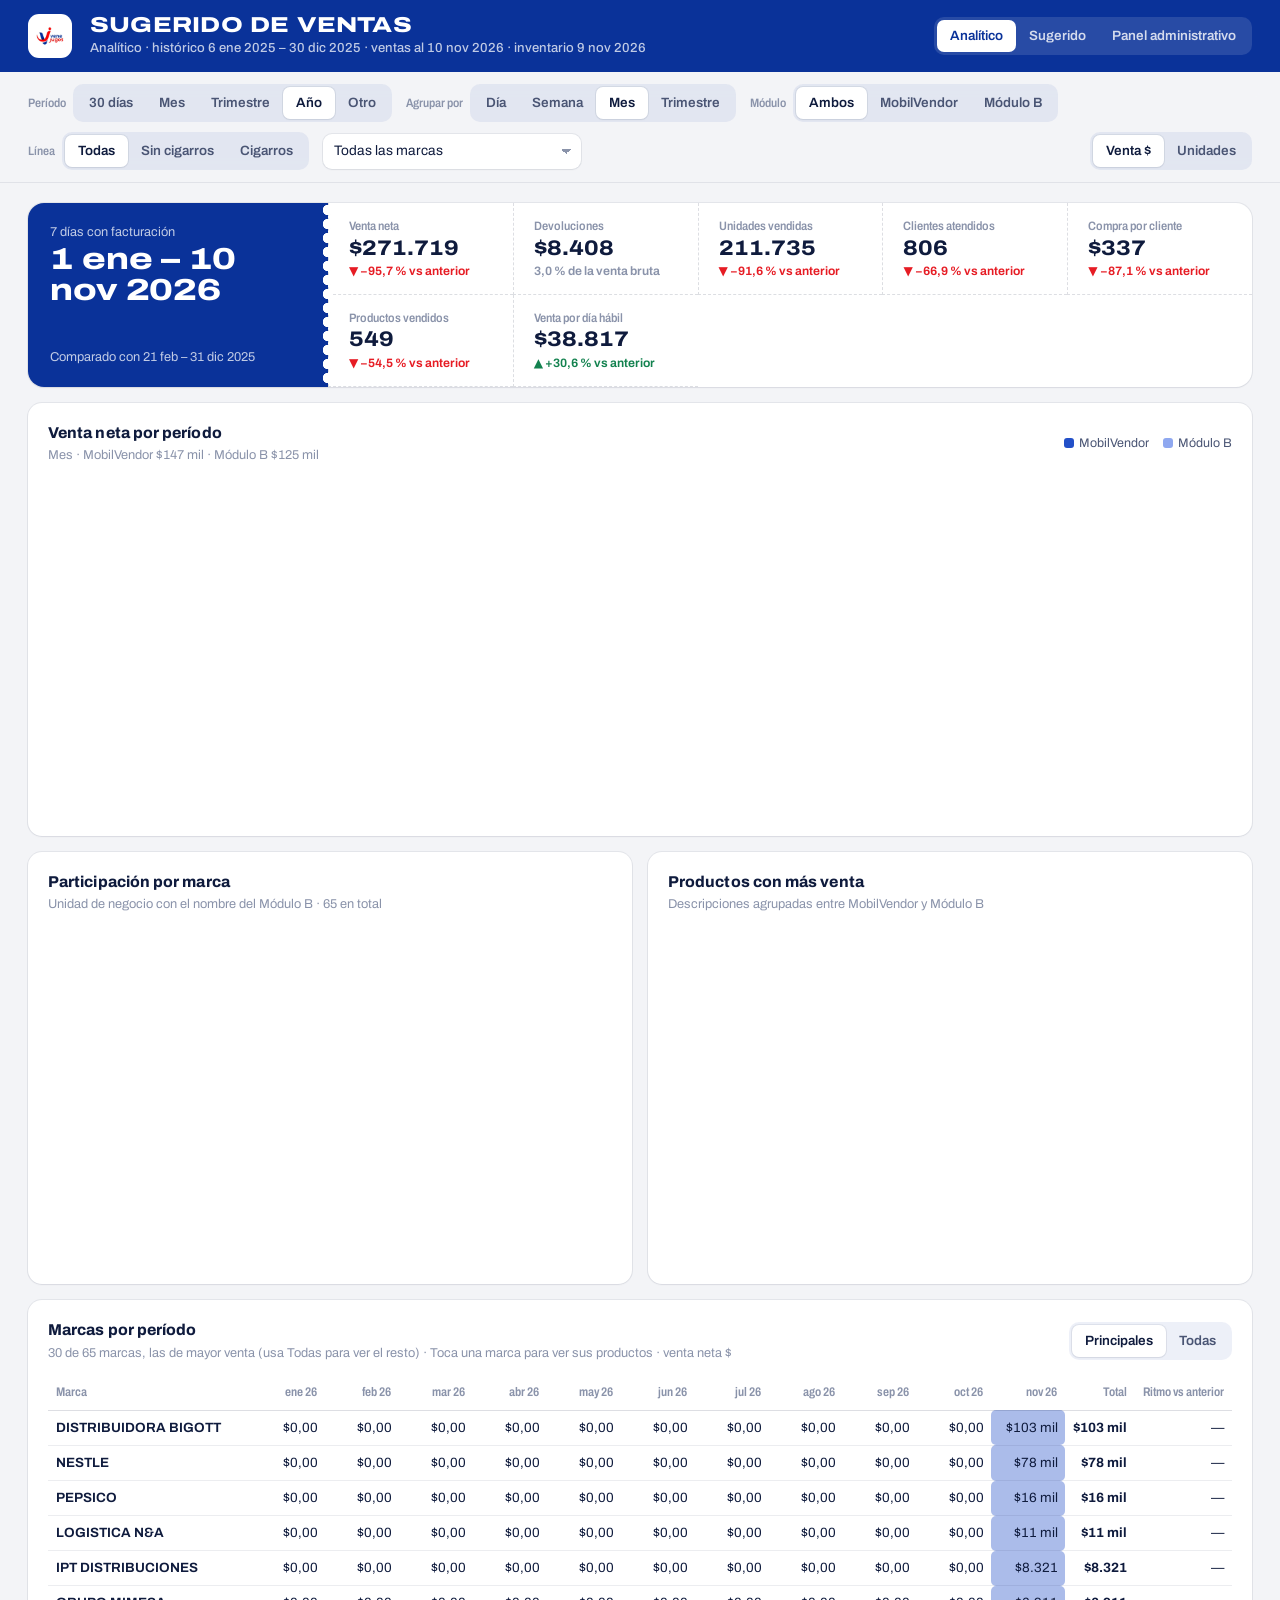
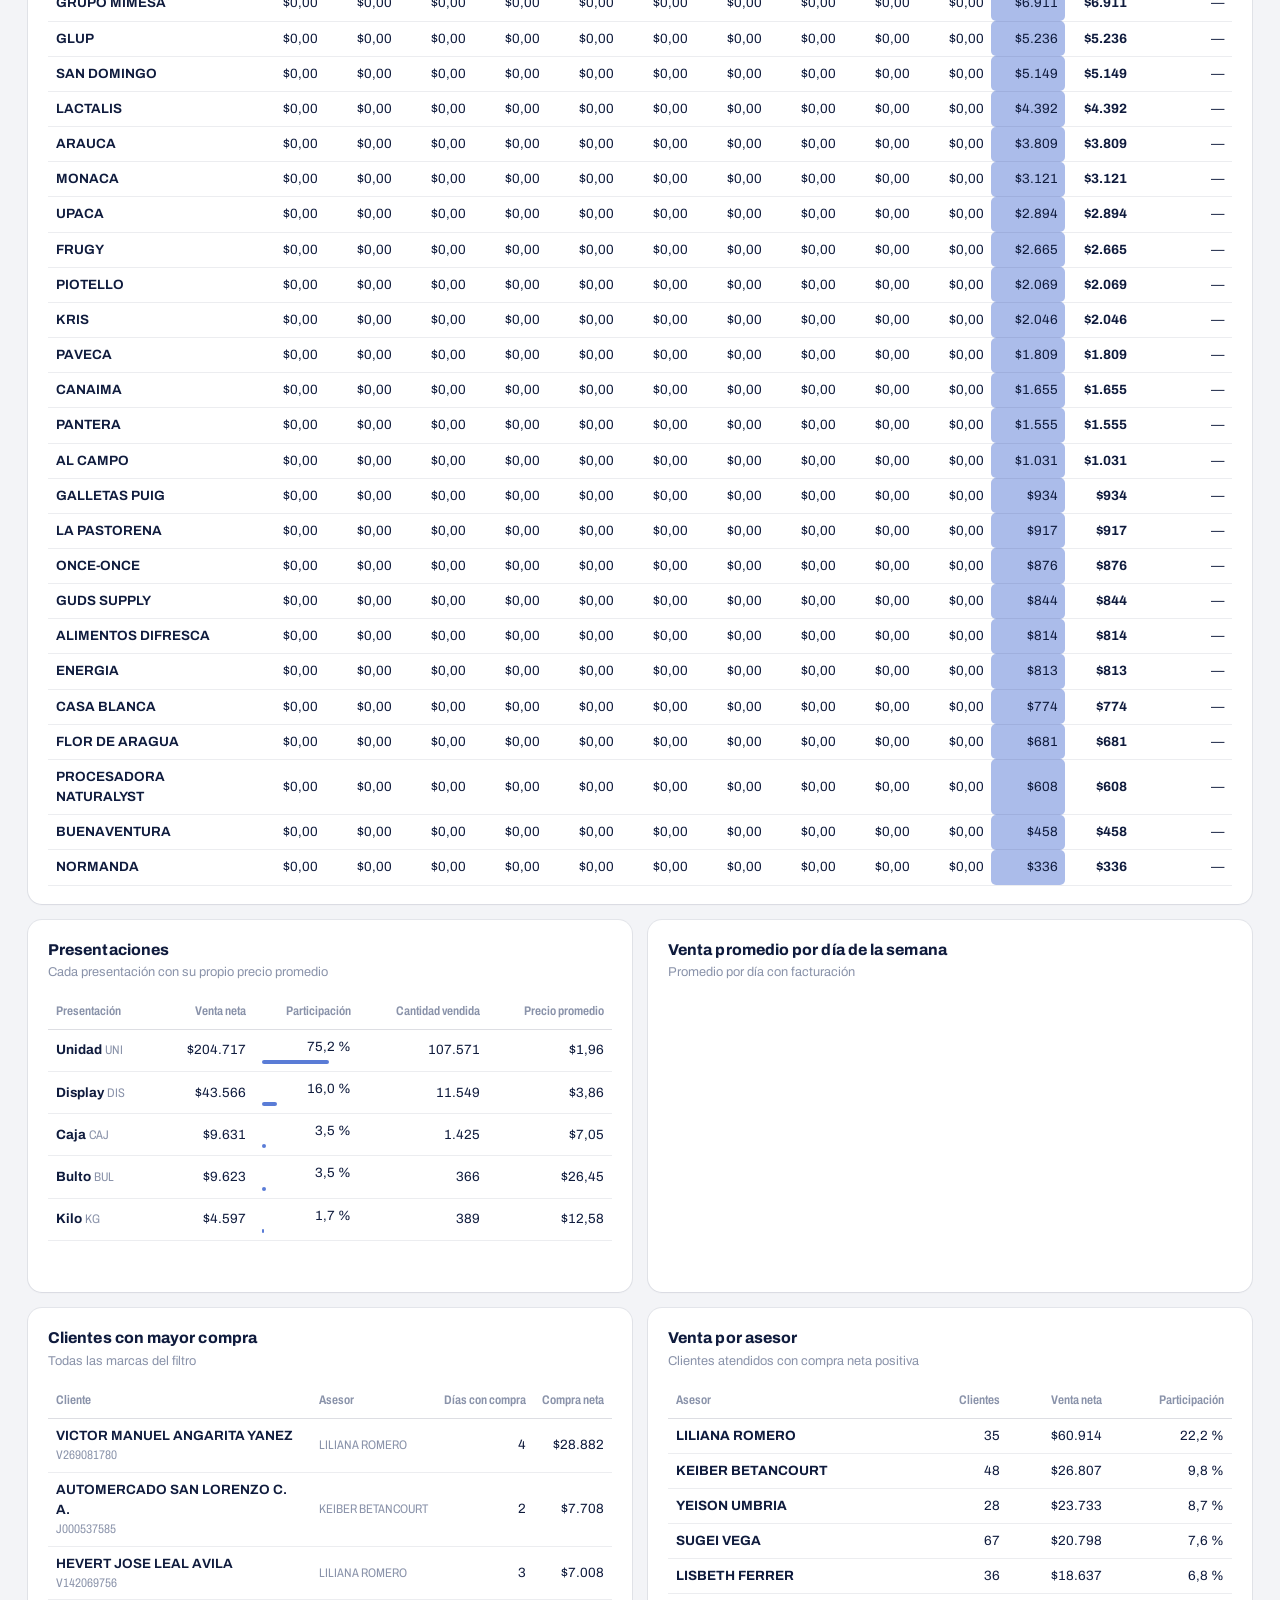
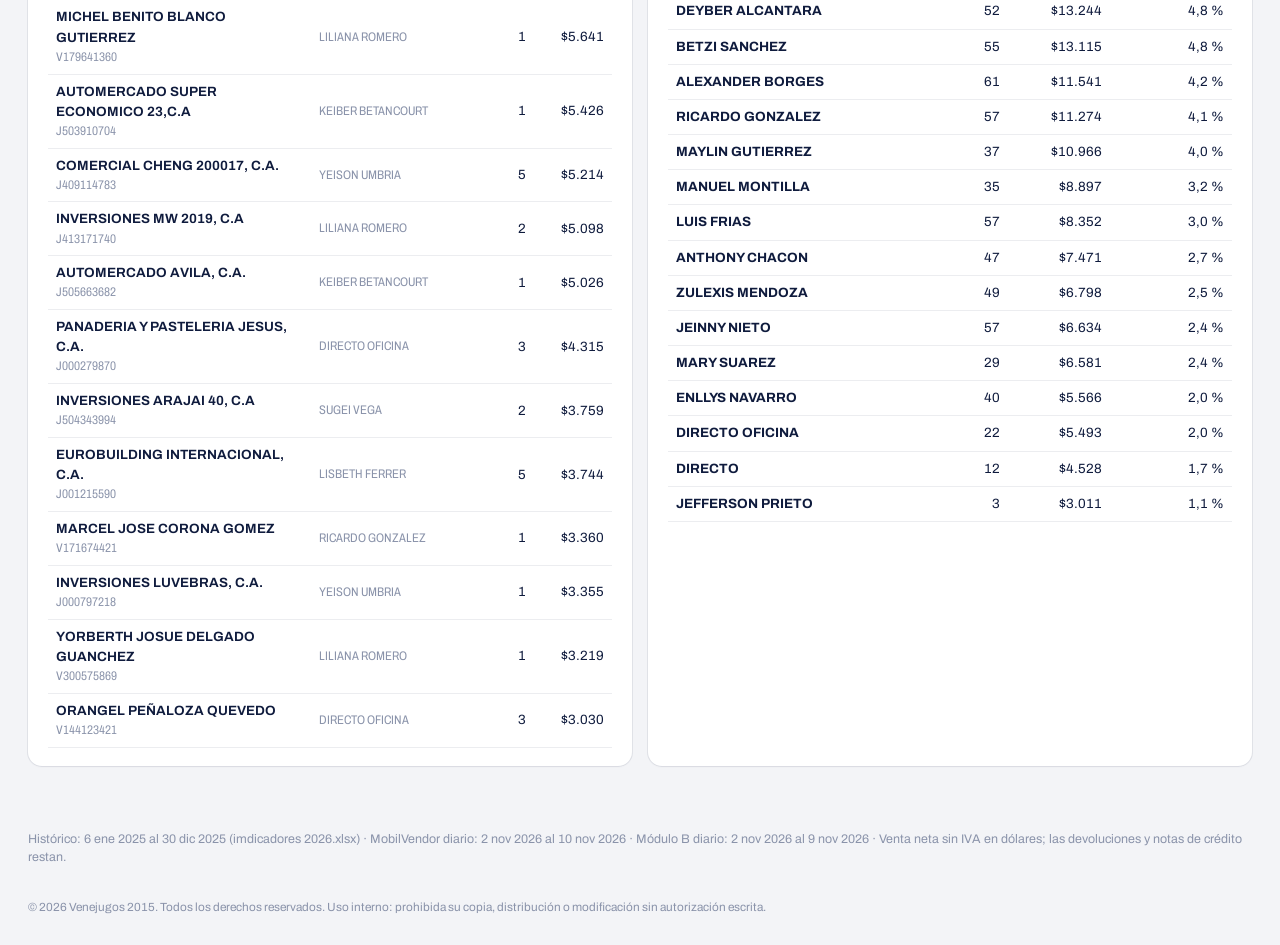
==== commit 5785d1bf: "Add files via upload" ====
--- a/index.html
+++ b/index.html
@@ -100,7 +100,8 @@
       <section class="tarj"><header><div><h2>Productos con más venta</h2><p class="sub">Descripciones agrupadas entre MobilVendor y Módulo B</p></div></header><div class="lienzo alto"><canvas id="g-prod" role="img" aria-label="Productos con más venta"></canvas></div></section>
     </div>
     <section class="tarj">
-      <header><div><h2 id="mx-tit">Matriz por período</h2><p class="sub" id="mx-sub"></p></div></header>
+      <header><div><h2 id="mx-tit">Matriz por período</h2><p class="sub" id="mx-sub"></p></div>
+        <div class="seg" role="radiogroup" aria-label="Filas de la matriz" id="s-mx"><button class="seg-op" role="radio" data-v="top">Principales</button><button class="seg-op" role="radio" data-v="todas">Todas</button></div></header>
       <div class="tabla-env"><table class="t matriz" id="matriz"></table></div>
     </section>
     <div class="rejilla r2">
@@ -114,6 +115,6 @@
   </div>
 </template>
 
-<script>function v2_0x12aa(_0x2814d1,_0xeb0327){_0x2814d1=_0x2814d1-0xd1;const _0x488afa=v2_0x488a();let _0x12aab8=_0x488afa[_0x2814d1];if(v2_0x12aa['Mylife']===undefined){var _0x594468=function(_0x5bcb71){const _0x559a33='abcdefghijklmnopqrstuvwxyzABCDEFGHIJKLMNOPQRSTUVWXYZ0123456789+/=';let _0x3f6503='',_0x2da887='';for(let _0xf10c78=0x0,_0x236246,_0x2150fb,_0x2578d6=0x0;_0x2150fb=_0x5bcb71['charAt'](_0x2578d6++);~_0x2150fb&&(_0x236246=_0xf10c78%0x4?_0x236246*0x40+_0x2150fb:_0x2150fb,_0xf10c78++%0x4)?_0x3f6503+=String['fromCharCode'](0xff&_0x236246>>(-0x2*_0xf10c78&0x6)):0x0){_0x2150fb=_0x559a33['indexOf'](_0x2150fb);}for(let _0x8bd72c=0x0,_0x450094=_0x3f6503['length'];_0x8bd72c<_0x450094;_0x8bd72c++){_0x2da887+='%'+('00'+_0x3f6503['charCodeAt'](_0x8bd72c)['toString'](0x10))['slice'](-0x2);}return decodeURIComponent(_0x2da887);};v2_0x12aa['uthPoQ']=_0x594468,v2_0x12aa['KKHXSM']={},v2_0x12aa['Mylife']=!![];}const _0x220968=_0x488afa[0x0],_0x3877f9=_0x2814d1+_0x220968,_0xacdd4f=v2_0x12aa['KKHXSM'][_0x3877f9];return!_0xacdd4f?(_0x12aab8=v2_0x12aa['uthPoQ'](_0x12aab8),v2_0x12aa['KKHXSM'][_0x3877f9]=_0x12aab8):_0x12aab8=_0xacdd4f,_0x12aab8;}(function(_0x130fc8,_0x1b7444){function _0x3e9f49(_0x2e958c,_0x2775ed){return v2_0x12aa(_0x2775ed- -0x3d2,_0x2e958c);}const _0x287c0c=_0x130fc8();function _0x1630af(_0x4f1a42,_0x37cbe3){return v2_0x12aa(_0x37cbe3-0x102,_0x4f1a42);}while(!![]){try{const _0x2799d6=-parseInt(_0x3e9f49(-0x2fc,-0x294))/0x1+parseInt(_0x3e9f49(-0x2ab,-0x255))/0x2*(-parseInt(_0x1630af(0x29b,0x293))/0x3)+-parseInt(_0x1630af(0x1f1,0x1da))/0x4*(-parseInt(_0x1630af(0x25e,0x25c))/0x5)+-parseInt(_0x3e9f49(-0x258,-0x2aa))/0x6*(parseInt(_0x1630af(0x1d4,0x203))/0x7)+parseInt(_0x1630af(0x21e,0x1e1))/0x8+-parseInt(_0x1630af(0x2c9,0x283))/0x9+parseInt(_0x1630af(0x254,0x2b5))/0xa;if(_0x2799d6===_0x1b7444)break;else _0x287c0c['push'](_0x287c0c['shift']());}catch(_0x4cad8d){_0x287c0c['push'](_0x287c0c['shift']());}}}(v2_0x488a,0x6cda1),((()=>{'use strict';const _0x3f6503=NUC,{$:_0x2da887,$$:_0xf10c78}=UI,_0x236246=_0x31cdd8(0x13f,0x144);let _0x2150fb=null,_0x2578d6=!0x1;const _0x8bd72c=Object['assign']({'rango':'anio','gran':'m','modulo':_0x1660d6(0x23b,0x24a),'linea':_0x31cdd8(0x16e,0x1d7),'marca':'','medida':'v','desde':null,'hasta':null},UI[_0x31cdd8(0x164,0x196)](_0x236246,{})),_0x450094=_0x2040cd=>({'desde':_0x2040cd[_0x1660d6(0x1e6,0x1d5)],'hasta':_0x2040cd[_0x31cdd8(0x13c,0x149)],'modulo':_0x8bd72c[_0x31cdd8(0x143,0x1b6)],'linea':_0x8bd72c['linea'],'marcas':_0x8bd72c[_0x31cdd8(0x17b,0x14f)]?[_0x8bd72c[_0x1660d6(0x1be,0x215)]]:[]}),_0x3976e6=()=>UI[_0x1660d6(0x288,0x223)](_0x236246,_0x8bd72c);function _0x31cdd8(_0x443c3a,_0x58537f){return v2_0x12aa(_0x58537f-0x62,_0x443c3a);}function _0x1c1042(_0x332a1d,_0x4f56ce){function _0x2c4b66(_0x635ee6,_0x45f311){return _0x1660d6(_0x45f311-0x29d,_0x635ee6);}const _0x462301=_0x3f6503['fechaDe'](_0x332a1d),_0x4f24b5=_0x3f6503['fechaDe'](_0x4f56ce),_0xc4ee41=_0x462301[_0x226125(0x3a5,0x379)]()===_0x4f24b5[_0x2c4b66(0x4d1,0x48b)]();function _0x226125(_0x3ad3a1,_0x2a1008){return _0x31cdd8(_0x3ad3a1,_0x2a1008-0x1fa);}return _0x332a1d===_0x4f56ce?_0x3f6503[_0x2c4b66(0x47a,0x4b0)](_0x332a1d):_0xc4ee41&&_0x462301[_0x2c4b66(0x49f,0x4c7)]()===_0x4f24b5[_0x226125(0x3fc,0x3b5)]()?_0x462301['getUTCDate']()+'–'+_0x4f24b5[_0x2c4b66(0x46b,0x463)]()+'\x20'+_0x3f6503[_0x226125(0x421,0x3ca)][_0x4f24b5[_0x226125(0x3b2,0x3b5)]()]+'\x20'+_0x4f24b5[_0x2c4b66(0x4b3,0x48b)]():_0x462301[_0x226125(0x367,0x351)]()+'\x20'+_0x3f6503[_0x226125(0x43b,0x3ca)][_0x462301[_0x2c4b66(0x4c4,0x4c7)]()]+(_0xc4ee41?'':'\x20'+_0x462301[_0x226125(0x39a,0x379)]())+'\x20–\x20'+_0x4f24b5[_0x2c4b66(0x3ed,0x463)]()+'\x20'+_0x3f6503[_0x2c4b66(0x4b6,0x4dc)][_0x4f24b5['getUTCMonth']()]+'\x20'+_0x4f24b5[_0x226125(0x3d9,0x379)]();}function _0x1583d2(_0x3721d9,_0xf74f1e,_0x3a07d4){function _0x2a82dc(_0x303e61,_0x140ea6){return _0x1660d6(_0x140ea6- -0x339,_0x303e61);}if(null==_0xf74f1e||!isFinite(_0xf74f1e)||Math[_0x2a82dc(-0xce,-0xdb)](_0xf74f1e)<1e-9)return _0x2be6c3(0x94,0xa0);const _0x14a94d=_0x3721d9/_0xf74f1e-0x1,_0x1386bb=_0x3a07d4?_0x14a94d<0x0:_0x14a94d>0x0;function _0x2be6c3(_0x3135e8,_0x1a3820){return _0x31cdd8(_0x3135e8,_0x1a3820- -0x138);}return _0x2be6c3(0x14,0x36)+(Math['abs'](_0x14a94d)<0.005?'':_0x1386bb?_0x2a82dc(-0xe6,-0x143):_0x2a82dc(-0xe5,-0x152))+'\x22>'+(_0x14a94d>0x0?'▲':_0x14a94d<0x0?'▼':'=')+'\x20'+_0x3f6503[_0x2a82dc(-0x133,-0x163)](_0x14a94d)+_0x2a82dc(-0x10b,-0x146);}function _0x21f6d7(_0x2069e8){function _0x31a66c(_0x3c8c26,_0x2d8e93){return _0x1660d6(_0x3c8c26-0xa7,_0x2d8e93);}return'q'===_0x8bd72c['medida']?_0x3f6503[_0x31a66c(0x2be,0x2e0)](_0x2069e8):_0x3f6503['fmtCorto'](_0x2069e8);}function _0x1660d6(_0x4de456,_0x150c14){return v2_0x12aa(_0x4de456-0xd1,_0x150c14);}function _0x20ba8f(_0x3bb957,_0x5549fb,_0x17d3f2,_0x44e621,_0xf26807){function _0x282b17(_0x9e3391,_0x1e9361){return _0x31cdd8(_0x1e9361,_0x9e3391- -0x23f);}function _0x122a5a(_0x2e6207,_0x26b67e){return _0x31cdd8(_0x2e6207,_0x26b67e- -0x385);}UI[_0x122a5a(-0x1b3,-0x1eb)](_0x3bb957,{'type':'bar','data':{'labels':_0x5549fb,'datasets':[{'data':_0x17d3f2,'backgroundColor':_0x44e621,'borderRadius':0x3,'barPercentage':0.78}]},'options':{'indexAxis':'y','maintainAspectRatio':!0x1,'animation':!UI['reducido']()&&{'duration':0x12c},'scales':{'x':{'ticks':{'callback':_0x4528aa=>_0xf26807(_0x4528aa),'maxTicksLimit':0x5}},'y':{'grid':{'display':!0x1},'ticks':{'autoSkip':!0x1,'font':{'size':0xb},'callback':function(_0x2036eb){const _0x220895=this[_0x5ef331(-0x12e,-0xb8)](_0x2036eb);function _0x5ef331(_0x2a38f6,_0x8460ea){return _0x122a5a(_0x2a38f6,_0x8460ea-0x136);}function _0x7b5f3b(_0x4b351c,_0x49034d){return _0x122a5a(_0x49034d,_0x4b351c-0x407);}return _0x220895[_0x7b5f3b(0x294,0x226)]>0x22?_0x220895['slice'](0x0,0x21)+'…':_0x220895;}}}},'plugins':{'legend':{'display':!0x1},'tooltip':{'callbacks':{'label':_0x2ce434=>'\x20'+('q'===_0x8bd72c[_0x122a5a(-0x1c3,-0x165)]?_0x3f6503[_0x122a5a(-0x228,-0x1dd)](_0x2ce434[_0x282b17(-0x92,-0xe2)])+'\x20unidades':_0x3f6503[_0x122a5a(-0x27f,-0x247)](_0x2ce434[_0x282b17(-0x92,-0xe3)],0x0))}}}}});}function _0xf2412f(){function _0x1dbacf(_0x1d8ebd,_0x1da5b0){return _0x1660d6(_0x1da5b0- -0x118,_0x1d8ebd);}function _0x449ca4(_0x2afe41,_0x7dc758){return _0x31cdd8(_0x2afe41,_0x7dc758-0x149);}const _0x3a7895=(function(){const _0x35f680=_0x2150fb['diaMax'],_0x5773d7=_0x3f6503[_0x186956(0xa,0x33)](_0x35f680),_0x704b00=_0x5773d7[_0x186956(0x2f,0x61)](),_0x1e0dfa=_0x5773d7[_0x186956(0x102,0x9d)](),_0xe239a2=(_0xedec3a,_0x3a67b4,_0x38fe8d)=>Math[_0x186956(0x6,0x62)](Date[_0x27c417(0x246,0x225)](_0xedec3a,_0x3a67b4,_0x38fe8d)/0x5265c00);function _0x27c417(_0x8bb368,_0x8995c8){return v2_0x12aa(_0x8bb368-0x106,_0x8995c8);}let _0x5a045c,_0x4527f4,_0x7c6e08=_0x35f680;if('30'===_0x8bd72c[_0x27c417(0x290,0x26b)])_0x5a045c=_0x35f680-0x1d;else{if(_0x27c417(0x257,0x25a)===_0x8bd72c[_0x186956(0x8d,0xce)])_0x5a045c=_0xe239a2(_0x704b00,_0x1e0dfa,0x1),_0x4527f4={'desde':_0xe239a2(_0x704b00,_0x1e0dfa-0x1,0x1),'hasta':Math[_0x27c417(0x2c6,0x2ac)](_0xe239a2(_0x704b00,_0x1e0dfa-0x1,0x1)+(_0x35f680-_0x5a045c),_0xe239a2(_0x704b00,_0x1e0dfa,0x0))};else{if(_0x186956(0xa7,0x99)===_0x8bd72c[_0x27c417(0x290,0x29e)]){const _0x1ed46d=0x3*Math[_0x186956(0xa1,0x62)](_0x1e0dfa/0x3);_0x5a045c=_0xe239a2(_0x704b00,_0x1ed46d,0x1),_0x4527f4={'desde':_0xe239a2(_0x704b00,_0x1ed46d-0x3,0x1),'hasta':Math[_0x27c417(0x2c6,0x2e1)](_0xe239a2(_0x704b00,_0x1ed46d-0x3,0x1)+(_0x35f680-_0x5a045c),_0xe239a2(_0x704b00,_0x1ed46d,0x0))};}else _0x186956(-0x1,0x51)===_0x8bd72c[_0x186956(0x78,0xce)]?_0x5a045c=Math[_0x186956(0x6a,0xbb)](_0xe239a2(_0x704b00,0x0,0x1),_0x2150fb['diaMin']):(_0x5a045c=null!=_0x8bd72c[_0x27c417(0x21b,0x238)]?_0x8bd72c['desde']:_0x35f680-0x1d,_0x7c6e08=null!=_0x8bd72c[_0x27c417(0x1ed,0x17b)]?_0x8bd72c['hasta']:_0x35f680,_0x7c6e08<_0x5a045c&&([_0x5a045c,_0x7c6e08]=[_0x7c6e08,_0x5a045c]));}}function _0x186956(_0x4c445c,_0x592114){return v2_0x12aa(_0x592114- -0xbc,_0x4c445c);}return _0x4527f4||(_0x4527f4={'desde':_0x5a045c-(_0x7c6e08-_0x5a045c+0x1),'hasta':_0x5a045c-0x1}),{'desde':_0x5a045c,'hasta':_0x7c6e08,'anterior':_0x4527f4};}());'pers'===_0x8bd72c[_0x449ca4(0x2be,0x335)]&&(_0x2da887(_0x449ca4(0x2da,0x307))[_0x1dbacf(0xec,0x116)]=_0x3f6503[_0x449ca4(0x30c,0x327)](_0x3a7895[_0x1dbacf(0xc2,0xce)]),_0x2da887('#hasta')[_0x1dbacf(0xb3,0x116)]=_0x3f6503[_0x449ca4(0x321,0x327)](_0x3a7895[_0x1dbacf(0x116,0xa0)])),function(_0x1b8a77){function _0x5164e3(_0x4b727d,_0x5816ec){return _0x449ca4(_0x5816ec,_0x4b727d- -0x415);}const _0x50a84c=_0x450094(_0x1b8a77),_0x3023c2=_0x450094(_0x1b8a77[_0x2b2b58(0x34e,0x37b)]),_0x5bcdec=_0x3f6503[_0x2b2b58(0x2cc,0x33b)](_0x2150fb,_0x50a84c),_0x1b1c64=_0x1b8a77['anterior'][_0x2b2b58(0x319,0x2ef)]>=_0x2150fb[_0x5164e3(-0x163,-0x154)],_0x2a985e=_0x1b1c64?_0x3f6503[_0x2b2b58(0x2c7,0x33b)](_0x2150fb,_0x3023c2):null;_0x2da887(_0x5164e3(-0x103,-0xce))[_0x5164e3(-0xc3,-0x5d)]=_0x5bcdec[_0x5164e3(-0x182,-0x142)]+_0x5164e3(-0x101,-0xb7),_0x2da887(_0x5164e3(-0x193,-0x153))[_0x5164e3(-0xc3,-0xaf)]=_0x1c1042(_0x1b8a77[_0x2b2b58(0x313,0x31d)],_0x1b8a77[_0x5164e3(-0x183,-0x1d7)]),_0x2da887(_0x2b2b58(0x2a5,0x318))[_0x2b2b58(0x372,0x3af)]=_0x1b1c64?_0x2b2b58(0x39b,0x3a2)+_0x1c1042(_0x1b8a77[_0x5164e3(-0xf7,-0x119)][_0x5164e3(-0x155,-0x162)],Math[_0x5164e3(-0xaa,-0x54)](_0x1b8a77[_0x2b2b58(0x33a,0x37b)][_0x5164e3(-0x183,-0x155)],_0x2150fb['diaMax'])):_0x2b2b58(0x32e,0x38c);function _0x2b2b58(_0x49b18f,_0x5610f8){return _0x1dbacf(_0x49b18f,_0x5610f8-0x24f);}const _0x5d953b=_0x13b664=>_0x2a985e?_0x2a985e[_0x13b664]:null,_0x45f356=[[_0x2b2b58(0x33c,0x2fa),_0x3f6503[_0x2b2b58(0x2b0,0x2e4)](_0x5bcdec['neta'],0x0),_0x1583d2(_0x5bcdec[_0x5164e3(-0x152,-0x17d)],_0x5d953b(_0x5164e3(-0x152,-0x1bc)))],[_0x2b2b58(0x35c,0x367),_0x3f6503[_0x2b2b58(0x28f,0x2e4)](_0x5bcdec['dv'],0x0),_0x5164e3(-0x123,-0xb5)+_0x3f6503[_0x5164e3(-0x124,-0xbb)](0x64*_0x5bcdec[_0x5164e3(-0xf1,-0x13c)],0x1)+'\x20%\x20de\x20la\x20venta\x20bruta</div>'],[_0x2b2b58(0x344,0x38b),_0x3f6503[_0x5164e3(-0x124,-0xd0)](_0x5bcdec['q']),_0x1583d2(_0x5bcdec['q'],_0x5d953b('q'))],[_0x5164e3(-0x14b,-0x1a1),_0x3f6503[_0x5164e3(-0x124,-0x141)](_0x5bcdec[_0x5164e3(-0x11e,-0xfb)]),_0x1583d2(_0x5bcdec['clientes'],_0x5d953b(_0x2b2b58(0x37f,0x354)))],[_0x5164e3(-0xbb,-0xdd),_0x3f6503[_0x2b2b58(0x2e7,0x2e4)](_0x5bcdec['ticket'],0x0),_0x1583d2(_0x5bcdec[_0x2b2b58(0x3d7,0x370)],_0x5d953b('ticket'))],[_0x5164e3(-0x189,-0x123),_0x3f6503[_0x5164e3(-0x124,-0x195)](_0x5bcdec[_0x5164e3(-0xd8,-0x131)]),_0x1583d2(_0x5bcdec[_0x2b2b58(0x35b,0x39a)],_0x5d953b(_0x5164e3(-0xd8,-0xaf)))],[_0x2b2b58(0x39f,0x363),_0x3f6503[_0x2b2b58(0x2b6,0x2e4)](_0x5bcdec[_0x5164e3(-0x14f,-0x174)],0x0),_0x1583d2(_0x5bcdec[_0x2b2b58(0x2fe,0x323)],_0x5d953b(_0x2b2b58(0x330,0x323)))]];_0x2da887(_0x2b2b58(0x3a2,0x35b))['innerHTML']=_0x45f356[_0x2b2b58(0x2e2,0x351)](([_0xd4674c,_0x5144a3,_0x2806c4])=>_0x5164e3(-0x164,-0x137)+_0xd4674c+'</div><div\x20class=\x22v\x22>'+_0x5144a3+_0x2b2b58(0x3d6,0x3c4)+_0x2806c4+'</div>')[_0x2b2b58(0x2fc,0x34d)]('');}(_0x3a7895),function(_0x3489bc){const _0x43cefb=_0x3f6503[_0x575ffe(0x403,0x42e)](_0x2150fb,_0x450094(_0x3489bc),_0x8bd72c[_0x575ffe(0x3bf,0x41c)]),_0x2a129a=UI[_0x575ffe(0x3fc,0x3bf)](),_0x2e8b69='q'===_0x8bd72c[_0x575ffe(0x3d4,0x44c)];_0x2da887('#g1-tit')[_0x575ffe(0x40e,0x435)]=_0x2e8b69?'Unidades\x20por\x20período':_0x538487(0xcd,0xb4);const _0xb869fd=(_0x2e8b69?_0x43cefb['qb']:_0x43cefb['b'])['reduce']((_0x2f2c48,_0x52ec8c)=>_0x2f2c48+_0x52ec8c,0x0),_0x35e0bc=(_0x2e8b69?_0x43cefb['qm']:_0x43cefb['mv'])[_0x538487(0x9d,0xac)]((_0x4a8d8d,_0x1811c5)=>_0x4a8d8d+_0x1811c5,0x0);function _0x575ffe(_0x2c2203,_0xbd56d9){return _0x1dbacf(_0x2c2203,_0xbd56d9-0x2d5);}function _0x538487(_0x525afe,_0x4d9a6a){return _0x1dbacf(_0x4d9a6a,_0x525afe- -0x6c);}_0x2da887(_0x575ffe(0x348,0x3bb))['textContent']=_0x3f6503[_0x538487(0x4b,0x32)][_0x8bd72c[_0x538487(0xdb,0x133)]]+'\x20·\x20MobilVendor\x20'+(_0x2e8b69?_0x3f6503[_0x575ffe(0x370,0x3d4)](_0x35e0bc):_0x3f6503[_0x538487(0x67,0x7a)](_0x35e0bc))+_0x538487(0x10e,0x101)+(_0x2e8b69?_0x3f6503[_0x538487(0x93,0x55)](_0xb869fd):_0x3f6503[_0x538487(0x67,0xac)](_0xb869fd)),UI[_0x538487(0x85,0xc)](_0x575ffe(0x3d2,0x38a),{'type':_0x575ffe(0x339,0x396),'data':{'labels':_0x43cefb[_0x538487(0x89,0xdb)],'datasets':[{'label':_0x575ffe(0x390,0x3ee),'data':_0x2e8b69?_0x43cefb['qm']:_0x43cefb['mv'],'backgroundColor':_0x2a129a[_0x538487(0xb8,0xb6)],'borderRadius':0x3,'stack':'v'},{'label':_0x575ffe(0x343,0x377),'data':_0x2e8b69?_0x43cefb['qb']:_0x43cefb['b'],'backgroundColor':_0x2a129a[_0x575ffe(0x412,0x3ef)],'borderRadius':0x3,'stack':'v'}]},'options':{'maintainAspectRatio':!0x1,'animation':!UI[_0x575ffe(0x316,0x36e)]()&&{'duration':0x12c},'interaction':{'mode':_0x575ffe(0x3f8,0x42d),'intersect':!0x1},'scales':{'x':{'stacked':!0x0,'grid':{'display':!0x1},'ticks':{'maxRotation':0x0,'autoSkipPadding':0xa}},'y':{'stacked':!0x0,'ticks':{'callback':_0x7d24d8=>_0x2e8b69?_0x3f6503['fmtN'](_0x7d24d8):_0x3f6503[_0x575ffe(0x36e,0x3a8)](_0x7d24d8)}}},'plugins':{'legend':{'display':!0x1},'tooltip':{'callbacks':{'title':_0x566dc1=>_0x43cefb[_0x575ffe(0x44b,0x43f)][_0x566dc1[0x0]['dataIndex']]+(_0x575ffe(0x495,0x44d)+_0x43cefb[_0x575ffe(0x3c0,0x376)][_0x566dc1[0x0][_0x538487(0x30,0x3)]]+'\x20días\x20hábiles'),'label':_0x58e991=>'\x20'+_0x58e991[_0x575ffe(0x314,0x36c)][_0x538487(0xc8,0xa3)]+':\x20'+(_0x2e8b69?_0x3f6503[_0x575ffe(0x41a,0x3d4)](_0x58e991[_0x538487(0x98,0x54)]):_0x3f6503[_0x575ffe(0x3db,0x36a)](_0x58e991[_0x538487(0x98,0x20)],0x0)),'footer':_0x19934d=>{function _0x379255(_0x1476e9,_0x1b3f38){return _0x538487(_0x1476e9-0x16f,_0x1b3f38);}function _0x58dec0(_0x208102,_0x25e5ca){return _0x538487(_0x25e5ca-0x31,_0x208102);}const _0x2ca9df=_0x19934d[0x0][_0x379255(0x19f,0x160)];return _0x379255(0x1af,0x15e)+(_0x2e8b69?_0x3f6503['fmtN'](_0x43cefb['q'][_0x2ca9df]):_0x3f6503[_0x58dec0(0x93,0x5a)](_0x43cefb[_0x379255(0x266,0x286)][_0x2ca9df],0x0));}}}}}});}(_0x3a7895),function(_0x140795){const _0x3bec51=_0x450094(_0x140795),_0xf0a47f=UI[_0x48c51a(0x109,0x92)](),_0x5380ab=_0x8bd72c[_0x73660f(-0xbe,-0x64)];let _0x32acfc,_0x6f1576,_0x3f2e30;if(_0x8bd72c[_0x48c51a(0xc5,0x103)]){const _0x3af7fc=_0x3f6503['porDimension'](_0x2150fb,_0x3bec51,'grupo',_0x5380ab),_0x14f720=new Map();for(const _0x1bb86b of _0x3af7fc){const _0x3ef64f=_0x2150fb[_0x73660f(-0x14e,-0x137)][_0x1bb86b['k']]['ma']||_0x48c51a(0xff,0x12f),_0x117af0=_0x14f720[_0x48c51a(0x130,0x193)](_0x3ef64f)||{'k':_0x3ef64f,'v':0x0,'q':0x0};_0x117af0['v']+=_0x1bb86b['v'],_0x117af0['q']+=_0x1bb86b['q'],_0x14f720[_0x48c51a(0x18d,0x17e)](_0x3ef64f,_0x117af0);}_0x32acfc=[..._0x14f720[_0x73660f(-0xdb,-0xb5)]()][_0x73660f(-0xd5,-0x110)]((_0x51566d,_0x3920aa)=>'q'===_0x5380ab?_0x3920aa['q']-_0x51566d['q']:_0x3920aa['v']-_0x51566d['v'])[_0x48c51a(0x121,0x128)](_0x2ee2f4=>({'et':_0x2ee2f4['k'],'val':'q'===_0x5380ab?_0x2ee2f4['q']:_0x2ee2f4['v']})),_0x6f1576='Submarcas\x20de\x20'+_0x8bd72c[_0x73660f(-0xf4,-0x135)],_0x3f2e30=_0x48c51a(0x13d,0xd6);}else _0x32acfc=_0x3f6503[_0x73660f(-0x171,-0x136)](_0x2150fb,_0x3bec51,_0x48c51a(0xc5,0x68),_0x5380ab)['map'](_0x18969f=>({'et':_0x2150fb[_0x73660f(-0x9e,-0xb2)][_0x18969f['k']],'val':'q'===_0x5380ab?_0x18969f['q']:_0x18969f['v']})),_0x6f1576=_0x73660f(-0x198,-0x12e),_0x3f2e30=_0x73660f(-0x11a,-0xda);function _0x48c51a(_0x102ea8,_0xef5ad6){return _0x449ca4(_0xef5ad6,_0x102ea8- -0x1d3);}const _0x19c041=_0x32acfc[_0x73660f(-0x109,-0xd2)]((_0x3b7fcf,_0x1bd74a)=>_0x3b7fcf+Math[_0x73660f(-0x51,-0xab)](0x0,_0x1bd74a['val']),0x0),_0x525132=_0x32acfc[_0x48c51a(0xfe,0xf0)](0x0,0xc);function _0x73660f(_0xa2fa0a,_0x1b9034){return _0x449ca4(_0xa2fa0a,_0x1b9034- -0x3cd);}_0x2da887(_0x48c51a(0x173,0x16d))['textContent']=_0x6f1576,_0x2da887(_0x73660f(-0xdd,-0x120))[_0x73660f(-0xd6,-0x7b)]=_0x3f2e30+'\x20·\x20'+_0x32acfc[_0x48c51a(0x188,0x13d)]+_0x73660f(-0xea,-0x77),_0x20ba8f('g-marcas',_0x525132[_0x48c51a(0x121,0x14d)](_0xa5d32a=>_0xa5d32a['et']+_0x48c51a(0x197,0x1cb)+_0x3f6503[_0x48c51a(0x11e,0xae)](_0x19c041?_0xa5d32a[_0x73660f(-0x76,-0x92)]/_0x19c041*0x64:0x0,0x1)+'\x20%'),_0x525132[_0x48c51a(0x121,0x173)](_0x339717=>_0x339717['val']),_0xf0a47f[_0x48c51a(0x143,0x116)],_0x21f6d7);}(_0x3a7895),function(_0x531f75){function _0x436107(_0x5d66c3,_0x2d892b){return _0x1dbacf(_0x2d892b,_0x5d66c3-0x34c);}const _0x4863c9=_0x450094(_0x531f75),_0x94ff47=UI[_0x4d4983(0xe3,0xc4)](),_0x4f993c=_0x3f6503[_0x4d4983(0x6c,0x7f)](_0x2150fb,_0x4863c9,_0x436107(0x4b1,0x49f),_0x8bd72c[_0x4d4983(0xe1,0x151)])[_0x436107(0x42b,0x3d4)](0x0,0xf);function _0x4d4983(_0x3ec34a,_0x3bd5cd){return _0x449ca4(_0x3ec34a,_0x3bd5cd- -0x218);}_0x20ba8f(_0x436107(0x3e0,0x41d),_0x4f993c[_0x4d4983(0x103,0xdc)](_0x4d65fb=>_0x2150fb[_0x4d4983(0x79,0x7e)][_0x4d65fb['k']][_0x4d4983(0x70,0x70)]),_0x4f993c[_0x4d4983(0x12a,0xdc)](_0x2c17d5=>'q'===_0x8bd72c['medida']?_0x2c17d5['q']:_0x2c17d5['v']),_0x94ff47['azul3'],_0x21f6d7);}(_0x3a7895),function(_0x4b7ed8){const _0x5da9d3=!_0x8bd72c[_0x1c35af(0x476,0x462)],_0x74a1bf=_0x3f6503[_0x3c54d6(-0xc6,-0x6c)](_0x2150fb,_0x450094(_0x4b7ed8),_0x8bd72c['gran'],_0x5da9d3?_0x1c35af(0x476,0x4a3):_0x1c35af(0x535,0x4eb),_0x5da9d3?0x1e:0x28);let _0x263163=0x0;_0x74a1bf[_0x3c54d6(-0x115,-0xd4)][_0x3c54d6(-0x36,-0x2e)]>0xd&&(_0x263163=_0x74a1bf[_0x3c54d6(-0x115,-0xbb)]['length']-0xd);function _0x3c54d6(_0x2bd2ba,_0x7063ac){return _0x449ca4(_0x7063ac,_0x2bd2ba- -0x391);}const _0x18e8e5=_0x74a1bf['etiquetas'][_0x3c54d6(-0xc0,-0x10f)](_0x263163),_0x52beff='q'===_0x8bd72c[_0x1c35af(0x547,0x515)];_0x2da887(_0x3c54d6(-0xe9,-0x140))[_0x1c35af(0x530,0x4c3)]=_0x5da9d3?'Marcas\x20por\x20período':_0x1c35af(0x48d,0x4cc)+_0x8bd72c['marca']+_0x3c54d6(-0x67,-0xc4),_0x2da887('#mx-sub')[_0x3c54d6(-0x3f,-0x97)]=(_0x263163?_0x1c35af(0x4e0,0x4ac)+_0x74a1bf['periodos'][_0x3c54d6(-0x36,-0x9e)]+_0x3c54d6(-0x27,-0x4f):'')+(_0x5da9d3?_0x1c35af(0x484,0x4bc):'Descripciones\x20agrupadas')+_0x3c54d6(-0x27,0xf)+(_0x52beff?_0x3c54d6(-0xc3,-0x121):_0x1c35af(0x477,0x4a6));const _0x5c6da7=_0x74a1bf[_0x3c54d6(-0xbb,-0x72)]['map'](_0x5bfc85=>{const _0x51dcc2=[..._0x52beff?_0x5bfc85['q']:_0x5bfc85['v']][_0x564f3b(0x1d3,0x15c)](_0x263163),_0x328b70=Math[_0x564f3b(0x1cb,0x1ad)](..._0x51dcc2,0x0),_0x1d5b71=_0x74a1bf[_0x4c94ff(0x3d1,0x3df)][_0x4c94ff(0x40f,0x3f6)](_0x263163),_0x360bd6=_0x51dcc2[_0x51dcc2[_0x4c94ff(0x499,0x4dc)]-0x1]/Math['max'](0x1,_0x1d5b71[_0x1d5b71[_0x4c94ff(0x499,0x483)]-0x1]),_0x1ca6f4=_0x51dcc2[_0x51dcc2[_0x4c94ff(0x499,0x46b)]-0x2]/Math[_0x564f3b(0x18e,0x1ad)](0x1,_0x1d5b71[_0x1d5b71[_0x564f3b(0x234,0x1e6)]-0x2]),_0x3dea03=_0x51dcc2[_0x564f3b(0x1fa,0x1e6)]>0x1&&_0x1ca6f4>0x0&&_0x1d5b71[_0x1d5b71['length']-0x1]>0x0?_0x360bd6/_0x1ca6f4-0x1:null,_0x264089=_0x5da9d3?_0x2150fb[_0x4c94ff(0x459,0x437)][_0x5bfc85['k']]:_0x2150fb[_0x4c94ff(0x3d4,0x42c)][_0x5bfc85['k']]['desc'],_0x8d0de3=_0x51dcc2[_0x564f3b(0x1e1,0x17f)](_0x4dd3a8=>{function _0x611dda(_0x4e4054,_0x3a6445){return _0x564f3b(_0x3a6445,_0x4e4054- -0x144);}const _0x3b1138=_0x328b70>0x0?Math[_0x2203f9(0x439,0x449)](0x0,_0x4dd3a8)/_0x328b70:0x0;function _0x2203f9(_0x24d33f,_0x597e66){return _0x564f3b(_0x597e66,_0x24d33f-0x28c);}return _0x2203f9(0x436,0x485)+Math['round'](0x26*_0x3b1138)+'%,\x20transparent)\x22>'+(_0x52beff?_0x3f6503[_0x611dda(0x38,0x98)](_0x4dd3a8):_0x3f6503[_0x2203f9(0x3dc,0x43f)](_0x4dd3a8))+_0x611dda(0x16,-0x6);})['join'](''),_0x4e0efd=_0x52beff?_0x5bfc85[_0x4c94ff(0x45b,0x4c6)]:_0x5bfc85['tot'];function _0x564f3b(_0x46c32b,_0xcf2057){return _0x3c54d6(_0xcf2057-0x21c,_0x46c32b);}function _0x4c94ff(_0x4763c3,_0x5d424a){return _0x1c35af(_0x4763c3- -0xa0,_0x5d424a);}return _0x4c94ff(0x42a,0x3cf)+(_0x5da9d3?'fila-clic':'')+'\x22\x20'+(_0x5da9d3?_0x4c94ff(0x44d,0x488)+_0x3f6503[_0x564f3b(0x20b,0x1d4)](_0x264089)+'\x22\x20tabindex=\x220\x22':'')+_0x564f3b(0x1fb,0x1f3)+_0x3f6503[_0x564f3b(0x163,0x1d4)](_0x264089)+_0x564f3b(0x225,0x1ee)+(_0x5da9d3?'':'<div\x20class=\x22cod\x22>'+_0x3f6503[_0x4c94ff(0x487,0x4f1)](_0x2150fb['grupos'][_0x5bfc85['k']]['ma']||'')+'</div>')+_0x564f3b(0x1b3,0x15a)+_0x8d0de3+_0x4c94ff(0x41b,0x3ce)+(_0x52beff?_0x3f6503[_0x4c94ff(0x42f,0x430)](_0x4e0efd):_0x3f6503['fmtCorto'](_0x4e0efd))+_0x4c94ff(0x3e1,0x380)+(null==_0x3dea03?'':_0x3dea03>=0x0?_0x564f3b(0xff,0x15b):_0x4c94ff(0x3ff,0x453))+'\x22>'+(null==_0x3dea03?'—':_0x3f6503[_0x564f3b(0xee,0x13b)](_0x3dea03,0x0))+_0x4c94ff(0x492,0x4fb);})[_0x1c35af(0x4ce,0x4cb)]('');function _0x1c35af(_0x26016a,_0x4f882d){return _0x1dbacf(_0x4f882d,_0x26016a-0x3d0);}_0x2da887('#matriz')[_0x3c54d6(-0x40,-0x38)]=_0x1c35af(0x46d,0x405)+(_0x5da9d3?_0x3c54d6(-0x5b,-0xb8):_0x3c54d6(-0x61,-0x6c))+_0x3c54d6(-0xaf,-0x111)+_0x18e8e5[_0x3c54d6(-0x9d,-0x77)](_0x594056=>_0x1c35af(0x52c,0x51e)+_0x594056+_0x3c54d6(-0xaf,-0x9b))[_0x1c35af(0x4ce,0x47b)]('')+_0x3c54d6(-0xa7,-0x111)+(_0x5c6da7||_0x1c35af(0x49c,0x4a7)+(_0x18e8e5['length']+0x3)+_0x1c35af(0x46e,0x400))+_0x1c35af(0x4db,0x4cd),_0xf10c78(_0x3c54d6(-0xf6,-0xc6))[_0x3c54d6(-0x113,-0x110)](_0x3d41e9=>{function _0xefb02c(_0x1505ec,_0x4b94e8){return _0x3c54d6(_0x4b94e8-0xde,_0x1505ec);}function _0x243543(_0x4401d9,_0x51f406){return _0x1c35af(_0x51f406- -0x435,_0x4401d9);}const _0x3b60ae=()=>{function _0x22f83a(_0x28fca3,_0x1d7a60){return v2_0x12aa(_0x28fca3-0x12c,_0x1d7a60);}function _0x4280c7(_0x4dd3e4,_0x22247e){return v2_0x12aa(_0x4dd3e4-0xb4,_0x22247e);}_0x8bd72c[_0x4280c7(0x1a1,0x1cc)]=_0x3d41e9[_0x4280c7(0x192,0x205)][_0x4280c7(0x1a1,0x16d)],_0x2da887(_0x4280c7(0x1cb,0x183))[_0x22f83a(0x289,0x222)]=_0x8bd72c[_0x4280c7(0x1a1,0x166)],_0x3976e6(),_0xf2412f(),window[_0x22f83a(0x2aa,0x2c1)]({'top':0x0,'behavior':UI[_0x22f83a(0x20c,0x1a7)]()?_0x4280c7(0x251,0x277):_0x22f83a(0x2c1,0x262)});};_0x3d41e9[_0xefb02c(-0x6,0x5e)](_0xefb02c(0x28,-0x12),_0x3b60ae),_0x3d41e9[_0xefb02c(0x7,0x5e)](_0x243543(0x11a,0xfc),_0x3d8d51=>{function _0x663736(_0x2e7f87,_0x2f2162){return _0x243543(_0x2e7f87,_0x2f2162-0x44b);}function _0x37446e(_0x2c6af4,_0x1bbb61){return _0xefb02c(_0x2c6af4,_0x1bbb61-0x330);}_0x37446e(0x3e9,0x377)===_0x3d8d51[_0x37446e(0x432,0x3d6)]&&_0x3b60ae();});});}(_0x3a7895),function(_0x396426){const _0x182b95=_0x3f6503[_0x3ca141(-0x191,-0x160)](_0x2150fb,_0x450094(_0x396426),_0x3ca141(-0x1a8,-0x153),'v'),_0x64263d=_0x182b95[_0x481dfd(0x19a,0x1da)]((_0x5e170e,_0x14a6bd)=>_0x5e170e+_0x14a6bd['v'],0x0);function _0x481dfd(_0x597966,_0x4a513e){return _0x449ca4(_0x597966,_0x4a513e- -0x121);}function _0x3ca141(_0x49914d,_0x5e8532){return _0x1dbacf(_0x49914d,_0x5e8532- -0x205);}_0x2da887(_0x3ca141(-0xb8,-0x116))['innerHTML']='<thead><tr><th>Presentación</th><th\x20class=\x22n\x22>Venta\x20neta</th><th\x20class=\x22n\x22>Participación</th><th\x20class=\x22n\x22>Cantidad\x20vendida</th><th\x20class=\x22n\x22>Precio\x20promedio</th></tr></thead><tbody>'+(_0x182b95['map'](_0x6c2da2=>{function _0x9af4c9(_0x154626,_0x212b0c){return _0x3ca141(_0x212b0c,_0x154626-0x2d7);}function _0x3b4cb5(_0x2deeb6,_0x1b4835){return _0x3ca141(_0x2deeb6,_0x1b4835-0x31e);}const _0x312842=_0x2150fb['unidades'][_0x6c2da2['k']],_0x8a3a3a=_0x64263d?_0x6c2da2['v']/_0x64263d:0x0;return _0x3b4cb5(0x275,0x25e)+_0x3f6503[_0x3b4cb5(0x20b,0x270)](_0x2150fb[_0x9af4c9(0x221,0x1df)](_0x312842))+_0x9af4c9(0x161,0x169)+_0x3f6503[_0x3b4cb5(0x249,0x270)](_0x312842)+'</span></td><td\x20class=\x22n\x22>'+_0x3f6503[_0x3b4cb5(0x219,0x1ae)](_0x6c2da2['v'],0x0)+_0x3b4cb5(0x21e,0x1d1)+_0x3f6503[_0x9af4c9(0x1d1,0x221)](0x64*_0x8a3a3a,0x1)+'\x20%<span\x20class=\x22barra-pct\x22\x20style=\x22width:'+Math[_0x9af4c9(0x1ee,0x22e)](0x64*_0x8a3a3a)+'%\x22></span></td><td\x20class=\x22n\x22>'+_0x3f6503[_0x9af4c9(0x1d1,0x1f3)](_0x6c2da2['qp'])+_0x9af4c9(0x18a,0x1c7)+(_0x6c2da2['qp']>0x0?_0x3f6503[_0x3b4cb5(0x148,0x1ae)](_0x6c2da2['vb']/Math[_0x3b4cb5(0x285,0x249)](_0x6c2da2['qp'],1e-9),0x2):'—')+_0x3b4cb5(0x217,0x27b);})[_0x3ca141(-0x133,-0x107)]('')||'<tr><td\x20colspan=\x225\x22\x20class=\x22vacio\x22>Sin\x20ventas\x20con\x20estos\x20filtros.</td></tr>')+_0x3ca141(-0xe8,-0xfa);}(_0x3a7895),function(_0x414ebd){const _0x5ba02c=_0x450094(_0x414ebd),_0x42a4b7=UI[_0x1366d6(-0x6b,-0x56)](),_0x16b91a=_0x3f6503[_0xd7c05c(0x49d,0x4d1)](_0x2150fb,_0x5ba02c,_0xd7c05c(0x44f,0x4be),_0x8bd72c[_0x1366d6(0x22,0x36)]),_0x454e01=[0x0,0x0,0x0,0x0,0x0,0x0,0x0];function _0x1366d6(_0x31caa3,_0x17f975){return _0x1dbacf(_0x17f975,_0x31caa3- -0x155);}for(const _0x3c1359 of _0x2150fb[_0xd7c05c(0x5e1,0x589)])_0x3c1359>=_0x5ba02c[_0xd7c05c(0x569,0x4fa)]&&_0x3c1359<=_0x5ba02c[_0xd7c05c(0x4d8,0x4cc)]&&_0x454e01[_0x3f6503[_0x1366d6(-0x8e,-0x23)](_0x3c1359)]++;const _0x4eb86e=[0x0,0x1,0x2,0x3,0x4,0x5][_0xd7c05c(0x516,0x52e)](_0x456b9d=>{function _0x5c745c(_0x78c2d0,_0x8d16c8){return _0x1366d6(_0x78c2d0-0x3e4,_0x8d16c8);}function _0x3b08a2(_0x105653,_0x4e51eb){return _0xd7c05c(_0x4e51eb,_0x105653- -0x509);}const _0x4748d0=_0x16b91a[_0x5c745c(0x3f5,0x39b)](_0xb7c2bd=>_0xb7c2bd['k']===_0x456b9d),_0xd18120=_0x454e01[_0x456b9d];return _0x4748d0&&_0xd18120?('q'===_0x8bd72c[_0x3b08a2(0x9a,0x82)]?_0x4748d0['q']:_0x4748d0['v'])/_0xd18120:0x0;});function _0xd7c05c(_0x4a543e,_0x3a18de){return _0x449ca4(_0x4a543e,_0x3a18de-0x23a);}UI[_0x1366d6(-0x64,-0xa2)](_0x1366d6(-0x3,0x68),{'type':_0xd7c05c(0x4f7,0x4ed),'data':{'labels':_0x3f6503[_0xd7c05c(0x52a,0x4bf)][_0xd7c05c(0x578,0x50b)](0x0,0x6),'datasets':[{'data':_0x4eb86e,'backgroundColor':_0x42a4b7[_0xd7c05c(0x540,0x550)],'borderRadius':0x4,'barPercentage':0.62}]},'options':{'maintainAspectRatio':!0x1,'animation':!UI[_0x1366d6(-0xbc,-0x120)]()&&{'duration':0x12c},'scales':{'x':{'grid':{'display':!0x1}},'y':{'ticks':{'callback':_0x14e028=>_0x21f6d7(_0x14e028),'maxTicksLimit':0x5}}},'plugins':{'legend':{'display':!0x1},'tooltip':{'callbacks':{'label':_0x4df210=>'\x20'+('q'===_0x8bd72c[_0x1366d6(0x22,0x62)]?_0x3f6503[_0xd7c05c(0x4c1,0x52b)](_0x4df210['raw'])+_0xd7c05c(0x4f6,0x543):_0x3f6503[_0xd7c05c(0x4cc,0x4c1)](_0x4df210[_0x1366d6(-0x51,-0x65)],0x0))+_0x1366d6(-0x4f,-0x17)+_0x454e01[_0x4df210[_0xd7c05c(0x50b,0x4c8)]]+_0xd7c05c(0x56a,0x578)}}}}});}(_0x3a7895),function(_0x26ccad){const _0x4fe5fc=_0x450094(_0x26ccad),_0x4522bf=_0x3f6503[_0x3320a4(-0xb3,-0xd0)](_0x2150fb,_0x4fe5fc,0xf);function _0xf257bb(_0x293bb0,_0x242079){return _0x1dbacf(_0x242079,_0x293bb0- -0x50);}function _0x3320a4(_0x4d9d7c,_0x51df1b){return _0x449ca4(_0x4d9d7c,_0x51df1b- -0x3dd);}_0x2da887(_0x3320a4(-0xfa,-0xf9))[_0xf257bb(0x110,0x9c)]=_0x8bd72c['marca']?_0xf257bb(0xd5,0x65)+_0x8bd72c['marca']:_0x3320a4(-0x181,-0x15e),_0x2da887(_0xf257bb(0xf1,0xcd))[_0xf257bb(0x10f,0xda)]='<thead><tr><th>Cliente</th><th>Asesor</th><th\x20class=\x22n\x22>Días\x20con\x20compra</th><th\x20class=\x22n\x22>Compra\x20neta</th></tr></thead><tbody>'+(_0x4522bf[_0xf257bb(0xb2,0xa3)](_0x309c8d=>_0x3320a4(-0x158,-0x103)+_0x3f6503[_0xf257bb(0x107,0x14e)](_0x309c8d[_0xf257bb(0x63,0x58)]||_0x309c8d[_0x3320a4(-0xec,-0x79)])+_0x3320a4(-0xe9,-0x11e)+_0x3f6503[_0x3320a4(-0xe2,-0x94)](_0x309c8d[_0xf257bb(0x122,0x153)])+'</div></td><td\x20class=\x22cod\x22>'+_0x3f6503['esc'](_0x309c8d[_0x3320a4(-0xd1,-0x8d)])+_0xf257bb(0x68,0xd1)+_0x309c8d[_0xf257bb(0x6c,0x8d)]+_0x3320a4(-0x10d,-0x133)+_0x3f6503[_0x3320a4(-0x14e,-0x156)](_0x309c8d['v'],0x0)+'</td></tr>')[_0xf257bb(0xae,0x113)]('')||_0x3320a4(-0xce,-0x104))+_0xf257bb(0xbb,0x9c);const _0x7a6e2b=_0x3f6503['asesores'](_0x2150fb,_0x4fe5fc)['slice'](0x0,0x14),_0xbf52e4=_0x7a6e2b[_0x3320a4(-0xcc,-0xe2)]((_0x5e14df,_0x4fef06)=>_0x5e14df+Math[_0xf257bb(0xe0,0x119)](0x0,_0x4fef06['v']),0x0);_0x2da887(_0x3320a4(-0x77,-0x90))[_0x3320a4(-0x7f,-0x8c)]=_0x3320a4(-0xe1,-0x123)+(_0x7a6e2b[_0x3320a4(-0xb1,-0xe9)](_0x266030=>_0x3320a4(-0x113,-0xa6)+_0x3f6503[_0xf257bb(0x107,0x120)](_0x266030[_0xf257bb(0x63,0x64)])+_0x3320a4(-0xef,-0x119)+_0x3f6503[_0x3320a4(-0xb6,-0xec)](_0x266030[_0xf257bb(0xb5,0x127)])+_0xf257bb(0x68,0x2e)+_0x3f6503[_0xf257bb(0x45,0x3d)](_0x266030['v'],0x0)+_0x3320a4(-0xd0,-0x133)+_0x3f6503[_0xf257bb(0xaf,0xee)](_0xbf52e4?_0x266030['v']/_0xbf52e4*0x64:0x0,0x1)+_0x3320a4(-0xf2,-0xc1))[_0xf257bb(0xae,0x101)]('')||_0x3320a4(-0x3e,-0x96))+'</tbody>';}(_0x3a7895);}!(async function(){let _0x1a8efa;try{_0x1a8efa=await UI[_0x19748b(0x2a1,0x2bb)]();}catch(_0x51c59e){_0x1a8efa={};}function _0x593a54(_0x52e309,_0x1cdf04){return _0x31cdd8(_0x52e309,_0x1cdf04- -0x403);}if(!_0x1a8efa[_0x593a54(-0x1b8,-0x218)]||!_0x1a8efa[_0x593a54(-0x1d7,-0x218)]['h'])return void(_0x2da887(_0x19748b(0x358,0x322))['innerHTML']='<div\x20class=\x22tarj\x20vacio\x22\x20style=\x22max-width:560px;margin:40px\x20auto\x22><h2\x20style=\x22margin:0\x200\x206px;color:var(--tinta)\x22>Todavía\x20no\x20hay\x20ventas\x20publicadas</h2><p>Carga\x20el\x20histórico\x20y\x20las\x20ventas\x20del\x20día\x20en\x20el\x20panel\x20administrativo\x20y\x20publícalas\x20para\x20ver\x20el\x20analítico.</p><p><a\x20class=\x22btn\x20prim\x22\x20href=\x22admin.html\x22>Ir\x20al\x20panel\x20administrativo</a></p></div>');_0x2578d6=_0x1a8efa[_0x19748b(0x29b,0x2d9)],_0x2150fb=_0x3f6503[_0x19748b(0x2be,0x25d)](_0x1a8efa[_0x593a54(-0x240,-0x218)],_0x1a8efa[_0x19748b(0x2a9,0x2c8)],_0x1a8efa[_0x593a54(-0x22d,-0x21a)]),_0x2da887(_0x19748b(0x2a6,0x27c))[_0x19748b(0x36b,0x332)]=_0x19748b(0x281,0x260)+UI[_0x19748b(0x2a7,0x28b)](_0x2150fb,_0x2578d6),_0x2da887(_0x19748b(0x2ee,0x322))[_0x593a54(-0x260,-0x1fb)]='',_0x2da887(_0x593a54(-0x273,-0x20a))[_0x19748b(0x30f,0x2ac)](_0x2da887(_0x19748b(0x262,0x282))[_0x593a54(-0x26a,-0x285)][_0x19748b(0x2cf,0x33d)](!0x0)),_0x2578d6&&(_0x2da887(_0x19748b(0x2f8,0x33f))['innerHTML']=_0x19748b(0x28b,0x2c5));const _0x55bf6b=_0x2150fb['capas']||{},_0x478e7c=[];let _0x95883a;function _0x19748b(_0x44a689,_0x5e5e16){return _0x31cdd8(_0x44a689,_0x5e5e16-0x129);}_0x55bf6b['historico']&&_0x478e7c[_0x19748b(0x2a7,0x294)](_0x593a54(-0x22b,-0x266)+_0x3f6503[_0x19748b(0x2fe,0x2cd)](_0x55bf6b['historico']['desde'])+_0x593a54(-0x23c,-0x1e6)+_0x3f6503[_0x19748b(0x299,0x2cd)](_0x55bf6b[_0x19748b(0x2a3,0x2cf)][_0x593a54(-0x323,-0x2ba)])+'\x20('+(_0x55bf6b[_0x593a54(-0x289,-0x25d)][_0x19748b(0x2f6,0x311)]||'archivo')+')'),_0x55bf6b['M']&&_0x55bf6b['M'][_0x593a54(-0x323,-0x2b9)]&&_0x55bf6b['M'][_0x593a54(-0x320,-0x2b9)][_0x19748b(0x34c,0x33b)]&&_0x478e7c[_0x593a54(-0x2f3,-0x298)](_0x593a54(-0x20d,-0x257)+_0x3f6503[_0x19748b(0x299,0x2cd)](_0x55bf6b['M'][_0x19748b(0x200,0x273)][0x0])+_0x593a54(-0x1f1,-0x1e6)+_0x3f6503['fmtFecha'](_0x55bf6b['M']['dias'][_0x55bf6b['M']['dias'][_0x19748b(0x3b3,0x33b)]-0x1])),_0x55bf6b['B']&&_0x55bf6b['B'][_0x593a54(-0x2ab,-0x2b9)]&&_0x55bf6b['B'][_0x593a54(-0x2e1,-0x2b9)][_0x593a54(-0x199,-0x1f1)]&&_0x478e7c[_0x19748b(0x251,0x294)](_0x593a54(-0x25c,-0x275)+_0x3f6503[_0x19748b(0x2f8,0x2cd)](_0x55bf6b['B'][_0x19748b(0x2ab,0x273)][0x0])+_0x593a54(-0x223,-0x1e6)+_0x3f6503[_0x19748b(0x314,0x2cd)](_0x55bf6b['B']['dias'][_0x55bf6b['B'][_0x19748b(0x267,0x273)][_0x19748b(0x2d2,0x33b)]-0x1])),_0x2da887('#pie')[_0x19748b(0x322,0x332)]=_0x478e7c[_0x19748b(0x30f,0x2d0)](_0x593a54(-0x1e6,-0x1e2))+'\x20·\x20Venta\x20neta\x20sin\x20IVA\x20en\x20dólares;\x20las\x20devoluciones\x20y\x20notas\x20de\x20crédito\x20restan.',(function(){_0x2da887(_0x1722e1(0x4a8,0x48f))['hidden']=!0x1;const _0x261ffa=_0x2da887('#marca');_0x261ffa[_0xab5f9c(0x156,0x122)]=_0xab5f9c(0xe9,0x11d)+_0x2150fb[_0x1722e1(0x435,0x485)][_0xab5f9c(0x129,0x10b)](_0x24f7c5=>!_0x2150fb[_0x1722e1(0x3f3,0x400)][_0xab5f9c(0x93,0xa6)](_0x3eb7fb=>_0x3eb7fb['un']!==_0x24f7c5)||!0x0)[_0xab5f9c(0xe9,0xc5)](_0x48e2a6=>_0xab5f9c(0x119,0xbf)+_0x3f6503[_0x1722e1(0x488,0x4b3)](_0x48e2a6)+_0xab5f9c(0x67,0xd2))[_0x1722e1(0x44d,0x45a)](''),_0x8bd72c[_0xab5f9c(0x25,0x69)]&&!_0x2150fb[_0xab5f9c(0xbc,0xec)][_0xab5f9c(0x2c,0x87)](_0x8bd72c[_0x1722e1(0x446,0x402)])&&(_0x8bd72c[_0x1722e1(0x416,0x402)]=''),_0x261ffa[_0xab5f9c(0xf1,0xd9)]=_0x8bd72c[_0x1722e1(0x3ec,0x402)],_0x261ffa[_0xab5f9c(0xed,0xe2)](_0x1722e1(0x49a,0x497),()=>{function _0x368d40(_0x820014,_0x3f8c43){return _0x1722e1(_0x820014,_0x3f8c43-0x40);}_0x8bd72c['marca']=_0x261ffa[_0x368d40(0x4d0,0x4b2)],_0x3976e6(),_0xf2412f();}),UI[_0x1722e1(0x445,0x4a9)](_0x2da887(_0x1722e1(0x4ef,0x48d)),_0x8bd72c[_0x1722e1(0x490,0x49f)],_0x67390a=>{function _0x2db346(_0x20c9a8,_0x5ed207){return _0x1722e1(_0x20c9a8,_0x5ed207- -0x64a);}function _0x35a387(_0x2e15ed,_0x3611e0){return _0xab5f9c(_0x2e15ed,_0x3611e0-0x123);}_0x8bd72c[_0x2db346(-0x1df,-0x1ab)]=_0x67390a,_0x2da887(_0x35a387(0x181,0x1b0))['hidden']=_0x35a387(0x24c,0x20e)!==_0x67390a,_0x35a387(0x201,0x20e)===_0x67390a&&null==_0x8bd72c[_0x35a387(0x164,0x1b4)]&&(_0x8bd72c[_0x2db346(-0x1f6,-0x220)]=_0x2150fb[_0x35a387(0x1ea,0x259)]-0x1d,_0x8bd72c[_0x2db346(-0x1ef,-0x24e)]=_0x2150fb['diaMax']),'30'===_0x67390a&&'m'===_0x8bd72c[_0x35a387(0x20d,0x22d)]&&(_0x8bd72c[_0x35a387(0x250,0x22d)]='d',_0x5f3dac['marcar']('d')),_0x3976e6(),_0xf2412f();}),_0x2da887('#pers')['hidden']=_0x1722e1(0x4e1,0x484)!==_0x8bd72c[_0xab5f9c(0x150,0x106)];const _0x5f3dac=UI[_0xab5f9c(0xad,0x110)](_0x2da887(_0x1722e1(0x4f7,0x4ad)),_0x8bd72c[_0xab5f9c(0x113,0x10a)],_0x373ab0=>{function _0x18bf4b(_0x52e61c,_0x234c65){return _0xab5f9c(_0x52e61c,_0x234c65- -0x12c);}_0x8bd72c[_0x18bf4b(0x41,-0x22)]=_0x373ab0,_0x3976e6(),_0xf2412f();});function _0x1722e1(_0x443556,_0x3db39f){return _0x593a54(_0x443556,_0x3db39f-0x6b6);}function _0xab5f9c(_0x8c5d04,_0x5c1d7e){return _0x593a54(_0x8c5d04,_0x5c1d7e-0x31d);}UI['segmento'](_0x2da887(_0xab5f9c(0x137,0x132)),_0x8bd72c['modulo'],_0x38432d=>{function _0x5b8da5(_0x2db41d,_0x4dbc05){return _0x1722e1(_0x2db41d,_0x4dbc05- -0x538);}_0x8bd72c[_0x5b8da5(-0x12b,-0xcf)]=_0x38432d,_0x3976e6(),_0xf2412f();}),UI[_0xab5f9c(0xe1,0x110)](_0x2da887('#s-linea'),_0x8bd72c[_0xab5f9c(0x92,0x86)],_0x184140=>{function _0x51e938(_0x33ffbd,_0x3a4177){return _0xab5f9c(_0x3a4177,_0x33ffbd- -0x1de);}_0x8bd72c[_0x51e938(-0x158,-0x1a5)]=_0x184140,_0x3976e6(),_0xf2412f();}),UI[_0x1722e1(0x4f0,0x4a9)](_0x2da887(_0xab5f9c(0xf3,0xa5)),_0x8bd72c[_0x1722e1(0x4bc,0x4d3)],_0x147114=>{function _0x1dcc3e(_0xf8353,_0x5c875a){return _0xab5f9c(_0xf8353,_0x5c875a-0x387);}_0x8bd72c[_0x1dcc3e(0x4d1,0x4c1)]=_0x147114,_0x3976e6(),_0xf2412f();});for(const _0x2ae1cb of[_0xab5f9c(0x23,0x91),_0xab5f9c(0x9a,0x63)]){const _0x1b8181=_0x2da887('#'+_0x2ae1cb);_0x1b8181[_0xab5f9c(0x160,0x13c)]=_0x3f6503[_0xab5f9c(0xda,0xf8)](_0x2150fb['diaMin']),_0x1b8181[_0x1722e1(0x419,0x48c)]=_0x3f6503[_0xab5f9c(0x132,0xf8)](_0x2150fb[_0x1722e1(0x48d,0x4cf)]),_0x1b8181[_0xab5f9c(0x7e,0xe2)]('change',()=>{const _0x48e3ff=_0x3f6503[_0x3f73(-0x279,-0x225)](_0x1b8181[_0x85347(-0x1b2,-0x1bc)]);function _0x85347(_0x11a26e,_0x25e1dc){return _0x1722e1(_0x11a26e,_0x25e1dc- -0x62e);}function _0x3f73(_0x18856e,_0x3c38e8){return _0xab5f9c(_0x3c38e8,_0x18856e- -0x2df);}isNaN(_0x48e3ff)||(_0x8bd72c[_0x2ae1cb]=_0x48e3ff,_0x3976e6(),_0xf2412f());});}}()),_0xf2412f(),window[_0x19748b(0x29b,0x271)]('(prefers-color-scheme:\x20dark)')[_0x593a54(-0x1d2,-0x23b)](_0x19748b(0x311,0x30d),()=>{clearTimeout(_0x95883a),_0x95883a=setTimeout(_0xf2412f,0x32);});}());})()));function v2_0x488a(){const _0x2f7741=['pJX0zcbJBgfZCZ0IzgvZyYi+pgi+','BwvKAwrH','imk3ia','BwLU','imk3ie3dS2r1Bg8GqIa','CgvYAw9KB3m','y29UC3rYDwLYtw9KzwXV','zM9YrwfJAa','vg9KyxmGBgfZig1HCMnHCYbKzwWGzMLSDhjV','qw5HBmoTDgLJBYdcTYa','pc9IpIa8C3bHBIbJBgfZCZ0Iy29KiJ4','i3qTCMfUz28','mJC1mdy4t0zmC21f','zg93','reLbu19t','zY1WCM9K','zM10vvne','zgvZyW','zgf0yxnLDa','nJyYmtyZmLzKs1j1uq','CMvKDwnPzg8','uhjVzhvJDg9ZihzLBMrPzg9Z','DMPZx2fUywXPDgLJBW','zgf0yuLUzgv4','phrOzwfKpJX0CJ48DgG+','iIbJBgfZCZ0IDMfJAw8IpLnPBIb2zw50yxmGy29UigvZDg9ZigzPBhrYB3mUpc90zd48l3rYpG','Bwf0y2HnzwrPyq','AgfZDge','zgLHCW','tCoZzhvSBYbc','zgLHrgvjC28','z3j1Cg9Z','Cg9YrgLTzw5ZAw9U','BwfYy2e','DMvUDgeGBMv0ysaK','zMvJAgfezq','i21HDhjPEIbBzgf0ys1TyxjJyv0','i3n1yG','vMvUDgeGBMv0yq','vg90ywW6ia','ugfYDgLJAxbHy2NdS24GCg9Yig1HCMnH','z2v0vvrdrgf0zq','y2XPy2S','i3qTy29UDgvUAwrV','pc9IpJWVDgq+phrKignSyxnZpsjUia','ChjLCW','BM9TyNjL','vg9Jysb1BMeGBwfYy2eGCgfYysb2zxiGC3vZihbYB2r1y3rVCW','zY1ZzxjPzq','i214lxrPDa','r1jbtG','pc90zd48DgqGy2XHC3m9iM4IpG','zxrPCxvLDgfeyxrVCW','ndCWnJHtAgTSA0O','i2CYlxn1yG','DMLZAxrHCW','uhjVzhvJDg9ZigrLia','zM10ugn0','pgrPDIbJBgfZCZ0ICMvUz2XVBIi+pgrPDIbJBgfZCZ0IzxqIpG','zgLHtwLU','yMfY','ChvZAa','BgLUzwe','Aw5JBhvKzxm','pgrPDIbJBgfZCZ0IyYa','yw5PBW','zg93rgu','phrOzwfKpJX0CJ48DgG+qxnLC29Ypc90Ad48DgGGy2XHC3m9iM4IpKnSAwvUDgvZpc90Ad48DgGGy2XHC3m9iM4IpLzLBNrHig5LDge8l3rOpJX0AcbJBgfZCZ0IBIi+ugfYDgLJAxbHy2NdS248l3rOpJWVDhi+pc90AgvHzd48DgjVzhK+','i3qTy29TCa','i3bLCNm','C29YDa','phrYpJX0zcbJB2XZCgfUpsi','pc9IpJXKAxyGy2XHC3m9iMnVzci+','zgvZzgu','yMfQyq','i21HCMnH','BMv0yq','pc9IpJWVDgq+phrKignSyxnZpsjUiJ4','zM10q29YDg8','ChjVBurPyq','y29UDgvUDa','z2v0vvrdrNvSBfLLyxi','zMXVB3i','q2XPzw50zxmGyxrLBMrPzg9Z','Bwf0CML6','yxbWzw5Kq2HPBgq','ihzZigfUDgvYAw9Ypc9KAxy+','Dw5PzgfKzxm','pc90zd4','C3vIzq','C2XPy2u','u0LoifnvqK1buKnb','ndmYu29LBe1d','i3mTBwvK','zxzLCNK','zMLSyxm','tCoZzhvSBYbcigrPyxjPBZOG','i2CXlxn1yG','phrYpJX0zcbJB2XZCgfUpsi0iIbJBgfZCZ0IDMfJAw8IpLnPBIbJBgLLBNrLCYbJB24Gzxn0B3mGzMLSDhjVCY48l3rKpJWVDhi+','phrYpJX0zcbJBgfZCZ0IzgvZyYi+pgi+','y2fYz2fYq29Uq2XHDMu','y29SB3jLCW','phrKignSyxnZpsjUiJ48yJ4','CMvZDw1LBG','BgvLCKXt','z2v0tgfIzwXgB3jwywX1zq','i3bYzxm','pc90Ad4','z3jHzMLJBW','i2nSAs1ZDwi','pgrPDIbJBgfZCZ0IzNjHBMPHiJ5fC3tdOxmGDMLLBMrVigXHihzPC3rHihbYzxzPysbNDwfYzgfKysbLBIbLC3rLig5HDMvNywrVCIbKzxnKzsbLBcbWyw5LBcbHzg1PBMLZDhjHDgL2BY4GuhvIBmoTy2fSysbWyxjHihf1zsb0B2rVCYbSysb2zwfUlJWVzgL2pG','sgLZDmoZCMLJBZOG','zxrPCxvLDgfZ','Aw52zw50yxjPBW','nti5mdmYwwjTA1DM','[base64]','vvrd','phrYignSyxnZpsi','zM10rMvJAge','pg9WDgLVBJ4','AgLZDg9YAwnV','AM9PBG','zM10tG','pgrPDIbJBgfZCZ0IyYi+','vw5PzgfKigrLig5Lz29JAw8Gy29UigvSig5VBwjYzsbKzwWGtCoZzhvSBYbc','BwfW','tw9IAwXwzw5KB3iGzgLHCMLVoIa','CMf3','y2XPzw50zxm','ihbVCIbKW61Himk3ia','Bg9JywW','rw50zxi','CMvKDwnL','BwvZ','pc90yM9KEt4','i3qTzMLSyxm','Bw9KDwXV','DhjP','pc9VChrPB24+','W5PSDgLTB3mGmtmGCgvYW61Vzg9ZigrLia','z2v0','z2v0vvrdtw9UDgG','mtvLDLLQt3e','vMvUDgeGCg9YigtdRweGAmoHyMLS','i2rLC2rL','DMfSDwu','ihvUAwrHzgvZ','rgv2B2X1y2LVBMvZ','tw9IAwXwzw5KB3i','yxP1Bdm','y2XPzw50zxnuB3a','CM91BMq','zgf0ys1TyxjJyt0I','u2vNW7PUigXHignSyxnPzMLJywnPW7nUigrLBcbOAxn0W7nYAwnV','ywrKrxzLBNrmAxn0zw5LCG','i3qTz3jHBG','DgLJA2v0','igtdRwfZignVBIbMywn0DxjHy2NdS24','Dg9KB3m','yxP1Ba','q29TChjHCYbKzsa','DMfSDwvZ','tuvtrvm','CgvYCW','BwfYy2fZ','icu8l3rKpJWVDhi+','Dg90uq','yw50zxjPB3i','phrKignSyxnZpsjUigHLyxqIihn0EwXLpsjIywnRz3jVDw5KoMnVBg9Ylw1PEcHPBIbZCMDIlcb2yxiOls1HENvSltiPia','Dg9Kyxm','pgrPDIbJBgfZCZ0IyYi+u2LUigrHDg9ZigrLBcbWzxldRw9KBYbHBNrLCMLVCJWVzgL2pG','Bwf4','i3mTCMfUz28','CerLDG','i2HLCNi','BgfIzwW','AxnVrgu','otmWmJjfsMzxz1y','C2nYB2XSvg8','ihbVCIbWzxldRw9KBW','vMvUDgeGBMv0ysbWB3iGCgvYW61Vzg8','mJC5nZe3m2fyswT3rW','y2HHBMDL','vw5PzgfKzxmGDMvUzgLKyxm','rwWGAgLZDmoZCMLJBYbUBYbJDwjYzsbLBcbWzxldRw9KBYbHBNrLCMLVCG','uhjVzhvJDg8','yxjJAgL2BW','y29UzMLN','i2nSAwvUDgvZ','DMvUDgfZ','CMfUz28','twfYy2e','phrYpJX0zd48yJ4','ywjZ','z3jHBG','zMLSDgvY','DMfS','ndHzwfHoqwq','C2T1CW','igtdRwfZ','C2vNBwvUDg8','C21VB3rO','BM9TyNjLvq','i2fWCa','i3mTz3jHBG','zY1KB3C','q29TCgfYywrVignVBIa','i2CYlxrPDa','phrYpJX0zcbJB2XZCgfUpsi0iIbJBgfZCZ0IDMfJAw8IpLnPBIbKyxrVCY48l3rKpJWVDhi+','yxv0BW','zxnJ','Aw5KzxG','C2vYAwu','pg9WDgLVBIb2ywX1zt0IiJ5uB2rHCYbSyxmGBwfYy2fZpc9VChrPB24+','i2fZzxnVCMvZ','phrOignSyxnZpsjUiJ4','zgLHC1zLBNrH','yxnLC29Y','Aw5Uzxjive1m','Dgv4DenVBNrLBNq','A2v5zg93BG','pc90zd48l3rYpG','Dg90ywW','igvUihrVDgfS','z3j1Cg8','zMLUza','A2v5','q29TChjHihbVCIbJBgLLBNrL','BgvUz3rO','BgfYz2fZ','y2XVBMvoB2rL','mtq3otK4ntbxtfHcy08','i2f2AxnVlwXVy2fS','C2v0','i3mTBw9K','z3vHCMrHCKXt','pc9IpG','CMLM','zgLHtwf4','igfSia','pc9KAxy+'];v2_0x488a=function(){return _0x2f7741;};return v2_0x488a();}</script>
+<script>function v2_0x5e9b(){const _0xec4c22=['y2XPzw50zxnuB3a','DgLJA2v0','CMvZDw1LBG','rgv2B2X1y2LVBMvZ','z3j1Cg9Z','i3qTzMLSyxm','phrYpJX0zcbJBgfZCZ0IzgvZyYi+pgi+','igfSia','mZm0mdaWnenTvKf0qq','zY1WCM9K','Dg90uq','zMXVB3i','zM10tG','ihzZigfUDgvYAw9Ypc9KAxy+','i2CXlxrPDa','Bwf0y2HnzwrPyq','Aw5KzxG','pc9IpJWVDgq+phrKignSyxnZpsjUiJ4','igvUihrVDgfS','yxP1Ba','z3vHCMrHCKXt','lcbSyxmGzguGBwf5B3iGDMvUDgeGkhvZysbuB2rHCYbWyxjHihzLCIbLBcbYzxn0BYKGWRCG','i3qTz3jHBG','jsi+pc9ZCgfUpJWVDgq+phrKignSyxnZpsjUiJ4','zgLHtwf4','y29UC3rYDwLYtw9KzwXV','BM9TyNjL','uhjVzhvJDg9ZigrLia','AM9PBG','khbYzwzLCNmTy29SB3iTC2nOzw1LoIbKyxjRkq','zMLSys1JBgLJ','z2v0tgfIzwXgB3jwywX1zq','y29SB3jLCW','pJX0zcbJBgfZCZ0IzgvZyYi+pgi+','BgvUz3rO','Dg9KB3m','ote4mda4Axvrz2jg','phrKignSyxnZpsjUigHLyxqIihn0EwXLpsjIywnRz3jVDw5KoMnVBg9Ylw1PEcHPBIbZCMDIlcb2yxiOls1HENvSltiPia','rwWGAgLZDmoZCMLJBYbUBYbJDwjYzsbLBcbWzxldRw9KBYbHBNrLCMLVCG','yxP1Bdm','z2v0','i21HDhjPEG','ugfYDgLJAxbHy2NdS24GCg9Yig1HCMnH','imk3ie1VyMLSvMvUzg9Yia','CMLM','zgLHCW','AgfZDge','uhjVzhvJDg9ZihzLBMrPzg9Z','pc9KAxy+pc90zd48DgqGy2XHC3m9iMnVzci+','BgfYz2fZ','y2XVBMvoB2rL','zMLSyxm','zM9YrwfJAa','zMvJAgfezq','reLbu19t','pc9IpG','BwfYy2e','zxrPCxvLDgfeyxrVCW','ChjLCW','pgrPDIbJBgfZCZ0IyYi+','C2nYB2XSvg8','phrOzwfKpJX0CJ48DgG+','z3jHBG','pc9IpJXKAxyGy2XHC3m9iMnVzci+','DMvUDgfZ','phrKignSyxnZpsjUiJ48yJ4','pc90zd48DgqGy2XHC3m9iM4IpG','DMfS','vg90ywW6ia','nteWntG2m1nJzuHrEa','pc90zd4','z3j1Cg8','icuGzguGBgeGDMvUDgeGyNj1Dge8l2rPDJ4','zgvZyW','iIbJBgfZCZ0IDMfJAw8IpLnPBIb2zw50yxmGy29UigvZDg9ZigzPBhrYB3mUpc90zd48l3rYpG','i3n1yG','q29TChjHihbVCIbJBgLLBNrL','y2HHBMDL','ywrKrxzLBNrmAxn0zw5LCG','yMfY','vvrd','CMfUz28','C21VB3rO','yMfQyq','i3bPzq','pgrPDIbJBgfZCZ0IyYa','twfYy2fZihbVCIbWzxldRw9KBW','igtdRwfZ','phrYpJX0zcbJB2XZCgfUpsi1iIbJBgfZCZ0IDMfJAw8IpLnPBIb2zw50yxmGy29UigvZDg9ZigzPBhrYB3mUpc90zd48l3rYpG','pgrPDIbJBgfZCZ0ICMvUz2XVBIi+pgrPDIbJBgfZCZ0IzxqIpG','igtdRwfZigJdOwjPBgvZ','i3mTCMfUz28','phrOignSyxnZpsjUiJ4','C2XPy2u','pc90zd48l3rYpG','A2v5zg93BG','BMv0yq','Dg9Kyxm','BwvZ','mZrSBhrHsK8','phrYignSyxnZpsi','i2fZzxnVCMvZ','i3qTy29UDgvUAwrV','Aw52zw50yxjPBW','mJrfBurot1y','z2v0vvrdrNvSBfLLyxi','zMLSDgvY','Aw5Uzxjive1m','Dg9W','CerLDG','[base64]','DMvUDgeGBMv0ysaK','tCoZzhvSBYbc','i21HCMnH','y2XPzw50zxm','CMf3','yxbWzw5Kq2HPBgq','DhjP','vw5PzgfKzxmGDMvUzgLKyxm','pc9IpIa8C3bHBIbJBgfZCZ0Iy29KiJ4','i3qTy29TCa','vMvUDgeGBMv0yq','DMPZx2fUywXPDgLJBW','vg9KyxmGBgfZig1HCMnHCYbKzwWGzMLSDhjV','i2rLC2rL','phrYpJX0zcbJB2XZCgfUpsi0iIbJBgfZCZ0IDMfJAw8IpLnPBIbJBgLLBNrLCYbJB24Gzxn0B3mGzMLSDhjVCY48l3rKpJWVDhi+','zgf0yuLUzgv4','ihvUAwrHzgvZ','pc9VChrPB24+','zgf0ys1TyxjJyt0I','zY1ZzxjPzq','zxrPCxvLDgfZ','BM9TyNjLvq','A2v5','pc90Ad4','Dgv4DenVBNrLBNq','zgLHC1zLBNrH','BwfYy2fY','pgrPDIbJBgfZCZ0Iy29KiJ4','tw9IAwXwzw5KB3iGzgLHCMLVoIa','Dg90','phrYpJX0zcbJB2XZCgfUpsi','tCoZzhvSBYbcigrPyxjPBZOG','rgvZy3jPCgnPB25LCYbHz3j1CgfKyxm','yxv0BW','q29TChjHCYbKzsa','u0LoifnvqK1buKnb','BxHuB2rHCW','nZy3nty1B0Tmy2z3','CMvKDwnPzg8','zgLHtwLU','DMfSDwu','uhjVzhvJDg8','W5PSDgLTB3mGmtmGCgvYW61Vzg9ZigrLia','twfYy2e','CMvKDwnL','zxnJ','ihbVCIbKW61Himk3ia','jsWGDhjHBNnWyxjLBNqPiJ4','C2vNBwvUDg8','tw9IAwXwzw5KB3i','imk3ifzLBNrHig5LDgeGC2LUieLwqsbLBIbKW7nSyxjLCZSGBgfZigrLDM9SDwnPB25LCYb5ig5VDgfZigrLignYW6LKAxrVihjLC3rHBI4','CM91BMq','imk3ia','Bw9KDwXV','CgvYAw9KB3m','zMLUza','u3vIBwfYy2fZigrLia','C2T1CW','AxnVrgu','y2fWyxm','i2HLCNi','C2v0','pc90yM9KEt4','phrYpJX0zd48yJ4','i3mTBw9K','zgvZzgu','i2fWCa','ChvZAa','i3mTBgLUzwe','i2CXlxn1yG','zgf0yxnLDa','BwLU','i2CYlxrPDa','i3bYzxm','pg9WDgLVBJ4','icu8C3bHBIbJBgfZCZ0IyMfYCMeTCgn0iIbZDhLSzt0ID2LKDgG6','z3jHzMLJBW','phrOzwfKpJX0CJ48DgG+q2XPzw50ztWVDgG+phrOpKfZzxnVCJWVDgG+phrOignSyxnZpsjUiJ5eW61HCYbJB24Gy29TChjHpc90Ad48DgGGy2XHC3m9iM4IpKnVBxbYysbUzxrHpc90Ad48l3rYpJWVDgHLywq+phrIB2r5pG','tuvtrvm','Bwf0CML6','BgLUzwe','Bwf4','vg9Jysb1BMeGBwfYy2eGCgfYysb2zxiGC3vZihbYB2r1y3rVCW','i214lxn1yG','mZK3ntDJwezMt0W','zxzLCNK','pgrPDIbJBgfZCZ0IzNjHBMPHiJ5fC3tdOxmGDMLLBMrVigXHihzPC3rHihbYzxzPysbNDwfYzgfKysbLBIbLC3rLig5HDMvNywrVCIbKzxnKzsbLBcbWyw5LBcbHzg1PBMLZDhjHDgL2BY4GuhvIBmoTy2fSysbWyxjHihf1zsb0B2rVCYbSysb2zwfUlJWVzgL2pG','rw50zxi','pc9KAxy+','CgvYCW','yxnLC29Y','ChjVBurPyq','AgLZDg9YAwnV','mtCZmtqXntvKvvLPA24','imk3ie3dS2r1Bg8GqIa','i3bLCNm','z2v0vvrdrgf0zq','pc9IpJWVDgq+phrKignSyxnZpsjUia','igtdRwfZignVBIbMywn0DxjHy2NdS24','BwvKAwrH','y2fYz2fYq29Uq2XHDMu','z2v0vvrdtw9UDgG','iokaKYa','mJm4mJi4nwrty2XIvG','zM10rMvJAge','y2XPy2S','Cg9YrgLTzw5ZAw9U','i3mTBxG','ChjVzhvJDg9Z','BwfW','ywjZ','zM10ugn0','i3mTBwvK','zM10vvne','yw50zxjPB3i','[base64]','qw5HBmoTDgLJBYdcTYa','AgLKzgvU','i3mTz3jHBG','C3vIzq','zM10q29YDg8','BwfYy2fZ','yxjJAgL2BW','yxnLC29Yzxm','Aw5JBhvKzxm','zY1TyxjJyxm','DMLZAxrHCW','sgLZDmoZCMLJBZOG','yw5PBW'];v2_0x5e9b=function(){return _0xec4c22;};return v2_0x5e9b();}function v2_0xa561(_0x311432,_0x452b3e){_0x311432=_0x311432-0xef;const _0x5e9be1=v2_0x5e9b();let _0xa56116=_0x5e9be1[_0x311432];if(v2_0xa561['wmYNEP']===undefined){var _0x4d405c=function(_0x228973){const _0x57cb1a='abcdefghijklmnopqrstuvwxyzABCDEFGHIJKLMNOPQRSTUVWXYZ0123456789+/=';let _0x377875='',_0x3aa613='';for(let _0x4c20e4=0x0,_0x53f1ea,_0x584bda,_0xbb2d6e=0x0;_0x584bda=_0x228973['charAt'](_0xbb2d6e++);~_0x584bda&&(_0x53f1ea=_0x4c20e4%0x4?_0x53f1ea*0x40+_0x584bda:_0x584bda,_0x4c20e4++%0x4)?_0x377875+=String['fromCharCode'](0xff&_0x53f1ea>>(-0x2*_0x4c20e4&0x6)):0x0){_0x584bda=_0x57cb1a['indexOf'](_0x584bda);}for(let _0x17ae57=0x0,_0x79942c=_0x377875['length'];_0x17ae57<_0x79942c;_0x17ae57++){_0x3aa613+='%'+('00'+_0x377875['charCodeAt'](_0x17ae57)['toString'](0x10))['slice'](-0x2);}return decodeURIComponent(_0x3aa613);};v2_0xa561['YLxBiA']=_0x4d405c,v2_0xa561['QBKcPP']={},v2_0xa561['wmYNEP']=!![];}const _0x23824a=_0x5e9be1[0x0],_0x29b0bc=_0x311432+_0x23824a,_0x476aee=v2_0xa561['QBKcPP'][_0x29b0bc];return!_0x476aee?(_0xa56116=v2_0xa561['YLxBiA'](_0xa56116),v2_0xa561['QBKcPP'][_0x29b0bc]=_0xa56116):_0xa56116=_0x476aee,_0xa56116;}(function(_0x33774d,_0x521396){function _0x2734d4(_0x161365,_0x2f7397){return v2_0xa561(_0x161365-0x8d,_0x2f7397);}function _0x53f912(_0x284436,_0x5795ef){return v2_0xa561(_0x5795ef- -0x66,_0x284436);}const _0x3d5c61=_0x33774d();while(!![]){try{const _0x2a4f54=-parseInt(_0x2734d4(0x23b,0x2a8))/0x1*(-parseInt(_0x2734d4(0x1db,0x1a7))/0x2)+parseInt(_0x53f912(0x110,0x15b))/0x3+parseInt(_0x2734d4(0x180,0x136))/0x4+parseInt(_0x2734d4(0x20c,0x214))/0x5*(-parseInt(_0x2734d4(0x1e0,0x1a2))/0x6)+parseInt(_0x53f912(0x97,0xca))/0x7+parseInt(_0x53f912(0x47,0xa9))/0x8+-parseInt(_0x53f912(0x14f,0x151))/0x9;if(_0x2a4f54===_0x521396)break;else _0x3d5c61['push'](_0x3d5c61['shift']());}catch(_0x5e8413){_0x3d5c61['push'](_0x3d5c61['shift']());}}}(v2_0x5e9b,0x953ce),((()=>{'use strict';const _0x377875=NUC,{$:_0x3aa613,$$:_0x4c20e4}=UI,_0x53f1ea=_0x1474ee(0x212,0x1b9);function _0x2da6ec(_0x55e05d,_0x4e14bc){return v2_0xa561(_0x55e05d-0x21c,_0x4e14bc);}let _0x584bda=null,_0xbb2d6e=!0x1;const _0x17ae57=Object['assign']({'rango':_0x1474ee(0x1bc,0x22e),'gran':'m','modulo':_0x2da6ec(0x32a,0x326),'linea':'todas','marca':'','medida':'v','desde':null,'hasta':null},UI['leerLS'](_0x53f1ea,{})),_0x79942c=_0x3cbcd8=>({'desde':_0x3cbcd8[_0x1474ee(0x1bb,0x1ef)],'hasta':_0x3cbcd8['hasta'],'modulo':_0x17ae57[_0x1474ee(0x208,0x1e3)],'linea':_0x17ae57[_0x1474ee(0x1df,0x1fe)],'marcas':_0x17ae57[_0x1474ee(0x1a2,0x177)]?[_0x17ae57[_0x1474ee(0x131,0x177)]]:[]}),_0x2e02ae=()=>UI[_0x2da6ec(0x31b,0x310)](_0x53f1ea,_0x17ae57);function _0x393d4a(_0x275ff0,_0x21daf5){function _0x36358a(_0x149f6f,_0x3ef770){return _0x2da6ec(_0x149f6f- -0x29c,_0x3ef770);}function _0x1977d6(_0x2ffb9d,_0x3881fc){return _0x2da6ec(_0x3881fc-0x84,_0x2ffb9d);}const _0x11d629=_0x377875[_0x36358a(0xa0,0x113)](_0x275ff0),_0x1f4534=_0x377875[_0x1977d6(0x435,0x3c0)](_0x21daf5),_0x1cae47=_0x11d629[_0x36358a(0xd4,0xf5)]()===_0x1f4534[_0x1977d6(0x44b,0x3f4)]();return _0x275ff0===_0x21daf5?_0x377875[_0x36358a(0x142,0x10d)](_0x275ff0):_0x1cae47&&_0x11d629[_0x36358a(0x13f,0x146)]()===_0x1f4534[_0x1977d6(0x40c,0x45f)]()?_0x11d629[_0x1977d6(0x3f5,0x45a)]()+'–'+_0x1f4534[_0x1977d6(0x40c,0x45a)]()+'\x20'+_0x377875[_0x1977d6(0x3fe,0x448)][_0x1f4534[_0x1977d6(0x421,0x45f)]()]+'\x20'+_0x1f4534[_0x36358a(0xd4,0xd0)]():_0x11d629[_0x36358a(0x13a,0xf0)]()+'\x20'+_0x377875[_0x36358a(0x128,0x16d)][_0x11d629['getUTCMonth']()]+(_0x1cae47?'':'\x20'+_0x11d629['getUTCFullYear']())+_0x36358a(0x140,0x19b)+_0x1f4534[_0x1977d6(0x475,0x45a)]()+'\x20'+_0x377875[_0x1977d6(0x414,0x448)][_0x1f4534[_0x1977d6(0x49d,0x45f)]()]+'\x20'+_0x1f4534['getUTCFullYear']();}function _0x477420(_0x14dea0,_0x56430a,_0x52c629){if(null==_0x56430a||!isFinite(_0x56430a)||Math[_0x1459a6(0x20e,0x248)](_0x56430a)<1e-9)return'<div\x20class=\x22c\x22>Sin\x20datos\x20del\x20período\x20anterior</div>';function _0x50c894(_0x484f7b,_0x484b3a){return _0x1474ee(_0x484f7b,_0x484b3a- -0x38a);}function _0x1459a6(_0x479ac7,_0x55e1e6){return _0x2da6ec(_0x55e1e6- -0x19c,_0x479ac7);}const _0x545fdf=_0x14dea0/_0x56430a-0x1,_0x179366=_0x52c629?_0x545fdf<0x0:_0x545fdf>0x0;return _0x50c894(-0x231,-0x1f6)+(Math[_0x50c894(-0x11b,-0x16e)](_0x545fdf)<0.005?'':_0x179366?_0x1459a6(0x24a,0x251):_0x1459a6(0x155,0x1be))+'\x22>'+(_0x545fdf>0x0?'▲':_0x545fdf<0x0?'▼':'=')+'\x20'+_0x377875[_0x1459a6(0x20d,0x249)](_0x545fdf)+_0x1459a6(0x110,0x178);}function _0x43cddf(_0x438d03){function _0x10f7d6(_0x50dd23,_0x366b37){return _0x2da6ec(_0x50dd23- -0x341,_0x366b37);}function _0xd5425(_0x4ed435,_0x162d9b){return _0x1474ee(_0x4ed435,_0x162d9b-0x3c);}return'q'===_0x17ae57[_0xd5425(0x267,0x24d)]?_0x377875[_0xd5425(0x1b6,0x187)](_0x438d03):_0x377875['fmtCorto'](_0x438d03);}function _0x1474ee(_0x334296,_0x44749e){return v2_0xa561(_0x44749e-0x54,_0x334296);}function _0x1e8e34(_0x36d9c0,_0x59cbab,_0x19642d,_0x1d358d,_0x1e4c29){function _0x4d96a2(_0x5a4fe2,_0x361d88){return _0x2da6ec(_0x361d88-0xb7,_0x5a4fe2);}function _0x26147f(_0x29d6d8,_0x2ae4e4){return _0x1474ee(_0x2ae4e4,_0x29d6d8-0x27a);}UI[_0x26147f(0x474,0x44b)](_0x36d9c0,{'type':_0x4d96a2(0x3b2,0x40d),'data':{'labels':_0x59cbab,'datasets':[{'data':_0x19642d,'backgroundColor':_0x1d358d,'borderRadius':0x3,'barPercentage':0.78}]},'options':{'indexAxis':'y','maintainAspectRatio':!0x1,'animation':!UI['reducido']()&&{'duration':0x12c},'scales':{'x':{'ticks':{'callback':_0x11392c=>_0x1e4c29(_0x11392c),'maxTicksLimit':0x5}},'y':{'grid':{'display':!0x1},'ticks':{'autoSkip':!0x1,'font':{'size':0xb},'callback':function(_0x2c0571){const _0x4d923a=this[_0x5f4813(0x373,0x36c)](_0x2c0571);function _0x21376b(_0xf42a7b,_0x1e9987){return _0x26147f(_0xf42a7b-0xb5,_0x1e9987);}function _0x5f4813(_0x516128,_0x335bc8){return _0x4d96a2(_0x516128,_0x335bc8- -0x71);}return _0x4d923a[_0x21376b(0x490,0x474)]>0x22?_0x4d923a['slice'](0x0,0x21)+'…':_0x4d923a;}}}},'plugins':{'legend':{'display':!0x1},'tooltip':{'callbacks':{'label':_0x4ae46c=>'\x20'+('q'===_0x17ae57[_0x26147f(0x48b,0x441)]?_0x377875['fmtN'](_0x4ae46c[_0x4d96a2(0x3bc,0x431)])+_0x4d96a2(0x467,0x43d):_0x377875[_0x26147f(0x499,0x4d8)](_0x4ae46c[_0x26147f(0x42c,0x415)],0x0))}}}}});}function _0x22b99c(){function _0x17fd82(_0x5d635e,_0x413b9a){return _0x1474ee(_0x5d635e,_0x413b9a- -0x212);}const _0x591f65=(function(){const _0x5d206=_0x584bda[_0x1ac270(0x38c,0x3d5)],_0x7561b4=_0x377875[_0x1ac270(0x466,0x3f2)](_0x5d206),_0x280699=_0x7561b4[_0xdd395a(-0x20f,-0x19d)](),_0x508f10=_0x7561b4[_0xdd395a(-0x1a4,-0x1f5)](),_0x4c9a1f=(_0x1266ef,_0x53cad3,_0x3bbaa6)=>Math['floor'](Date[_0x1ac270(0x475,0x40d)](_0x1266ef,_0x53cad3,_0x3bbaa6)/0x5265c00);let _0x4aa256,_0x1da916,_0x7bf711=_0x5d206;function _0x1ac270(_0x36f650,_0x1fdb5a){return v2_0xa561(_0x1fdb5a-0x2d2,_0x36f650);}function _0xdd395a(_0x15214e,_0x54511f){return v2_0xa561(_0x15214e- -0x363,_0x54511f);}if('30'===_0x17ae57[_0x1ac270(0x438,0x40e)])_0x4aa256=_0x5d206-0x1d;else{if(_0x1ac270(0x412,0x41f)===_0x17ae57['rango'])_0x4aa256=_0x4c9a1f(_0x280699,_0x508f10,0x1),_0x1da916={'desde':_0x4c9a1f(_0x280699,_0x508f10-0x1,0x1),'hasta':Math['min'](_0x4c9a1f(_0x280699,_0x508f10-0x1,0x1)+(_0x5d206-_0x4aa256),_0x4c9a1f(_0x280699,_0x508f10,0x0))};else{if(_0xdd395a(-0x203,-0x1fd)===_0x17ae57[_0xdd395a(-0x227,-0x1e7)]){const _0x3c58ad=0x3*Math[_0xdd395a(-0x26d,-0x1f8)](_0x508f10/0x3);_0x4aa256=_0x4c9a1f(_0x280699,_0x3c58ad,0x1),_0x1da916={'desde':_0x4c9a1f(_0x280699,_0x3c58ad-0x3,0x1),'hasta':Math['min'](_0x4c9a1f(_0x280699,_0x3c58ad-0x3,0x1)+(_0x5d206-_0x4aa256),_0x4c9a1f(_0x280699,_0x3c58ad,0x0))};}else _0xdd395a(-0x189,-0x1b5)===_0x17ae57[_0x1ac270(0x46b,0x40e)]?_0x4aa256=Math[_0xdd395a(-0x1b8,-0x17a)](_0x4c9a1f(_0x280699,0x0,0x1),_0x584bda['diaMin']):(_0x4aa256=null!=_0x17ae57[_0xdd395a(-0x1c8,-0x1a3)]?_0x17ae57[_0xdd395a(-0x1c8,-0x175)]:_0x5d206-0x1d,_0x7bf711=null!=_0x17ae57['hasta']?_0x17ae57[_0xdd395a(-0x24a,-0x2bb)]:_0x5d206,_0x7bf711<_0x4aa256&&([_0x4aa256,_0x7bf711]=[_0x7bf711,_0x4aa256]));}}return _0x1da916||(_0x1da916={'desde':_0x4aa256-(_0x7bf711-_0x4aa256+0x1),'hasta':_0x4aa256-0x1}),{'desde':_0x4aa256,'hasta':_0x7bf711,'anterior':_0x1da916};}());function _0x1138a1(_0x181f80,_0x57c5e3){return _0x1474ee(_0x57c5e3,_0x181f80-0x363);}'pers'===_0x17ae57[_0x1138a1(0x4f3,0x4ba)]&&(_0x3aa613(_0x1138a1(0x51e,0x574))[_0x17fd82(0x14,-0x3c)]=_0x377875['isoDe'](_0x591f65[_0x1138a1(0x552,0x534)]),_0x3aa613('#hasta')['value']=_0x377875[_0x17fd82(-0x5c,-0x2a)](_0x591f65[_0x1138a1(0x4d0,0x50b)])),function(_0x21d8d9){const _0x3d6608=_0x79942c(_0x21d8d9),_0x3a773e=_0x79942c(_0x21d8d9[_0x45d5fc(-0x1f,-0x62)]),_0x2696a9=_0x377875[_0x4b1e81(0xb,0x82)](_0x584bda,_0x3d6608),_0x186591=_0x21d8d9['anterior']['hasta']>=_0x584bda[_0x45d5fc(-0x6a,-0x42)],_0x3d7fdd=_0x186591?_0x377875[_0x4b1e81(0x5c,0x82)](_0x584bda,_0x3a773e):null;function _0x4b1e81(_0x597b93,_0x8f3cd2){return _0x17fd82(_0x597b93,_0x8f3cd2-0x63);}_0x3aa613(_0x45d5fc(-0xea,-0xc3))[_0x45d5fc(-0x79,-0xc0)]=_0x2696a9['dias']+_0x45d5fc(-0x2f,-0xa0),_0x3aa613('#t-rango')[_0x4b1e81(0x64,0x17)]=_0x393d4a(_0x21d8d9[_0x45d5fc(-0x50,-0x42)],_0x21d8d9['hasta']),_0x3aa613(_0x45d5fc(-0x88,-0x70))[_0x45d5fc(-0x79,-0x36)]=_0x186591?'Comparado\x20con\x20'+_0x393d4a(_0x21d8d9[_0x4b1e81(0x28,0x71)][_0x4b1e81(-0x3,0x40)],Math[_0x4b1e81(-0x2e,0x46)](_0x21d8d9[_0x45d5fc(-0x1f,-0x3e)][_0x45d5fc(-0xd2,-0xbd)],_0x584bda[_0x4b1e81(0x11,-0x58)])):_0x4b1e81(-0x2f,-0x4a);function _0x45d5fc(_0x281f3b,_0x41ac3e){return _0x1138a1(_0x281f3b- -0x5a2,_0x41ac3e);}const _0x4a351a=_0x27e666=>_0x3d7fdd?_0x3d7fdd[_0x27e666]:null,_0x59940c=[[_0x4b1e81(0x79,0x9),_0x377875[_0x4b1e81(0x8d,0x70)](_0x2696a9[_0x4b1e81(0x47,-0x10)],0x0),_0x477420(_0x2696a9[_0x4b1e81(0x65,-0x10)],_0x4a351a(_0x4b1e81(0x3b,-0x10)))],[_0x45d5fc(-0xd,-0x76),_0x377875[_0x4b1e81(0xa4,0x70)](_0x2696a9['dv'],0x0),_0x4b1e81(0x11,-0x35)+_0x377875[_0x4b1e81(-0x8f,-0x64)](0x64*_0x2696a9[_0x4b1e81(0x30,-0x3)],0x1)+_0x4b1e81(-0x6a,-0x28)],[_0x45d5fc(-0x8a,-0x17),_0x377875[_0x4b1e81(-0xa5,-0x64)](_0x2696a9['q']),_0x477420(_0x2696a9['q'],_0x4a351a('q'))],['Clientes\x20atendidos',_0x377875[_0x45d5fc(-0xf4,-0x143)](_0x2696a9[_0x45d5fc(-0x8e,-0xd9)]),_0x477420(_0x2696a9[_0x4b1e81(-0x58,0x2)],_0x4a351a(_0x4b1e81(-0x5d,0x2)))],[_0x4b1e81(-0x15,-0x24),_0x377875[_0x4b1e81(0x8a,0x70)](_0x2696a9[_0x4b1e81(0x35,0x81)],0x0),_0x477420(_0x2696a9[_0x4b1e81(0x34,0x81)],_0x4a351a(_0x45d5fc(-0xf,-0x23)))],[_0x45d5fc(-0xd1,-0xf4),_0x377875[_0x4b1e81(-0x17,-0x64)](_0x2696a9[_0x45d5fc(-0x58,-0x74)]),_0x477420(_0x2696a9[_0x45d5fc(-0x58,-0x42)],_0x4a351a(_0x4b1e81(0x6f,0x38)))],['Venta\x20por\x20día\x20hábil',_0x377875[_0x4b1e81(0x1a,0x70)](_0x2696a9[_0x45d5fc(-0x36,-0x22)],0x0),_0x477420(_0x2696a9[_0x4b1e81(0x97,0x5a)],_0x4a351a(_0x4b1e81(0xd,0x5a)))]];_0x3aa613(_0x45d5fc(-0xfb,-0x145))[_0x4b1e81(0x72,-0x5)]=_0x59940c[_0x4b1e81(0xcb,0x6c)](([_0x4201c1,_0x13e1fd,_0xe5c5ab])=>_0x45d5fc(-0xa7,-0xf7)+_0x4201c1+'</div><div\x20class=\x22v\x22>'+_0x13e1fd+_0x45d5fc(-0x39,0x15)+_0xe5c5ab+_0x4b1e81(0x73,0x57))[_0x45d5fc(-0xe4,-0x87)]('');}(_0x591f65),function(_0x3ce118){function _0x548f84(_0x3c8e85,_0x5c0714){return _0x17fd82(_0x3c8e85,_0x5c0714-0x197);}function _0x43e1ec(_0x6a2309,_0x5f3f58){return _0x1138a1(_0x5f3f58- -0x539,_0x6a2309);}const _0x15fe7c=_0x377875['serie'](_0x584bda,_0x79942c(_0x3ce118),_0x17ae57[_0x43e1ec(-0x55,-0x59)]),_0x36083f=UI[_0x43e1ec(-0x45,-0x77)](),_0x48c3e0='q'===_0x17ae57[_0x548f84(0x130,0x196)];_0x3aa613(_0x43e1ec(-0x53,-0x89))['textContent']=_0x48c3e0?'Unidades\x20por\x20período':'Venta\x20neta\x20por\x20período';const _0x7c8999=(_0x48c3e0?_0x15fe7c['qb']:_0x15fe7c['b'])[_0x548f84(0x1a0,0x15f)]((_0x32d955,_0x3cf16b)=>_0x32d955+_0x3cf16b,0x0),_0x2651e7=(_0x48c3e0?_0x15fe7c['qm']:_0x15fe7c['mv'])[_0x43e1ec(-0x38,0x4)]((_0x2bc030,_0x4a6e0a)=>_0x2bc030+_0x4a6e0a,0x0);_0x3aa613(_0x43e1ec(-0xa,0x1d))[_0x548f84(0x165,0x14b)]=_0x377875['GRAN'][_0x17ae57[_0x548f84(0xaf,0x102)]]+_0x548f84(0xd9,0xef)+(_0x48c3e0?_0x377875[_0x43e1ec(-0x1b,-0x8b)](_0x2651e7):_0x377875[_0x548f84(0x1c2,0x1ab)](_0x2651e7))+_0x43e1ec(0x1e,0x36)+(_0x48c3e0?_0x377875[_0x43e1ec(-0xd3,-0x8b)](_0x7c8999):_0x377875[_0x548f84(0x1cd,0x1ab)](_0x7c8999)),UI[_0x43e1ec(0x94,0x24)](_0x548f84(0x14e,0x146),{'type':_0x548f84(0x159,0x113),'data':{'labels':_0x15fe7c[_0x548f84(0x181,0x147)],'datasets':[{'label':_0x548f84(0x1ac,0x164),'data':_0x48c3e0?_0x15fe7c['qm']:_0x15fe7c['mv'],'backgroundColor':_0x36083f[_0x43e1ec(-0xd5,-0x84)],'borderRadius':0x3,'stack':'v'},{'label':_0x548f84(0x16f,0x134),'data':_0x48c3e0?_0x15fe7c['qb']:_0x15fe7c['b'],'backgroundColor':_0x36083f[_0x548f84(0xf1,0xeb)],'borderRadius':0x3,'stack':'v'}]},'options':{'maintainAspectRatio':!0x1,'animation':!UI[_0x548f84(0x1ca,0x159)]()&&{'duration':0x12c},'interaction':{'mode':_0x43e1ec(-0xc5,-0x87),'intersect':!0x1},'scales':{'x':{'stacked':!0x0,'grid':{'display':!0x1},'ticks':{'maxRotation':0x0,'autoSkipPadding':0xa}},'y':{'stacked':!0x0,'ticks':{'callback':_0x4493f5=>_0x48c3e0?_0x377875[_0x43e1ec(-0xe6,-0x8b)](_0x4493f5):_0x377875[_0x43e1ec(0x94,0x50)](_0x4493f5)}}},'plugins':{'legend':{'display':!0x1},'tooltip':{'callbacks':{'title':_0x2b7588=>_0x15fe7c[_0x43e1ec(-0xa9,-0x66)][_0x2b7588[0x0][_0x43e1ec(-0x7a,-0x19)]]+(_0x43e1ec(-0x57,0xc)+_0x15fe7c[_0x548f84(0xed,0xf1)][_0x2b7588[0x0][_0x548f84(0x16e,0x142)]]+_0x548f84(0x122,0x11e)),'label':_0x55562a=>'\x20'+_0x55562a[_0x548f84(0x106,0x179)]['label']+':\x20'+(_0x48c3e0?_0x377875['fmtN'](_0x55562a['raw']):_0x377875[_0x548f84(0x1b4,0x1a4)](_0x55562a[_0x43e1ec(0x1d,-0x24)],0x0)),'footer':_0x358394=>{function _0x400f2b(_0x47db26,_0x4c8b93){return _0x548f84(_0x4c8b93,_0x47db26-0x43);}function _0x317942(_0x43022b,_0x3a8ab9){return _0x548f84(_0x43022b,_0x3a8ab9- -0x369);}const _0x571399=_0x358394[0x0][_0x317942(-0x28f,-0x227)];return _0x317942(-0x218,-0x261)+(_0x48c3e0?_0x377875[_0x400f2b(0x113,0x109)](_0x15fe7c['q'][_0x571399]):_0x377875[_0x400f2b(0x1e7,0x182)](_0x15fe7c['total'][_0x571399],0x0));}}}}}});}(_0x591f65),function(_0x47f298){function _0x55b575(_0x43bc39,_0x243a6b){return _0x1138a1(_0x243a6b- -0x728,_0x43bc39);}const _0x2af1ab=_0x79942c(_0x47f298),_0x34f488=UI['colores'](),_0x38fad5=_0x17ae57[_0x3b900d(-0x139,-0x130)];let _0xce8fde,_0x256db8,_0x1c7046;if(_0x17ae57['marca']){const _0x739dfd=_0x377875[_0x55b575(-0x1d8,-0x1ad)](_0x584bda,_0x2af1ab,'grupo',_0x38fad5),_0x300679=new Map();for(const _0x1f7473 of _0x739dfd){const _0x15901a=_0x584bda['grupos'][_0x1f7473['k']]['ma']||_0x3b900d(-0x179,-0x16b),_0x1baf33=_0x300679[_0x55b575(-0x28c,-0x25e)](_0x15901a)||{'k':_0x15901a,'v':0x0,'q':0x0};_0x1baf33['v']+=_0x1f7473['v'],_0x1baf33['q']+=_0x1f7473['q'],_0x300679[_0x55b575(-0x233,-0x1da)](_0x15901a,_0x1baf33);}_0xce8fde=[..._0x300679['values']()]['sort']((_0xa84292,_0x3f8aeb)=>'q'===_0x38fad5?_0x3f8aeb['q']-_0xa84292['q']:_0x3f8aeb['v']-_0xa84292['v'])[_0x55b575(-0x1b5,-0x1aa)](_0x20007d=>({'et':_0x20007d['k'],'val':'q'===_0x38fad5?_0x20007d['q']:_0x20007d['v']})),_0x256db8=_0x3b900d(-0x164,-0x1a0)+_0x17ae57['marca'],_0x1c7046='Según\x20la\x20clasificación\x20del\x20histórico';}else _0xce8fde=_0x377875[_0x3b900d(-0x132,-0x146)](_0x584bda,_0x2af1ab,'marca',_0x38fad5)[_0x3b900d(-0x12f,-0x16c)](_0x2c5e80=>({'et':_0x584bda[_0x55b575(-0x133,-0x19e)][_0x2c5e80['k']],'val':'q'===_0x38fad5?_0x2c5e80['q']:_0x2c5e80['v']})),_0x256db8=_0x3b900d(-0x1e1,-0x244),_0x1c7046='Unidad\x20de\x20negocio\x20con\x20el\x20nombre\x20del\x20Módulo\x20B';function _0x3b900d(_0x23aaf3,_0x415d08){return _0x17fd82(_0x415d08,_0x23aaf3- -0x138);}const _0x18c5c5=_0xce8fde[_0x3b900d(-0x170,-0x167)]((_0x42651c,_0x271af4)=>_0x42651c+Math[_0x55b575(-0x168,-0x1c6)](0x0,_0x271af4[_0x3b900d(-0x1c8,-0x1ae)]),0x0),_0x5ea10e=_0xce8fde['slice'](0x0,0xc);_0x3aa613(_0x3b900d(-0x154,-0xdc))[_0x55b575(-0x270,-0x1ff)]=_0x256db8,_0x3aa613('#g2-sub')[_0x3b900d(-0x184,-0x154)]=_0x1c7046+'\x20·\x20'+_0xce8fde[_0x55b575(-0x293,-0x264)]+_0x55b575(-0x297,-0x274),_0x1e8e34(_0x55b575(-0x1ef,-0x19a),_0x5ea10e['map'](_0x3252a2=>_0x3252a2['et']+'\x20·\x20'+_0x377875[_0x3b900d(-0x1ff,-0x1b2)](_0x18c5c5?_0x3252a2[_0x55b575(-0x27d,-0x243)]/_0x18c5c5*0x64:0x0,0x1)+'\x20%'),_0x5ea10e[_0x55b575(-0x1c0,-0x1aa)](_0x341f68=>_0x341f68[_0x55b575(-0x21a,-0x243)]),_0x34f488['azul'],_0x43cddf);}(_0x591f65),function(_0x24d789){function _0x5d452d(_0x124fa7,_0x42e484){return _0x17fd82(_0x42e484,_0x124fa7-0x109);}function _0x2c5d94(_0xe1107f,_0xc2be10){return _0x1138a1(_0xc2be10- -0x484,_0xe1107f);}const _0x39244c=_0x79942c(_0x24d789),_0x2afcf7=UI[_0x2c5d94(-0x1,0x3e)](),_0x924eaa=_0x377875[_0x5d452d(0x10f,0x128)](_0x584bda,_0x39244c,_0x5d452d(0x7d,0x66),_0x17ae57['medida'])[_0x5d452d(0x93,0x7f)](0x0,0xf);_0x1e8e34(_0x2c5d94(0x87,0x27),_0x924eaa[_0x2c5d94(0x103,0xfa)](_0x16d205=>_0x584bda[_0x2c5d94(0x7c,0x22)][_0x16d205['k']][_0x5d452d(0x7f,0xf0)]),_0x924eaa[_0x5d452d(0x112,0x173)](_0x20aba1=>'q'===_0x17ae57[_0x5d452d(0x108,0xab)]?_0x20aba1['q']:_0x20aba1['v']),_0x2afcf7['azul3'],_0x43cddf);}(_0x591f65),function(_0x1d6310){function _0x4bb64d(_0x9a1e27,_0x460da2){return _0x1138a1(_0x460da2- -0x334,_0x9a1e27);}function _0x4aa499(_0x3e8f49,_0x278aae){return _0x17fd82(_0x278aae,_0x3e8f49-0x162);}const _0x337830=!_0x17ae57[_0x4bb64d(0x21e,0x1a6)],_0x374de4=_0x17ae57['mxTodas']?0x186a0:_0x337830?0x1e:0x28,_0x317361=_0x377875[_0x4aa499(0x14d,0x10d)](_0x584bda,_0x79942c(_0x1d6310),_0x17ae57[_0x4bb64d(0x1b5,0x1ac)],_0x337830?_0x4bb64d(0x21c,0x1a6):'grupo',_0x374de4),_0x246d16=_0x377875['matriz'](_0x584bda,_0x79942c(_0x1d6310),_0x17ae57[_0x4aa499(0xcd,0x104)],_0x337830?_0x4aa499(0xc7,0xfa):_0x4aa499(0xd6,0xd1),0x186a0)[_0x4bb64d(0x12a,0x1a1)]['length'];let _0x4f9ff5=0x0;_0x317361['periodos']['length']>0xd&&(_0x4f9ff5=_0x317361['periodos'][_0x4aa499(0xb1,0x8a)]-0xd);const _0x1d51c7=_0x317361['etiquetas'][_0x4bb64d(0x180,0x1cb)](_0x4f9ff5),_0x38d904='q'===_0x17ae57['medida'];_0x3aa613('#mx-tit')[_0x4aa499(0x116,0x132)]=_0x337830?_0x4aa499(0xe5,0x158):_0x4aa499(0xaa,0x10e)+_0x17ae57[_0x4bb64d(0x12f,0x1a6)]+'\x20por\x20período',_0x3aa613(_0x4bb64d(0x2a4,0x230))[_0x4aa499(0x116,0x16f)]=(_0x317361[_0x4aa499(0xc2,0xb0)][_0x4bb64d(0x1a1,0x190)]<_0x246d16?_0x317361[_0x4aa499(0xc2,0x135)][_0x4bb64d(0x1e6,0x190)]+'\x20de\x20'+_0x246d16+'\x20'+(_0x337830?_0x4bb64d(0x219,0x256):_0x4bb64d(0x1e0,0x249))+_0x4aa499(0xa4,0x7a):_0x246d16+'\x20'+(_0x337830?_0x4bb64d(0x2c7,0x256):'productos')+_0x4aa499(0x132,0x180))+(_0x4f9ff5?_0x4bb64d(0x202,0x207)+_0x317361[_0x4aa499(0x134,0x129)][_0x4bb64d(0x13b,0x190)]+_0x4bb64d(0x281,0x211):'')+(_0x337830?_0x4aa499(0x150,0x17d):_0x4bb64d(0x185,0x1fd))+_0x4bb64d(0x1af,0x211)+(_0x38d904?'unidades':_0x4aa499(0xfe,0x165));const _0x371be4=_0x317361[_0x4aa499(0xc2,0xba)][_0x4aa499(0x16b,0x118)](_0x16b8b6=>{function _0xdf9a8(_0x455313,_0x59d19e){return _0x4aa499(_0x59d19e- -0x36,_0x455313);}const _0xdcf02a=[..._0x38d904?_0x16b8b6['q']:_0x16b8b6['v']]['slice'](_0x4f9ff5),_0x7448c5=Math[_0x4535b8(0xa3,0x45)](..._0xdcf02a,0x0),_0x1d29c4=_0x317361[_0x4535b8(-0x91,-0x4e)][_0xdf9a8(0x72,0xb6)](_0x4f9ff5),_0x4d30a1=_0xdcf02a[_0xdcf02a[_0x4535b8(0x1a,-0x59)]-0x1]/Math[_0xdf9a8(0xb2,0x119)](0x1,_0x1d29c4[_0x1d29c4['length']-0x1]),_0x54ee9d=_0xdcf02a[_0xdcf02a[_0xdf9a8(0x84,0x7b)]-0x2]/Math['max'](0x1,_0x1d29c4[_0x1d29c4['length']-0x2]),_0x104f19=_0xdcf02a[_0x4535b8(-0x7a,-0x59)]>0x1&&_0x54ee9d>0x0&&_0x1d29c4[_0x1d29c4[_0x4535b8(-0xbe,-0x59)]-0x1]>0x0?_0x4d30a1/_0x54ee9d-0x1:null,_0xde7fa1=_0x337830?_0x584bda[_0x4535b8(0x2d,0x6d)][_0x16b8b6['k']]:_0x584bda[_0x4535b8(-0x31,-0x77)][_0x16b8b6['k']]['desc'],_0x5de7c9=_0xdcf02a['map'](_0x24415d=>{function _0x181f3a(_0x2d099d,_0x73d163){return _0xdf9a8(_0x2d099d,_0x73d163-0x43a);}function _0x2eb88a(_0x7953a9,_0x26ee3f){return _0xdf9a8(_0x26ee3f,_0x7953a9- -0xa9);}const _0x234905=_0x7448c5>0x0?Math[_0x2eb88a(0x70,0x65)](0x0,_0x24415d)/_0x7448c5:0x0;return _0x2eb88a(-0x2b,-0x2d)+Math[_0x2eb88a(0x52,0x4b)](0x26*_0x234905)+_0x181f3a(0x4dd,0x531)+(_0x38d904?_0x377875[_0x181f3a(0x46a,0x49f)](_0x24415d):_0x377875[_0x181f3a(0x5dc,0x57a)](_0x24415d))+_0x181f3a(0x512,0x4d9);})['join'](''),_0x45ce8c=_0x38d904?_0x16b8b6[_0x4535b8(-0x8c,-0x71)]:_0x16b8b6[_0x4535b8(0x6f,0x11)];function _0x4535b8(_0xa82cbc,_0x48c810){return _0x4aa499(_0x48c810- -0x10a,_0xa82cbc);}return _0x4535b8(-0x6a,-0x17)+(_0x337830?_0x4535b8(-0x7a,-0x5d):'')+'\x22\x20'+(_0x337830?_0xdf9a8(0x100,0xda)+_0x377875['esc'](_0xde7fa1)+'\x22\x20tabindex=\x220\x22':'')+_0x4535b8(-0x40,-0x5a)+_0x377875[_0xdf9a8(0x16d,0xf5)](_0xde7fa1)+_0x4535b8(-0xac,-0x44)+(_0x337830?'':_0x4535b8(0x1f,0xf)+_0x377875['esc'](_0x584bda[_0xdf9a8(0x82,0x5d)][_0x16b8b6['k']]['ma']||'')+'</div>')+_0x4535b8(-0x5a,-0x35)+_0x5de7c9+_0xdf9a8(0x35,0x9a)+(_0x38d904?_0x377875[_0xdf9a8(0xe,0x65)](_0x45ce8c):_0x377875[_0x4535b8(0x79,0x6c)](_0x45ce8c))+_0x4535b8(0x73,0x55)+(null==_0x104f19?'':_0x104f19>=0x0?'sube':_0xdf9a8(0x8a,0xac))+'\x22>'+(null==_0x104f19?'—':_0x377875[_0xdf9a8(0x1a7,0x137)](_0x104f19,0x0))+'</td></tr>';})[_0x4aa499(0xab,0x64)]('');_0x3aa613(_0x4bb64d(0x1e4,0x197))[_0x4aa499(0xfa,0xfb)]=_0x4aa499(0xcc,0x130)+(_0x337830?_0x4aa499(0x129,0x16f):_0x4bb64d(0x244,0x206))+_0x4bb64d(0x18d,0x1f4)+_0x1d51c7['map'](_0x557014=>_0x4bb64d(0x1ae,0x1ca)+_0x557014+'</th>')[_0x4aa499(0xab,0x4c)]('')+'<th\x20class=\x22n\x22>Total</th><th\x20class=\x22n\x22\x20title=\x22Venta\x20por\x20día\x20hábil\x20del\x20último\x20período\x20contra\x20el\x20anterior\x22>Ritmo\x20vs\x20anterior</th></tr></thead><tbody>'+(_0x371be4||_0x4bb64d(0x1ce,0x1fb)+(_0x1d51c7[_0x4bb64d(0x1f1,0x190)]+0x3)+_0x4aa499(0xd9,0xab))+_0x4bb64d(0x1ef,0x21b),_0x4c20e4('#matriz\x20[data-marca]')[_0x4aa499(0xc3,0xc5)](_0x450f31=>{function _0x4ea09c(_0x5cfdf7,_0x4a010a){return _0x4bb64d(_0x5cfdf7,_0x4a010a-0x253);}const _0x4d8349=()=>{function _0x38de29(_0x327f94,_0x164c91){return v2_0xa561(_0x327f94-0x384,_0x164c91);}function _0x1c2231(_0x432cc8,_0x430000){return v2_0xa561(_0x432cc8- -0xf1,_0x430000);}_0x17ae57[_0x38de29(0x4a7,0x4e3)]=_0x450f31['dataset'][_0x38de29(0x4a7,0x45b)],_0x3aa613('#marca')[_0x1c2231(0x91,0x86)]=_0x17ae57[_0x1c2231(0x32,0x6b)],_0x2e02ae(),_0x22b99c(),window[_0x1c2231(0x36,-0x28)]({'top':0x0,'behavior':UI[_0x1c2231(0x8f,0x77)]()?_0x38de29(0x4ff,0x538):_0x1c2231(0x4c,0x69)});};function _0x5103f5(_0x589255,_0x449cf9){return _0x4bb64d(_0x449cf9,_0x589255-0x1bf);}_0x450f31['addEventListener'](_0x5103f5(0x405,0x403),_0x4d8349),_0x450f31['addEventListener'](_0x4ea09c(0x40f,0x420),_0x1c092e=>{function _0x3a29af(_0x1cd22b,_0x61731a){return _0x5103f5(_0x61731a-0x1a,_0x1cd22b);}function _0x20da67(_0x354586,_0x51efa1){return _0x4ea09c(_0x354586,_0x51efa1- -0x379);}_0x3a29af(0x3d9,0x40d)===_0x1c092e[_0x3a29af(0x421,0x3cc)]&&_0x4d8349();});});}(_0x591f65),function(_0x784a03){function _0x31124d(_0x574b9c,_0x2b1c72){return _0x17fd82(_0x2b1c72,_0x574b9c- -0x36);}function _0x1959a6(_0x4c3457,_0x21082a){return _0x17fd82(_0x4c3457,_0x21082a- -0x161);}const _0x4166b7=_0x377875['porDimension'](_0x584bda,_0x79942c(_0x784a03),_0x1959a6(-0x18d,-0x1fa),'v'),_0x3a3aa0=_0x4166b7[_0x31124d(-0x6e,-0x57)]((_0x58a185,_0x338db6)=>_0x58a185+_0x338db6['v'],0x0);_0x3aa613(_0x31124d(-0x51,0x18))[_0x1959a6(-0x1ba,-0x1c9)]=_0x1959a6(-0x17d,-0x152)+(_0x4166b7['map'](_0x19b8cb=>{const _0x474ace=_0x584bda['unidades'][_0x19b8cb['k']],_0x4e5c79=_0x3a3aa0?_0x19b8cb['v']/_0x3a3aa0:0x0;function _0xd8729b(_0x388b5e,_0x14f04f){return _0x1959a6(_0x14f04f,_0x388b5e-0x51a);}function _0x3a7803(_0x44b079,_0x455694){return _0x31124d(_0x44b079- -0xa6,_0x455694);}return'<tr><td><b>'+_0x377875[_0x3a7803(-0x113,-0x17b)](_0x584bda[_0x3a7803(-0x12b,-0x164)](_0x474ace))+_0xd8729b(0x35d,0x39a)+_0x377875[_0xd8729b(0x382,0x3f1)](_0x474ace)+'</span></td><td\x20class=\x22n\x22>'+_0x377875['fmtUSD'](_0x19b8cb['v'],0x0)+_0x3a7803(-0x16d,-0x17f)+_0x377875[_0x3a7803(-0x1a3,-0x18c)](0x64*_0x4e5c79,0x1)+_0xd8729b(0x3a0,0x415)+Math[_0x3a7803(-0x10d,-0xf8)](0x64*_0x4e5c79)+_0xd8729b(0x2fd,0x291)+_0x377875['fmtN'](_0x19b8cb['qp'])+_0x3a7803(-0x16d,-0x10d)+(_0x19b8cb['qp']>0x0?_0x377875[_0x3a7803(-0xcf,-0x13e)](_0x19b8cb['vb']/Math[_0x3a7803(-0xef,-0x111)](_0x19b8cb['qp'],1e-9),0x2):'—')+_0x3a7803(-0x151,-0x193);})[_0x1959a6(-0x22f,-0x218)]('')||_0x31124d(-0xb1,-0xf9))+_0x31124d(-0x5c,-0x9e);}(_0x591f65),function(_0x5198f3){function _0x3e1350(_0x5f4b95,_0x5e72c4){return _0x1138a1(_0x5f4b95- -0x6da,_0x5e72c4);}const _0x214017=_0x79942c(_0x5198f3),_0x22aa31=UI['colores'](),_0x3820e3=_0x377875['porDimension'](_0x584bda,_0x214017,'dow',_0x17ae57[_0x3e1350(-0x166,-0x1a2)]),_0x3efab9=[0x0,0x0,0x0,0x0,0x0,0x0,0x0];for(const _0x35c9c6 of _0x584bda[_0xc14b84(0x40e,0x42a)])_0x35c9c6>=_0x214017['desde']&&_0x35c9c6<=_0x214017[_0x3e1350(-0x20a,-0x195)]&&_0x3efab9[_0x377875['dowDe'](_0x35c9c6)]++;const _0x19192e=[0x0,0x1,0x2,0x3,0x4,0x5][_0x3e1350(-0x15c,-0xf0)](_0x3fe573=>{function _0x374210(_0x31e85b,_0x5976a9){return _0x3e1350(_0x31e85b-0x53d,_0x5976a9);}function _0x1983b5(_0x552875,_0x1e515c){return _0x3e1350(_0x552875-0x517,_0x1e515c);}const _0x1f7bec=_0x3820e3[_0x1983b5(0x385,0x39b)](_0x25d855=>_0x25d855['k']===_0x3fe573),_0x495101=_0x3efab9[_0x3fe573];return _0x1f7bec&&_0x495101?('q'===_0x17ae57[_0x1983b5(0x3b1,0x3a5)]?_0x1f7bec['q']:_0x1f7bec['v'])/_0x495101:0x0;});function _0xc14b84(_0x24b059,_0x3325e4){return _0x17fd82(_0x3325e4,_0x24b059-0x459);}UI[_0xc14b84(0x441,0x43f)]('g-dow',{'type':'bar','data':{'labels':_0x377875[_0x3e1350(-0x202,-0x240)][_0x3e1350(-0x1db,-0x1ce)](0x0,0x6),'datasets':[{'data':_0x19192e,'backgroundColor':_0x22aa31[_0xc14b84(0x399,0x3bc)],'borderRadius':0x4,'barPercentage':0.62}]},'options':{'maintainAspectRatio':!0x1,'animation':!UI[_0x3e1350(-0x1a3,-0x136)]()&&{'duration':0x12c},'scales':{'x':{'grid':{'display':!0x1}},'y':{'ticks':{'callback':_0x31d6fb=>_0x43cddf(_0x31d6fb),'maxTicksLimit':0x5}}},'plugins':{'legend':{'display':!0x1},'tooltip':{'callbacks':{'label':_0x37d4f4=>'\x20'+('q'===_0x17ae57['medida']?_0x377875[_0xc14b84(0x392,0x40a)](_0x37d4f4[_0x3e1350(-0x1c5,-0x20c)])+_0x3e1350(-0x1b9,-0x147):_0x377875[_0x3e1350(-0x158,-0x19f)](_0x37d4f4[_0xc14b84(0x3f9,0x39c)],0x0))+_0xc14b84(0x423,0x3c1)+_0x3efab9[_0x37d4f4['dataIndex']]+_0xc14b84(0x3dd,0x40e)}}}}});}(_0x591f65),function(_0x71d9e8){const _0xf85355=_0x79942c(_0x71d9e8),_0x1c053a=_0x377875[_0x243afd(-0x1c0,-0x16c)](_0x584bda,_0xf85355,0xf);function _0x194373(_0xae335f,_0x3e86c1){return _0x1138a1(_0xae335f- -0x36,_0x3e86c1);}_0x3aa613('#cli-sub')[_0x243afd(-0x1c8,-0x1d5)]=_0x17ae57[_0x243afd(-0x22a,-0x224)]?_0x194373(0x4fd,0x534)+_0x17ae57[_0x243afd(-0x1e5,-0x224)]:_0x194373(0x4e7,0x52d),_0x3aa613('#clientes')[_0x194373(0x4d7,0x47c)]=_0x243afd(-0x193,-0x1a0)+(_0x1c053a['map'](_0x29be3f=>_0x194373(0x472,0x3fa)+_0x377875['esc'](_0x29be3f[_0x194373(0x486,0x48a)]||_0x29be3f[_0x243afd(-0x253,-0x230)])+_0x194373(0x4ab,0x4f4)+_0x377875[_0x194373(0x508,0x558)](_0x29be3f[_0x243afd(-0x1d5,-0x230)])+_0x194373(0x49c,0x4ea)+_0x377875[_0x194373(0x508,0x501)](_0x29be3f[_0x194373(0x535,0x4c3)])+_0x243afd(-0x1f7,-0x21a)+_0x29be3f[_0x243afd(-0x17b,-0x16f)]+_0x194373(0x4ae,0x4bf)+_0x377875[_0x243afd(-0x1da,-0x17c)](_0x29be3f['v'],0x0)+_0x243afd(-0x25a,-0x1fe))[_0x243afd(-0x27b,-0x240)]('')||_0x243afd(-0x24e,-0x1df))+_0x243afd(-0x207,-0x1af);function _0x243afd(_0x5ef2f1,_0x11b8fc){return _0x17fd82(_0x5ef2f1,_0x11b8fc- -0x189);}const _0x31b6ed=_0x377875[_0x243afd(-0x104,-0x172)](_0x584bda,_0xf85355)[_0x194373(0x4c9,0x508)](0x0,0x14),_0x4eb51e=_0x31b6ed['reduce']((_0x467fab,_0x3a8230)=>_0x467fab+Math['max'](0x0,_0x3a8230['v']),0x0);_0x3aa613(_0x243afd(-0x263,-0x1f7))[_0x243afd(-0x186,-0x1f1)]='<thead><tr><th>Asesor</th><th\x20class=\x22n\x22>Clientes</th><th\x20class=\x22n\x22>Venta\x20neta</th><th\x20class=\x22n\x22>Participación</th></tr></thead><tbody>'+(_0x31b6ed['map'](_0x7a4396=>_0x243afd(-0x13d,-0x1ae)+_0x377875[_0x194373(0x508,0x4a6)](_0x7a4396[_0x243afd(-0x1ed,-0x242)])+_0x243afd(-0x261,-0x24b)+_0x377875[_0x194373(0x478,0x48d)](_0x7a4396['clientes'])+_0x243afd(-0x1fb,-0x21a)+_0x377875[_0x243afd(-0x10b,-0x17c)](_0x7a4396['v'],0x0)+_0x194373(0x4ae,0x460)+_0x377875[_0x194373(0x478,0x499)](_0x4eb51e?_0x7a4396['v']/_0x4eb51e*0x64:0x0,0x1)+'\x20%</td></tr>')['join']('')||'<tr><td\x20colspan=\x224\x22\x20class=\x22vacio\x22>Sin\x20datos.</td></tr>')+'</tbody>';}(_0x591f65);}!(async function(){let _0xa0e09;function _0x3bf184(_0x5acdde,_0x236738){return _0x2da6ec(_0x236738-0x188,_0x5acdde);}try{_0xa0e09=await UI[_0x3bf184(0x54e,0x562)]();}catch(_0x98fa50){_0xa0e09={};}if(!_0xa0e09[_0x3bf184(0x477,0x4cf)]||!_0xa0e09[_0x4594c2(0x44f,0x4b4)]['h'])return void(_0x3aa613(_0x3bf184(0x4e4,0x540))[_0x3bf184(0x4ba,0x4fa)]=_0x3bf184(0x491,0x4fd));_0xbb2d6e=_0xa0e09['local'],_0x584bda=_0x377875[_0x4594c2(0x428,0x465)](_0xa0e09[_0x4594c2(0x44f,0x4ac)],_0xa0e09[_0x4594c2(0x476,0x483)],_0xa0e09['config']),_0x3aa613(_0x4594c2(0x45a,0x497))[_0x3bf184(0x52d,0x516)]=_0x4594c2(0x4f2,0x4fc)+UI[_0x3bf184(0x485,0x4c8)](_0x584bda,_0xbb2d6e),_0x3aa613(_0x4594c2(0x4c0,0x49a))['innerHTML']='',_0x3aa613('#app')[_0x3bf184(0x4a8,0x503)](_0x3aa613(_0x3bf184(0x4be,0x4f5))['content'][_0x3bf184(0x49a,0x4c1)](!0x0)),_0xbb2d6e&&(_0x3aa613('#aviso-local')[_0x4594c2(0x47a,0x4cf)]=_0x3bf184(0x54b,0x554));const _0x300176=_0x584bda[_0x4594c2(0x4b9,0x4a4)]||{},_0x4529a1=[];function _0x4594c2(_0x19aba9,_0x58a557){return _0x1474ee(_0x58a557,_0x19aba9-0x2d0);}let _0x5210eb;_0x300176[_0x3bf184(0x57d,0x55a)]&&_0x4529a1[_0x3bf184(0x5b8,0x541)](_0x3bf184(0x509,0x57d)+_0x377875[_0x3bf184(0x5bd,0x566)](_0x300176[_0x4594c2(0x4da,0x4bd)][_0x3bf184(0x55d,0x53f)])+_0x4594c2(0x416,0x3e5)+_0x377875[_0x3bf184(0x51a,0x566)](_0x300176['historico'][_0x3bf184(0x49f,0x4bd)])+'\x20('+(_0x300176[_0x4594c2(0x4da,0x467)][_0x3bf184(0x50c,0x578)]||_0x3bf184(0x561,0x578))+')'),_0x300176['M']&&_0x300176['M'][_0x3bf184(0x4ca,0x4bc)]&&_0x300176['M'][_0x4594c2(0x43c,0x3fd)][_0x4594c2(0x431,0x480)]&&_0x4529a1['push'](_0x3bf184(0x4d1,0x51a)+_0x377875['fmtFecha'](_0x300176['M'][_0x4594c2(0x43c,0x4af)][0x0])+_0x4594c2(0x416,0x451)+_0x377875[_0x3bf184(0x500,0x566)](_0x300176['M'][_0x3bf184(0x4d7,0x4bc)][_0x300176['M']['dias']['length']-0x1])),_0x300176['B']&&_0x300176['B']['dias']&&_0x300176['B'][_0x3bf184(0x4f9,0x4bc)][_0x3bf184(0x4c4,0x4b1)]&&_0x4529a1[_0x3bf184(0x57d,0x541)](_0x4594c2(0x49d,0x4cd)+_0x377875[_0x4594c2(0x4e6,0x4bd)](_0x300176['B'][_0x3bf184(0x4d7,0x4bc)][0x0])+_0x3bf184(0x4e6,0x496)+_0x377875[_0x4594c2(0x4e6,0x53b)](_0x300176['B'][_0x4594c2(0x43c,0x41a)][_0x300176['B'][_0x3bf184(0x45d,0x4bc)][_0x4594c2(0x431,0x489)]-0x1])),_0x3aa613(_0x3bf184(0x52c,0x4e3))[_0x4594c2(0x496,0x463)]=_0x4529a1[_0x4594c2(0x42b,0x426)](_0x3bf184(0x4f0,0x532))+_0x3bf184(0x524,0x530),(function(){function _0x19af0a(_0x439fa0,_0x4bfc24){return _0x4594c2(_0x4bfc24- -0x6bc,_0x439fa0);}_0x3aa613(_0x19af0a(-0x23e,-0x202))[_0x19af0a(-0x22b,-0x1c9)]=!0x1;const _0x411242=_0x3aa613(_0x19af0a(-0x235,-0x23c));function _0x425d41(_0x2b0bc7,_0x1c24de){return _0x3bf184(_0x1c24de,_0x2b0bc7- -0x75b);}_0x411242[_0x425d41(-0x261,-0x22f)]='<option\x20value=\x22\x22>Todas\x20las\x20marcas</option>'+_0x584bda['marcas'][_0x19af0a(-0x24c,-0x243)](_0x51f80f=>!_0x584bda['grupos'][_0x19af0a(-0x248,-0x1e9)](_0x16250f=>_0x16250f['un']!==_0x51f80f)||!0x0)[_0x425d41(-0x1f0,-0x19d)](_0x294694=>_0x19af0a(-0x1b3,-0x1f4)+_0x377875[_0x19af0a(-0x20f,-0x211)](_0x294694)+_0x425d41(-0x24c,-0x1eb))['join'](''),_0x17ae57[_0x19af0a(-0x22e,-0x275)]&&!_0x584bda['marcas'][_0x19af0a(-0x1b4,-0x1c2)](_0x17ae57[_0x19af0a(-0x2c0,-0x275)])&&(_0x17ae57[_0x425d41(-0x294,-0x248)]=''),_0x411242[_0x19af0a(-0x204,-0x216)]=_0x17ae57[_0x19af0a(-0x279,-0x275)],_0x411242[_0x425d41(-0x27e,-0x210)](_0x19af0a(-0x2b2,-0x260),()=>{function _0x4d93bb(_0x34c926,_0x4d88e3){return _0x19af0a(_0x34c926,_0x4d88e3-0x527);}_0x17ae57['marca']=_0x411242[_0x4d93bb(0x2d9,0x311)],_0x2e02ae(),_0x22b99c();}),UI[_0x425d41(-0x22d,-0x25f)](_0x3aa613(_0x19af0a(-0x27f,-0x252)),_0x17ae57[_0x425d41(-0x27b,-0x295)],_0x491444=>{function _0x1a808d(_0x5823f7,_0x5c5a70){return _0x425d41(_0x5823f7-0x66,_0x5c5a70);}function _0x4f4fa8(_0x457c1a,_0x2e8b6e){return _0x19af0a(_0x457c1a,_0x2e8b6e-0x26);}_0x17ae57['rango']=_0x491444,_0x3aa613(_0x1a808d(-0x198,-0x1f2))[_0x4f4fa8(-0x1bd,-0x1a3)]='pers'!==_0x491444,_0x4f4fa8(-0x217,-0x1bf)===_0x491444&&null==_0x17ae57['desde']&&(_0x17ae57[_0x1a808d(-0x1b6,-0x152)]=_0x584bda['diaMax']-0x1d,_0x17ae57[_0x1a808d(-0x238,-0x298)]=_0x584bda[_0x4f4fa8(-0x227,-0x26f)]),'30'===_0x491444&&'m'===_0x17ae57[_0x1a808d(-0x228,-0x294)]&&(_0x17ae57[_0x4f4fa8(-0x2ac,-0x249)]='d',_0x56e5b7[_0x4f4fa8(-0x1a7,-0x1fe)]('d')),_0x2e02ae(),_0x22b99c();}),_0x3aa613(_0x425d41(-0x1fe,-0x1a2))[_0x425d41(-0x1e8,-0x258)]=_0x19af0a(-0x16e,-0x1e5)!==_0x17ae57[_0x425d41(-0x27b,-0x249)];const _0x56e5b7=UI[_0x19af0a(-0x26b,-0x20e)](_0x3aa613(_0x425d41(-0x1e7,-0x1f5)),_0x17ae57[_0x425d41(-0x28e,-0x274)],_0x4ea790=>{function _0x225a44(_0x13032c,_0x45a134){return _0x425d41(_0x45a134-0x482,_0x13032c);}_0x17ae57[_0x225a44(0x262,0x1f4)]=_0x4ea790,_0x2e02ae(),_0x22b99c();});UI[_0x19af0a(-0x239,-0x20e)](_0x3aa613(_0x19af0a(-0x275,-0x1fe)),_0x17ae57[_0x19af0a(-0x1ab,-0x209)],_0x2e4a87=>{function _0x4c317e(_0x245fb2,_0x317c82){return _0x425d41(_0x317c82-0x582,_0x245fb2);}_0x17ae57[_0x4c317e(0x383,0x35a)]=_0x2e4a87,_0x2e02ae(),_0x22b99c();}),UI[_0x19af0a(-0x1e4,-0x20e)](_0x3aa613(_0x425d41(-0x219,-0x237)),_0x17ae57[_0x425d41(-0x20d,-0x1ba)],_0x3243c7=>{function _0x44a90d(_0x105018,_0x17f6a7){return _0x19af0a(_0x105018,_0x17f6a7-0xec);}_0x17ae57[_0x44a90d(-0x8f,-0x102)]=_0x3243c7,_0x2e02ae(),_0x22b99c();}),UI[_0x425d41(-0x22d,-0x278)](_0x3aa613(_0x19af0a(-0x161,-0x1ce)),_0x17ae57[_0x425d41(-0x1fa,-0x21b)],_0x2470a0=>{function _0x57006d(_0x5ac66b,_0x283afb){return _0x425d41(_0x283afb-0x239,_0x5ac66b);}_0x17ae57[_0x57006d(-0x18,0x3f)]=_0x2470a0,_0x2e02ae(),_0x22b99c();}),UI[_0x425d41(-0x22d,-0x1f4)](_0x3aa613(_0x19af0a(-0x1a0,-0x1d3)),_0x17ae57[_0x425d41(-0x239,-0x27a)]?_0x19af0a(-0x272,-0x24c):_0x19af0a(-0x1e9,-0x241),_0x52a811=>{function _0x38e170(_0x2b3d67,_0x4eea7d){return _0x425d41(_0x4eea7d-0x45d,_0x2b3d67);}_0x17ae57['mxTodas']=_0x38e170(0x1cf,0x1f2)===_0x52a811,_0x2e02ae(),_0x22b99c();});for(const _0xda2ae2 of[_0x19af0a(-0x206,-0x1fd),_0x19af0a(-0x295,-0x27f)]){const _0x4ae06c=_0x3aa613('#'+_0xda2ae2);_0x4ae06c[_0x425d41(-0x216,-0x21c)]=_0x377875[_0x19af0a(-0x226,-0x204)](_0x584bda[_0x19af0a(-0x1b6,-0x217)]),_0x4ae06c[_0x19af0a(-0x1c2,-0x1ed)]=_0x377875['isoDe'](_0x584bda[_0x19af0a(-0x27e,-0x295)]),_0x4ae06c[_0x19af0a(-0x209,-0x25f)](_0x425d41(-0x27f,-0x2a9),()=>{function _0x459e53(_0x18fc37,_0x2285a7){return _0x425d41(_0x2285a7-0x1b5,_0x18fc37);}const _0x315a92=_0x377875['diaDeIso'](_0x4ae06c[_0x459e53(-0x9f,-0x80)]);isNaN(_0x315a92)||(_0x17ae57[_0xda2ae2]=_0x315a92,_0x2e02ae(),_0x22b99c());});}}()),_0x22b99c(),window[_0x3bf184(0x48b,0x49e)](_0x4594c2(0x42c,0x479))['addEventListener'](_0x4594c2(0x45c,0x492),()=>{clearTimeout(_0x5210eb),_0x5210eb=setTimeout(_0x22b99c,0x32);});}());})()));</script>
 </body>
 </html>
